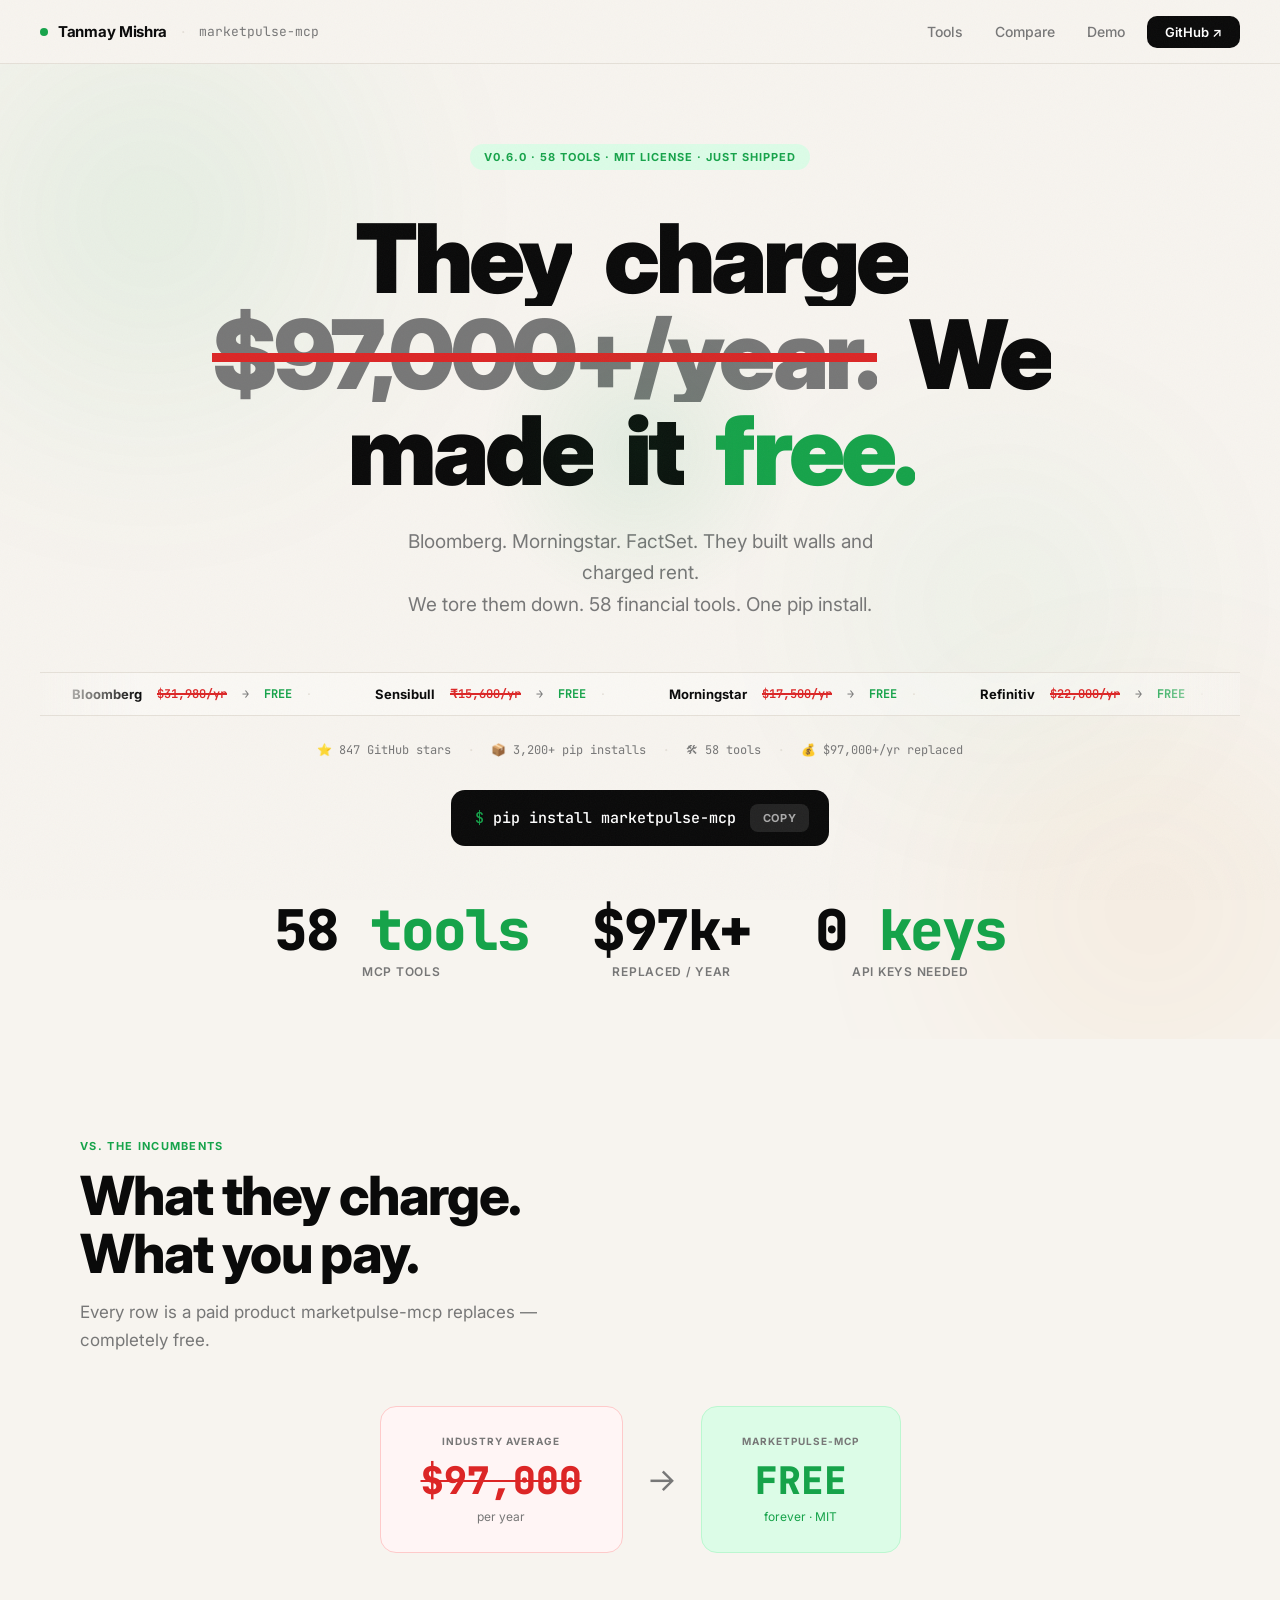
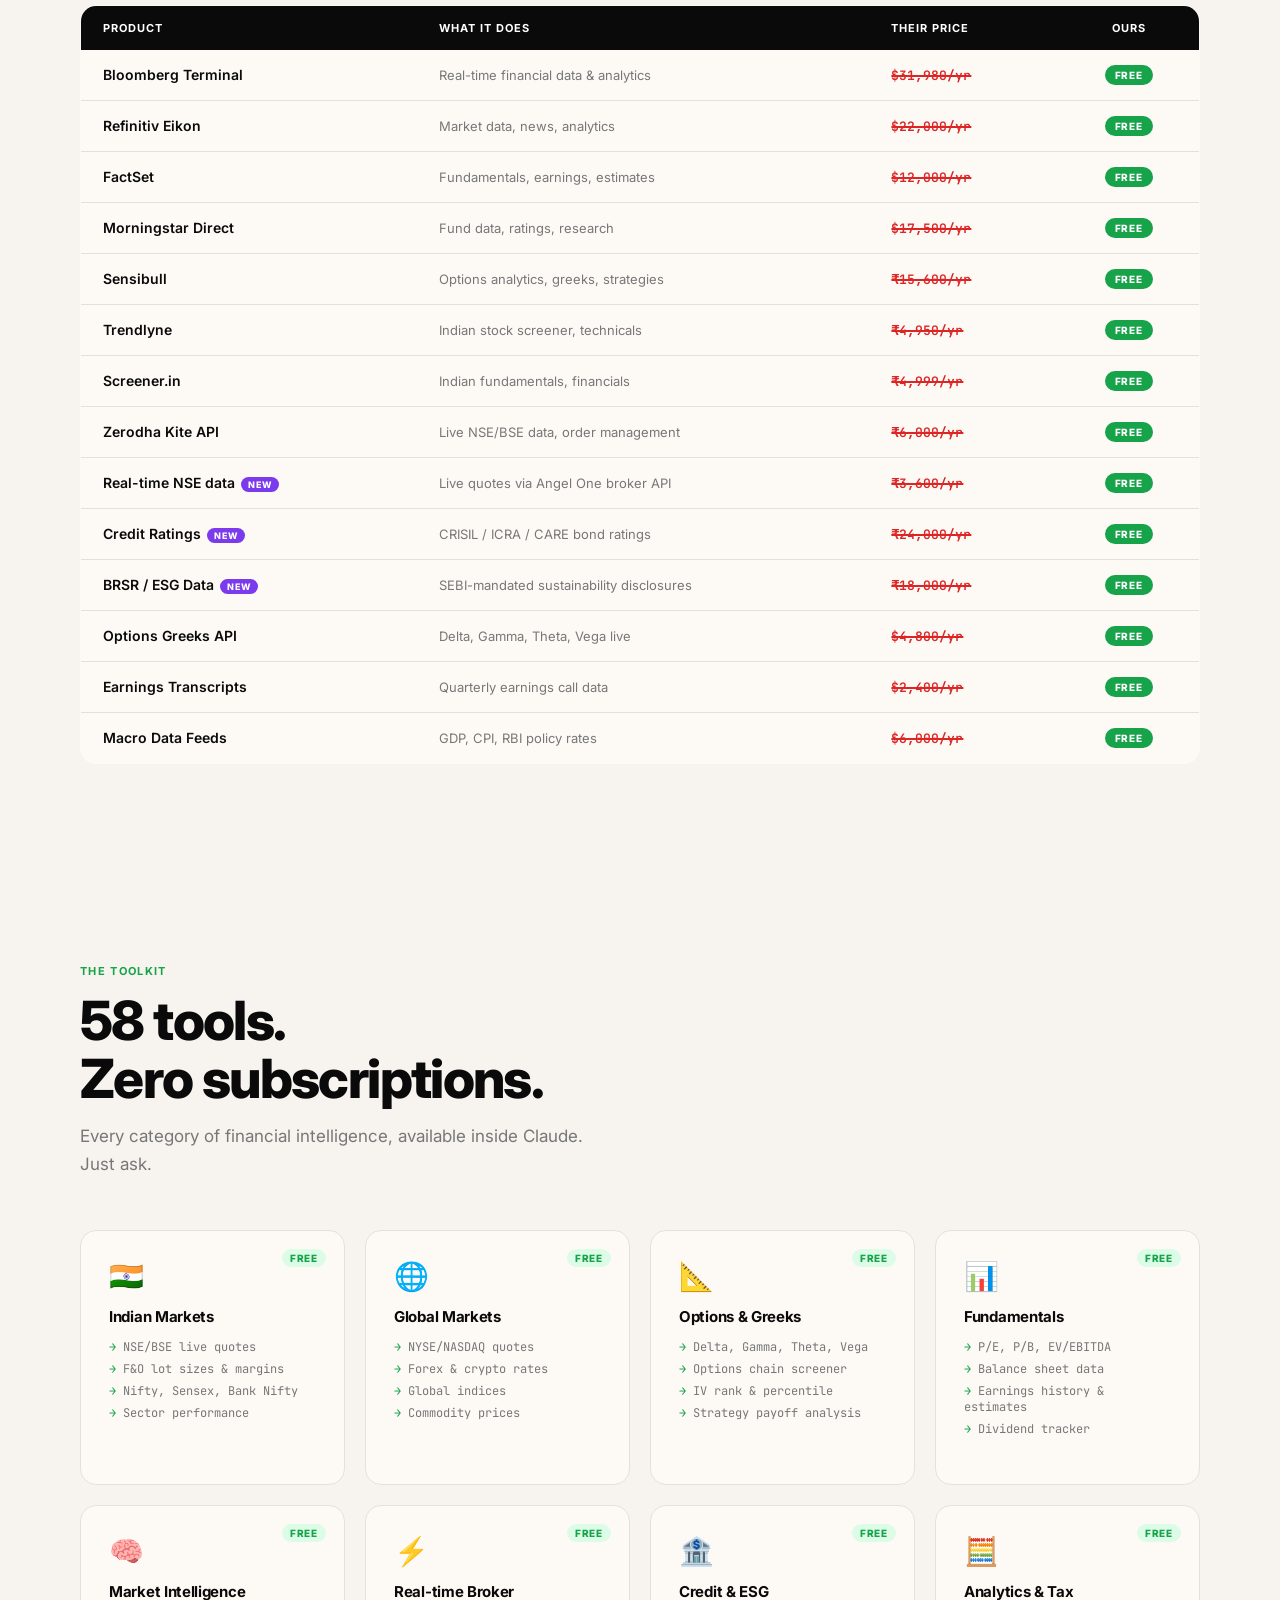
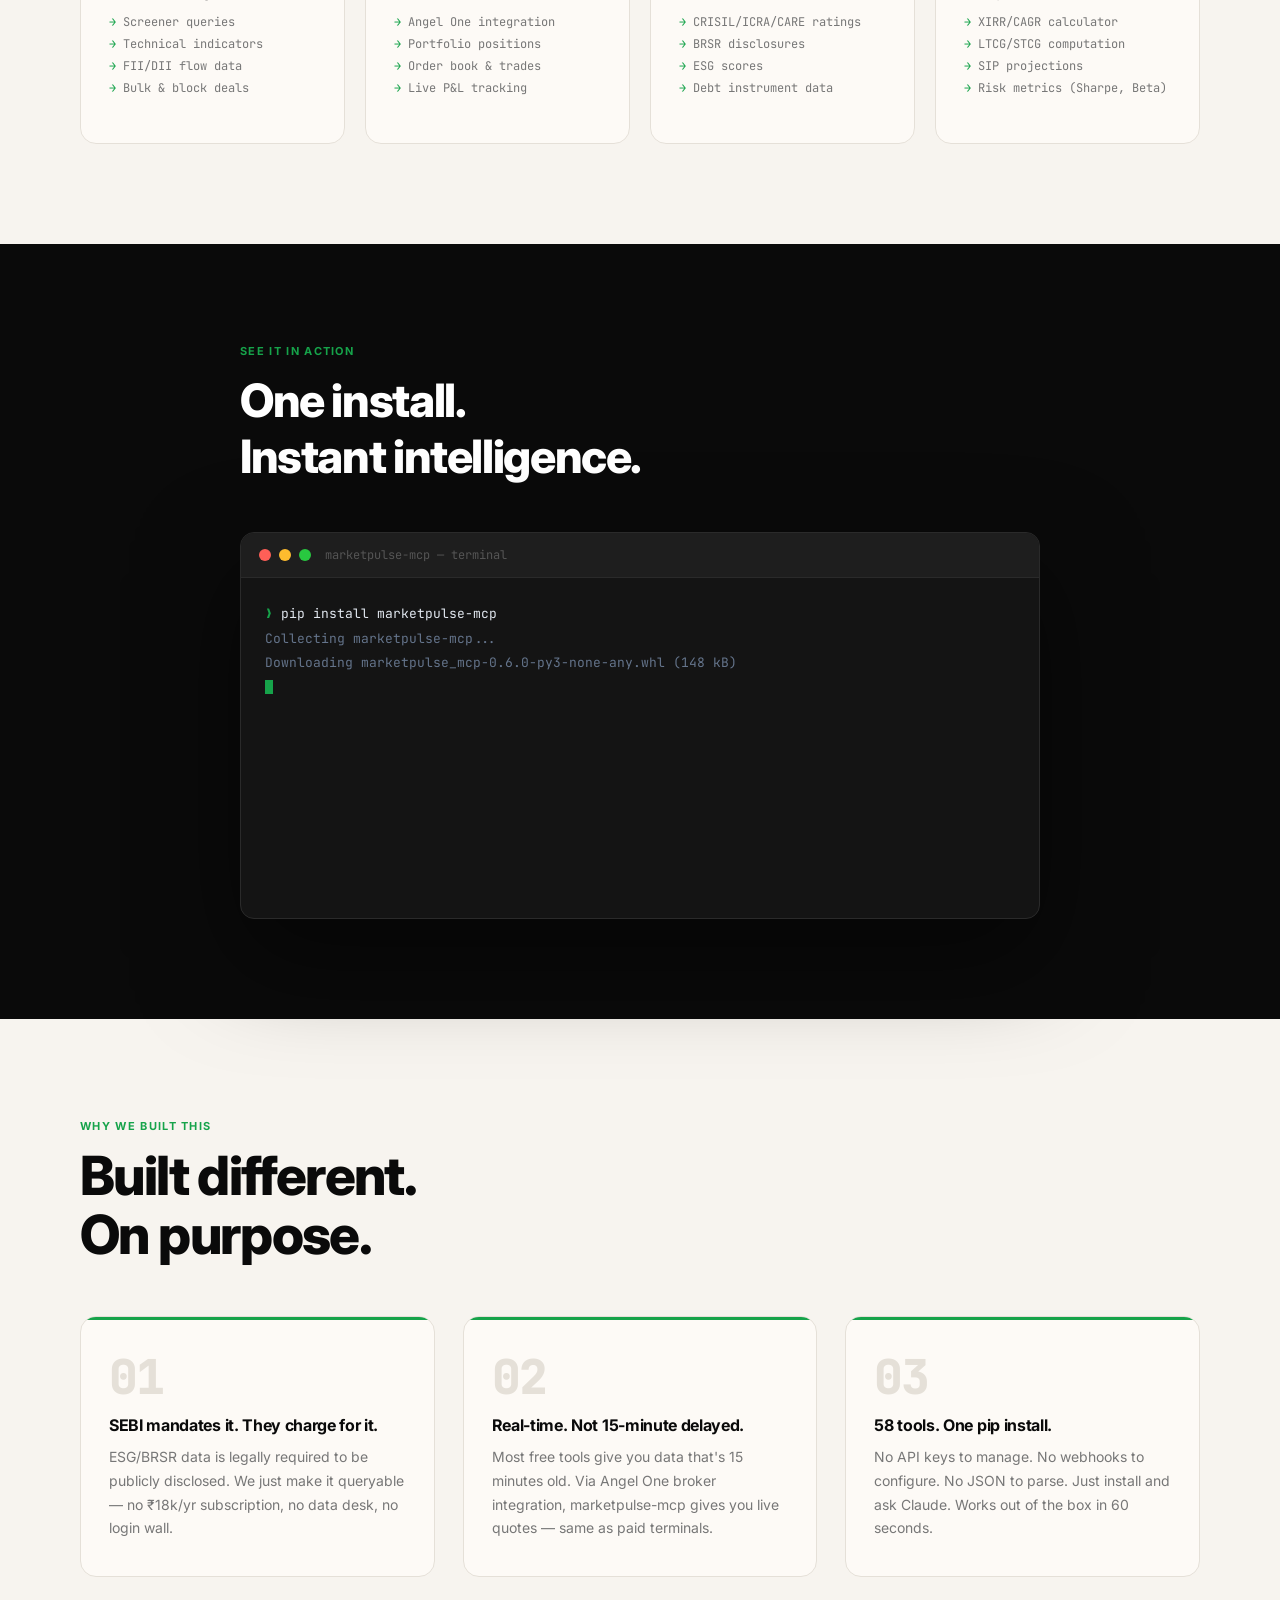
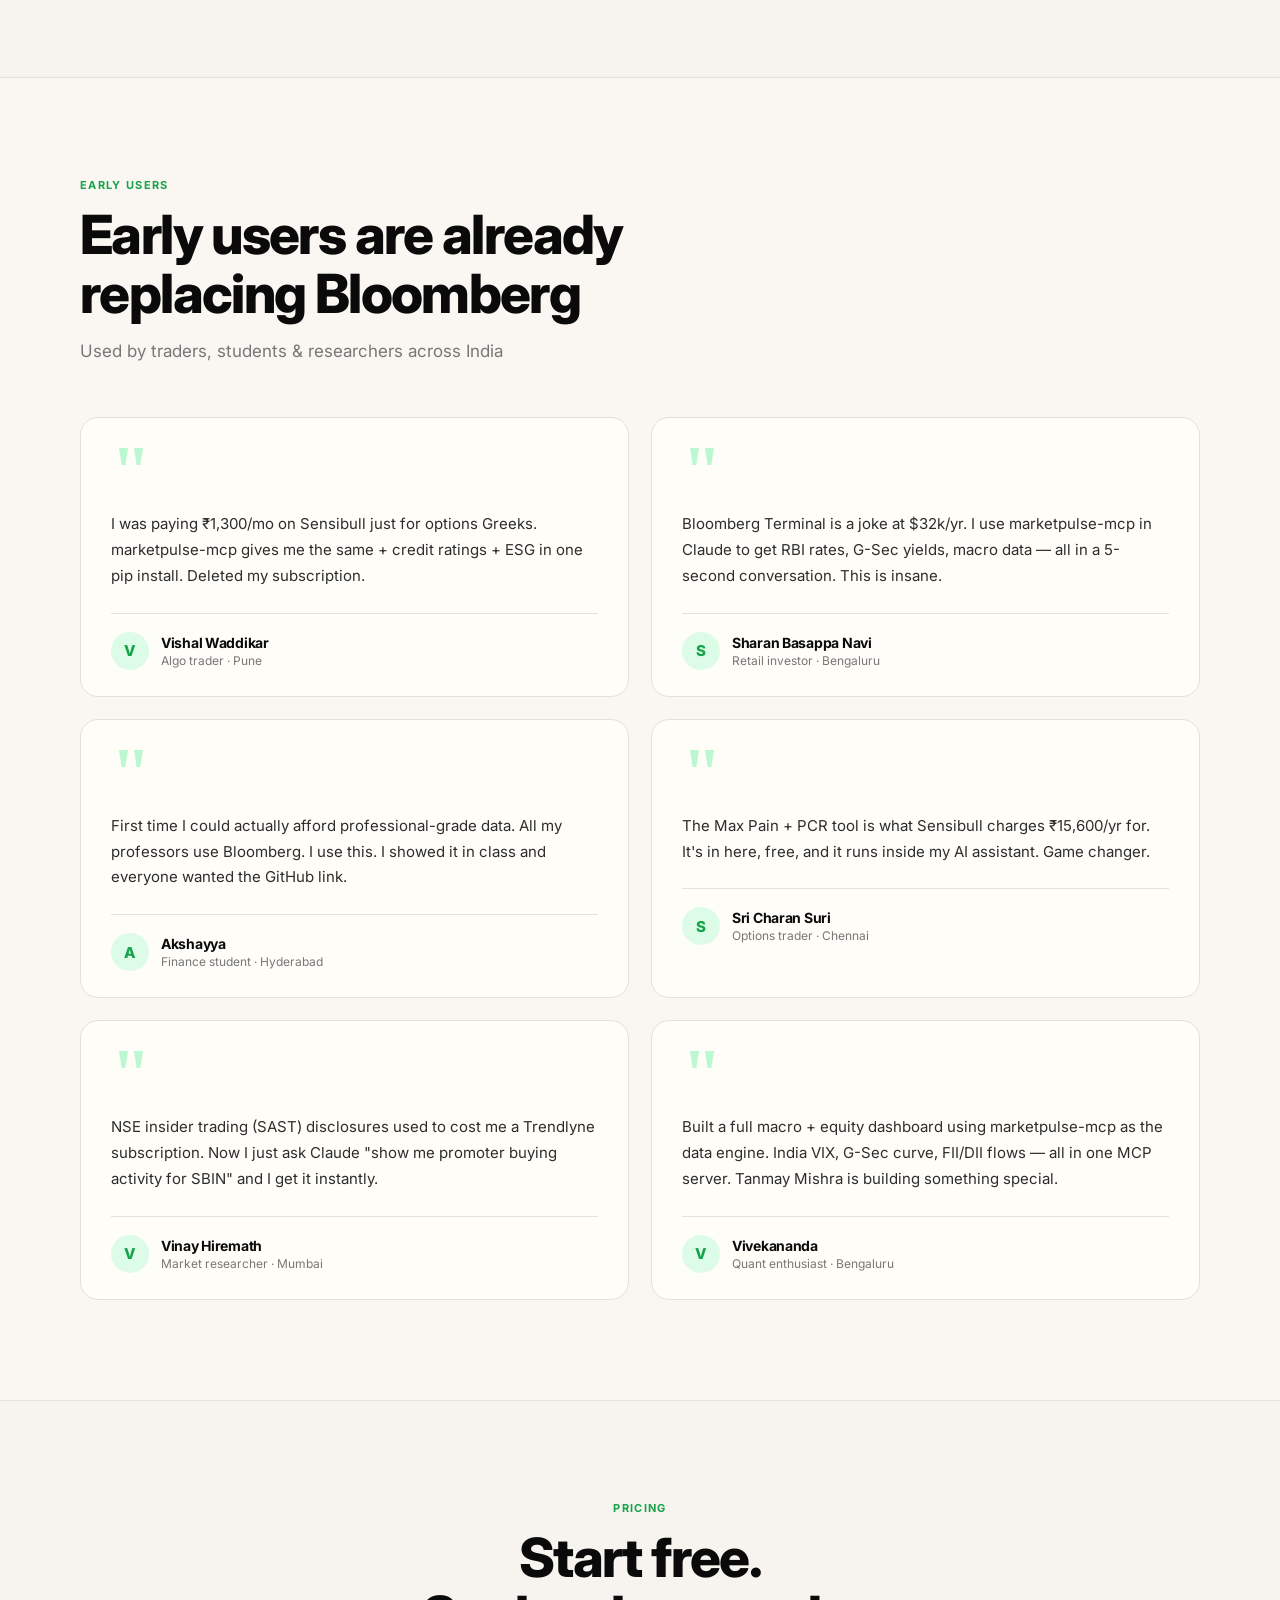
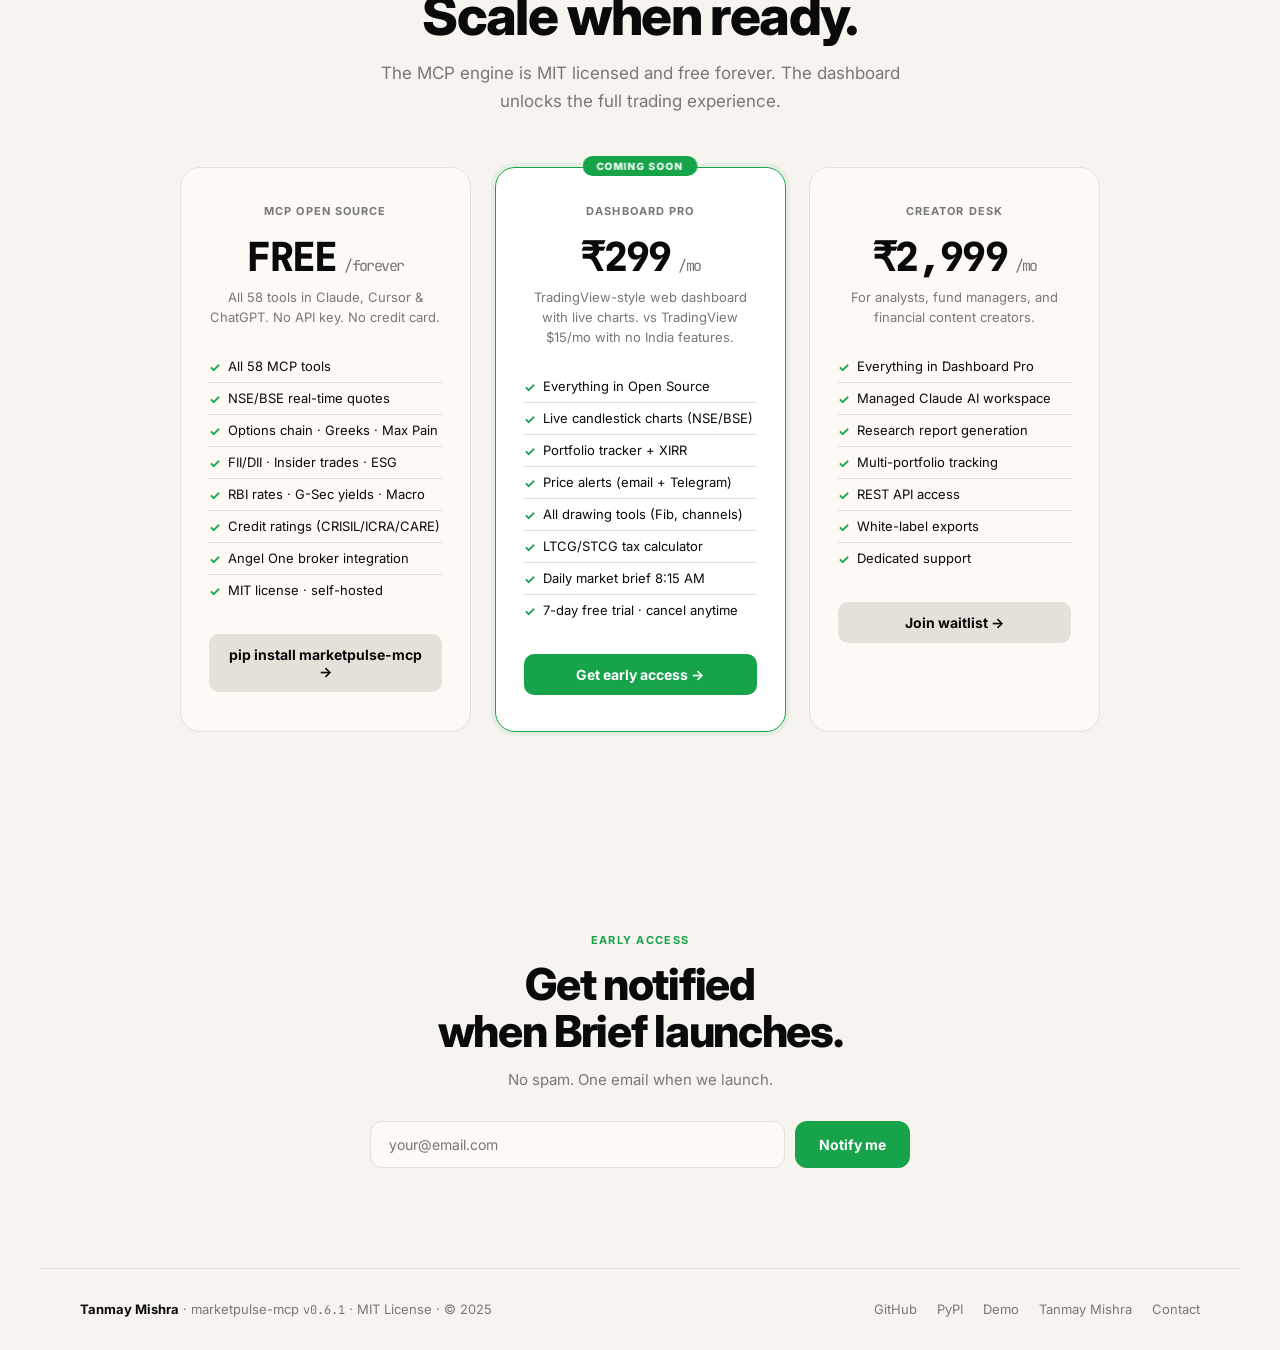
==== landing-page/index.html @ 4679d2a6 "📈 MarketPulse MCP — 95 Financial Intelligence Tools for AI Agents - MCP-native server for Indian (NS" ====
<!DOCTYPE html>
<html lang="en">
<head>
  <meta charset="UTF-8" />
  <meta name="viewport" content="width=device-width, initial-scale=1.0" />
  <title>marketpulse-mcp — They charge $97,000+/yr. We made it free.</title>
  <meta name="description" content="58 financial tools for Claude AI. Bloomberg-level data, zero subscriptions. pip install marketpulse-mcp" />
  <link rel="preconnect" href="https://fonts.googleapis.com" />
  <link rel="preconnect" href="https://fonts.gstatic.com" crossorigin />
  <link href="https://fonts.googleapis.com/css2?family=Inter:wght@300;400;500;600;700;800;900&family=JetBrains+Mono:wght@400;500;700&display=swap" rel="stylesheet" />

  <style>
    *, *::before, *::after { box-sizing: border-box; margin: 0; padding: 0; }

    :root {
      --cream: #f7f4ef;
      --green: #16a34a;
      --green-light: #dcfce7;
      --red: #dc2626;
      --dark: #0a0a0a;
      --muted: #777;
      --border: #e5e0d8;
      --card-bg: #fdfaf6;
    }

    html { scroll-behavior: smooth; }

    body {
      background: var(--cream);
      color: var(--dark);
      font-family: 'Inter', sans-serif;
      overflow-x: hidden;
      -webkit-font-smoothing: antialiased;
    }

    /* GRAIN OVERLAY */
    body::before {
      content: '';
      position: fixed;
      inset: 0;
      pointer-events: none;
      z-index: 9999;
      opacity: 0.035;
      background-image: url("data:image/svg+xml,%3Csvg xmlns='http://www.w3.org/2000/svg' width='300' height='300'%3E%3Cfilter id='noise'%3E%3CfeTurbulence type='fractalNoise' baseFrequency='0.85' numOctaves='4' stitchTiles='stitch'/%3E%3C/filter%3E%3Crect width='300' height='300' filter='url(%23noise)' opacity='1'/%3E%3C/svg%3E");
    }

    /* CURSOR GLOW */
    #cursor-glow {
      position: fixed;
      width: 320px;
      height: 320px;
      border-radius: 50%;
      pointer-events: none;
      z-index: 9998;
      transform: translate(-50%, -50%);
      background: radial-gradient(circle, rgba(22,163,74,0.09) 0%, transparent 70%);
    }

    /* NAV */
    nav {
      position: sticky;
      top: 0;
      z-index: 1000;
      display: flex;
      align-items: center;
      justify-content: space-between;
      padding: 0 40px;
      height: 64px;
      background: rgba(247,244,239,0.85);
      backdrop-filter: blur(16px);
      -webkit-backdrop-filter: blur(16px);
      border-bottom: 1px solid var(--border);
    }

    .nav-brand {
      display: flex;
      align-items: center;
      gap: 10px;
      text-decoration: none;
      color: var(--dark);
    }

    .nav-brand-dot {
      width: 8px;
      height: 8px;
      border-radius: 50%;
      background: var(--green);
      animation: pulse-dot 2s infinite;
    }

    @keyframes pulse-dot {
      0%, 100% { opacity: 1; transform: scale(1); }
      50% { opacity: 0.5; transform: scale(0.75); }
    }

    .nav-brand-name {
      font-size: 15px;
      font-weight: 700;
      letter-spacing: -0.3px;
    }

    .nav-brand-sep {
      color: var(--border);
      margin: 0 4px;
    }

    .nav-brand-pkg {
      font-size: 13px;
      color: var(--muted);
      font-family: 'JetBrains Mono', monospace;
    }

    .nav-links {
      display: flex;
      align-items: center;
      gap: 4px;
    }

    .nav-link {
      font-size: 14px;
      font-weight: 500;
      color: var(--muted);
      text-decoration: none;
      padding: 7px 14px;
      border-radius: 8px;
      transition: color 0.2s, background 0.2s;
    }
    .nav-link:hover { color: var(--dark); background: rgba(0,0,0,0.05); }

    .nav-cta {
      background: var(--dark);
      color: #fff;
      font-size: 13px;
      font-weight: 600;
      padding: 8px 18px;
      border-radius: 10px;
      text-decoration: none;
      margin-left: 4px;
      transition: opacity 0.2s, transform 0.15s;
    }
    .nav-cta:hover { opacity: 0.85; transform: translateY(-1px); }

    /* HERO */
    #hero {
      min-height: 100vh;
      display: flex;
      flex-direction: column;
      align-items: center;
      justify-content: center;
      padding: 80px 40px 60px;
      text-align: center;
      position: relative;
      overflow: hidden;
    }

    /* HERO ORB ANIMATIONS */
    .hero-orb {
      position: absolute;
      border-radius: 50%;
      pointer-events: none;
      z-index: 0;
      filter: blur(120px);
      opacity: 0.15;
    }

    .hero-orb-1 {
      width: 500px;
      height: 500px;
      background: radial-gradient(circle, #16a34a, transparent 70%);
      top: -100px;
      left: -100px;
      animation: orb-float-1 22s ease-in-out infinite;
    }

    .hero-orb-2 {
      width: 420px;
      height: 420px;
      background: radial-gradient(circle, #d97706, transparent 70%);
      bottom: -80px;
      right: -80px;
      animation: orb-float-2 26s ease-in-out infinite;
    }

    .hero-orb-3 {
      width: 300px;
      height: 300px;
      background: radial-gradient(circle, #16a34a, transparent 70%);
      top: 40%;
      right: 10%;
      animation: orb-float-3 18s ease-in-out infinite;
    }

    @keyframes orb-float-1 {
      0%   { transform: translate(0px, 0px) scale(1); }
      25%  { transform: translate(80px, 60px) scale(1.08); }
      50%  { transform: translate(40px, 130px) scale(0.95); }
      75%  { transform: translate(-40px, 60px) scale(1.04); }
      100% { transform: translate(0px, 0px) scale(1); }
    }

    @keyframes orb-float-2 {
      0%   { transform: translate(0px, 0px) scale(1); }
      33%  { transform: translate(-90px, -70px) scale(1.1); }
      66%  { transform: translate(-50px, 50px) scale(0.92); }
      100% { transform: translate(0px, 0px) scale(1); }
    }

    @keyframes orb-float-3 {
      0%   { transform: translate(0px, 0px); }
      50%  { transform: translate(-60px, -80px); }
      100% { transform: translate(0px, 0px); }
    }

    #hero > *:not(.hero-orb) {
      position: relative;
      z-index: 1;
    }

    .hero-eyebrow {
      display: inline-flex;
      align-items: center;
      gap: 8px;
      background: var(--green-light);
      color: var(--green);
      font-size: 11px;
      font-weight: 700;
      letter-spacing: 0.09em;
      text-transform: uppercase;
      padding: 6px 14px;
      border-radius: 100px;
      margin-bottom: 40px;
      opacity: 0;
      animation: fade-up 0.6s 0.2s ease forwards;
    }

    .hero-headline {
      font-size: clamp(44px, 8vw, 96px);
      font-weight: 900;
      letter-spacing: -0.04em;
      line-height: 1.0;
      max-width: 960px;
      margin-bottom: 28px;
    }

    .hero-headline .word {
      display: inline-block;
      overflow: hidden;
      vertical-align: bottom;
      margin-right: 0.18em;
    }

    .hero-headline .word-inner {
      display: inline-block;
      transform: translateY(110%);
      opacity: 0;
      animation: word-rise 0.7s cubic-bezier(0.16,1,0.3,1) forwards;
    }

    .hero-headline .word-inner.green { color: var(--green); }
    .hero-headline .word-inner.strike {
      text-decoration: line-through;
      text-decoration-color: var(--red);
      color: var(--muted);
    }

    @keyframes word-rise {
      to { transform: translateY(0); opacity: 1; }
    }

    @keyframes fade-up {
      from { opacity: 0; transform: translateY(16px); }
      to { opacity: 1; transform: translateY(0); }
    }

    .hero-sub {
      font-size: clamp(15px, 2vw, 19px);
      color: var(--muted);
      max-width: 520px;
      line-height: 1.65;
      margin-bottom: 52px;
      opacity: 0;
      animation: fade-up 0.6s 1.2s ease forwards;
    }

    /* TICKER */
    .ticker-wrapper {
      width: 100%;
      overflow: hidden;
      padding: 13px 0;
      border-top: 1px solid var(--border);
      border-bottom: 1px solid var(--border);
      margin-bottom: 16px;
      background: rgba(255,255,255,0.35);
      position: relative;
      opacity: 0;
      animation: fade-up 0.6s 1.0s ease forwards;
    }

    .ticker-wrapper::before, .ticker-wrapper::after {
      content: '';
      position: absolute;
      top: 0; bottom: 0;
      width: 100px;
      z-index: 2;
      pointer-events: none;
    }
    .ticker-wrapper::before { left: 0; background: linear-gradient(to right, var(--cream), transparent); }
    .ticker-wrapper::after { right: 0; background: linear-gradient(to left, var(--cream), transparent); }

    .ticker-track {
      display: flex;
      white-space: nowrap;
      width: max-content;
      animation: ticker-scroll 50s linear infinite;
    }

    .ticker-track:hover { animation-play-state: paused; }

    @keyframes ticker-scroll {
      0% { transform: translateX(0); }
      100% { transform: translateX(-50%); }
    }

    .ticker-item {
      display: inline-flex;
      align-items: center;
      gap: 6px;
      padding: 0 32px;
      font-size: 13px;
      font-weight: 500;
      color: var(--muted);
    }

    .ticker-item strong { color: var(--dark); }

    .ticker-price {
      font-family: 'JetBrains Mono', monospace;
      font-size: 12px;
      color: var(--red);
      text-decoration: line-through;
      text-decoration-thickness: 1.5px;
      font-weight: 600;
    }

    .ticker-free {
      font-family: 'JetBrains Mono', monospace;
      font-size: 12px;
      color: var(--green);
      font-weight: 700;
    }

    .ticker-arrow {
      font-family: 'JetBrains Mono', monospace;
      font-size: 12px;
      color: var(--muted);
    }

    .ticker-sep { color: var(--border); }

    /* SOCIAL PROOF BAR */
    .social-proof-bar {
      width: 100%;
      display: flex;
      align-items: center;
      justify-content: center;
      gap: 0;
      padding: 10px 0 32px;
      opacity: 0;
      animation: fade-up 0.6s 1.1s ease forwards;
      flex-wrap: wrap;
    }

    .proof-item {
      font-family: 'JetBrains Mono', monospace;
      font-size: 12px;
      color: var(--muted);
      padding: 0 18px;
      white-space: nowrap;
    }

    .proof-sep {
      color: var(--border);
      font-size: 16px;
      line-height: 1;
    }

    /* INSTALL BOX */
    .install-box {
      display: inline-flex;
      align-items: center;
      gap: 14px;
      background: var(--dark);
      color: #fff;
      padding: 14px 20px 14px 24px;
      border-radius: 14px;
      font-family: 'JetBrains Mono', monospace;
      font-size: 15px;
      font-weight: 500;
      margin-bottom: 56px;
      opacity: 0;
      animation: fade-up 0.6s 1.4s ease forwards;
    }

    .install-prefix { color: var(--green); }

    .copy-btn {
      background: rgba(255,255,255,0.1);
      border: none;
      color: #aaa;
      font-size: 11px;
      font-family: 'Inter', sans-serif;
      font-weight: 700;
      letter-spacing: 0.06em;
      padding: 7px 13px;
      border-radius: 8px;
      cursor: pointer;
      transition: background 0.2s, color 0.2s;
      white-space: nowrap;
    }
    .copy-btn:hover { background: rgba(255,255,255,0.18); color: #fff; }
    .copy-btn.copied { background: var(--green); color: #fff; }

    /* STATS */
    .stats-row {
      display: flex;
      gap: 64px;
      justify-content: center;
      flex-wrap: wrap;
      opacity: 0;
      animation: fade-up 0.6s 1.6s ease forwards;
    }

    .stat-item { text-align: center; }

    .stat-number {
      font-size: clamp(38px, 5vw, 56px);
      font-weight: 900;
      font-family: 'JetBrains Mono', monospace;
      letter-spacing: -0.04em;
      color: var(--dark);
      line-height: 1;
      margin-bottom: 6px;
    }

    .stat-suffix { color: var(--green); }

    /* Counter glow during animation */
    .counter.counting {
      text-shadow: 0 0 20px rgba(13,107,87,0.4);
      transition: text-shadow 0.3s ease;
    }
    .counter.done {
      text-shadow: none;
      transition: text-shadow 1.2s ease;
    }

    .stat-label {
      font-size: 12px;
      color: var(--muted);
      font-weight: 600;
      letter-spacing: 0.06em;
      text-transform: uppercase;
    }

    /* SECTION SHARED */
    .section-wrap {
      padding: 100px 40px;
      max-width: 1200px;
      margin: 0 auto;
    }

    .section-label {
      font-size: 11px;
      font-weight: 700;
      letter-spacing: 0.12em;
      text-transform: uppercase;
      color: var(--green);
      margin-bottom: 14px;
    }

    .section-title {
      font-size: clamp(30px, 5vw, 54px);
      font-weight: 800;
      letter-spacing: -0.03em;
      line-height: 1.08;
      margin-bottom: 14px;
    }

    .section-sub {
      font-size: 17px;
      color: var(--muted);
      max-width: 520px;
      line-height: 1.65;
      margin-bottom: 52px;
    }

    /* REVEAL */
    .reveal {
      opacity: 0;
      transform: translateY(28px);
      transition: opacity 0.7s cubic-bezier(0.16,1,0.3,1), transform 0.7s cubic-bezier(0.16,1,0.3,1);
    }
    .reveal.revealed { opacity: 1; transform: translateY(0); }

    .reveal-group > * {
      opacity: 0;
      transform: translateY(22px);
      transition: opacity 0.6s cubic-bezier(0.16,1,0.3,1), transform 0.6s cubic-bezier(0.16,1,0.3,1);
    }
    .reveal-group.revealed > *:nth-child(1) { opacity:1;transform:none;transition-delay:0s; }
    .reveal-group.revealed > *:nth-child(2) { opacity:1;transform:none;transition-delay:0.08s; }
    .reveal-group.revealed > *:nth-child(3) { opacity:1;transform:none;transition-delay:0.16s; }
    .reveal-group.revealed > *:nth-child(4) { opacity:1;transform:none;transition-delay:0.24s; }
    .reveal-group.revealed > *:nth-child(5) { opacity:1;transform:none;transition-delay:0.32s; }
    .reveal-group.revealed > *:nth-child(6) { opacity:1;transform:none;transition-delay:0.40s; }
    .reveal-group.revealed > *:nth-child(7) { opacity:1;transform:none;transition-delay:0.48s; }
    .reveal-group.revealed > *:nth-child(8) { opacity:1;transform:none;transition-delay:0.56s; }

    /* COMPARISON */
    .before-after-row {
      display: flex;
      align-items: center;
      justify-content: center;
      gap: 24px;
      margin: 0 0 52px;
      flex-wrap: wrap;
    }

    .ba-card {
      padding: 28px 40px;
      border-radius: 16px;
      text-align: center;
      min-width: 200px;
    }
    .ba-card.before { background: #fff5f5; border: 1.5px solid #fecaca; }
    .ba-card.after { background: var(--green-light); border: 1.5px solid #bbf7d0; }

    .ba-label {
      font-size: 10px;
      font-weight: 700;
      letter-spacing: 0.1em;
      text-transform: uppercase;
      color: var(--muted);
      margin-bottom: 8px;
    }

    .ba-price-before {
      font-size: 38px;
      font-weight: 900;
      font-family: 'JetBrains Mono', monospace;
      color: var(--red);
      text-decoration: line-through;
      text-decoration-thickness: 2px;
    }

    .ba-price-after {
      font-size: 38px;
      font-weight: 900;
      font-family: 'JetBrains Mono', monospace;
      color: var(--green);
    }

    .ba-sub { font-size: 12px; color: var(--muted); margin-top: 4px; }
    .ba-sub.green { color: var(--green); }

    .ba-arrow {
      font-size: 32px;
      color: var(--muted);
      animation: arrow-pulse 2s ease-in-out infinite;
    }

    @keyframes arrow-pulse {
      0%, 100% { transform: translateX(0); opacity: 0.4; }
      50% { transform: translateX(8px); opacity: 0.9; }
    }

    .comp-table {
      width: 100%;
      border-collapse: collapse;
      border-radius: 16px;
      overflow: hidden;
      border: 1px solid var(--border);
      background: var(--card-bg);
    }

    .comp-table th {
      padding: 15px 22px;
      font-size: 11px;
      font-weight: 700;
      letter-spacing: 0.09em;
      text-transform: uppercase;
      background: var(--dark);
      color: #fff;
      text-align: left;
    }

    .comp-table th:last-child { text-align: center; }

    .comp-table td {
      padding: 15px 22px;
      border-bottom: 1px solid var(--border);
      font-size: 14px;
      vertical-align: middle;
    }

    .comp-table tr:last-child td { border-bottom: none; }

    .comp-table tbody tr {
      transition: background 0.15s, transform 0.2s, box-shadow 0.2s;
    }

    .comp-table tbody tr:hover {
      background: rgba(22,163,74,0.04);
      transform: translateY(-1px);
      box-shadow: 0 6px 24px rgba(0,0,0,0.06);
      position: relative;
      z-index: 1;
    }

    .comp-name { font-weight: 600; }
    .comp-feature { color: var(--muted); font-size: 13px; }

    .comp-price {
      font-family: 'JetBrains Mono', monospace;
      font-weight: 600;
      color: var(--red);
      text-decoration: line-through;
      text-decoration-thickness: 1.5px;
      font-size: 13px;
    }

    .comp-ours { text-align: center; }

    .badge-free {
      display: inline-block;
      background: var(--green);
      color: #fff;
      font-size: 10px;
      font-weight: 800;
      letter-spacing: 0.08em;
      padding: 4px 10px;
      border-radius: 100px;
    }

    .badge-new {
      display: inline-block;
      background: #7c3aed;
      color: #fff;
      font-size: 9px;
      font-weight: 800;
      letter-spacing: 0.09em;
      padding: 2px 7px;
      border-radius: 100px;
      margin-left: 6px;
      vertical-align: middle;
    }

    /* TOOLS */
    .tools-grid {
      display: grid;
      grid-template-columns: repeat(auto-fill, minmax(260px, 1fr));
      gap: 20px;
    }

    .tool-card {
      background: var(--card-bg);
      border: 1px solid var(--border);
      border-radius: 16px;
      padding: 28px;
      position: relative;
      transition: box-shadow 0.3s, border-color 0.3s;
      transform-style: preserve-3d;
      will-change: transform;
    }

    .tool-card:hover {
      box-shadow: 0 20px 60px rgba(0,0,0,0.09);
      border-color: rgba(22,163,74,0.25);
    }

    .tool-card-icon {
      font-size: 28px;
      margin-bottom: 14px;
      display: block;
    }

    .tool-card-title {
      font-size: 15px;
      font-weight: 700;
      letter-spacing: -0.02em;
      margin-bottom: 10px;
    }

    .tool-card-items {
      list-style: none;
      margin-bottom: 16px;
    }

    .tool-card-items li {
      font-size: 12px;
      color: var(--muted);
      padding: 3px 0;
      font-family: 'JetBrains Mono', monospace;
    }

    .tool-card-items li::before {
      content: '→ ';
      color: var(--green);
    }

    .tool-card-free {
      position: absolute;
      top: 18px;
      right: 18px;
      background: var(--green-light);
      color: var(--green);
      font-size: 10px;
      font-weight: 800;
      letter-spacing: 0.08em;
      padding: 3px 8px;
      border-radius: 100px;
    }

    /* TERMINAL SECTION */
    #terminal-section {
      background: var(--dark);
      padding: 100px 40px;
    }

    .terminal-inner {
      max-width: 800px;
      margin: 0 auto;
    }

    .terminal-section-label {
      font-size: 11px;
      font-weight: 700;
      letter-spacing: 0.12em;
      text-transform: uppercase;
      color: var(--green);
      margin-bottom: 14px;
    }

    .terminal-section-title {
      font-size: clamp(28px, 4vw, 46px);
      font-weight: 800;
      letter-spacing: -0.03em;
      color: #fff;
      margin-bottom: 48px;
    }

    .terminal-window {
      background: #141414;
      border-radius: 14px;
      overflow: hidden;
      border: 1px solid #2a2a2a;
      box-shadow: 0 40px 100px rgba(0,0,0,0.5);
    }

    .terminal-bar {
      display: flex;
      align-items: center;
      gap: 8px;
      padding: 14px 18px;
      background: #1e1e1e;
      border-bottom: 1px solid #2a2a2a;
    }

    .t-dot { width: 12px; height: 12px; border-radius: 50%; }
    .t-dot.red { background: #ff5f57; }
    .t-dot.yellow { background: #febc2e; }
    .t-dot.green { background: #28c840; }

    .terminal-title {
      font-family: 'JetBrains Mono', monospace;
      font-size: 12px;
      color: #555;
      margin-left: 6px;
    }

    .terminal-body {
      padding: 24px;
      font-family: 'JetBrains Mono', monospace;
      font-size: 13px;
      line-height: 1.85;
      color: #d4d4d4;
      min-height: 340px;
    }

    .t-line { display: block; }
    .t-blank { display: block; height: 8px; }
    .t-prompt { color: var(--green); }
    .t-cmd { color: #e2e8f0; }
    .t-output { color: #64748b; }
    .t-success { color: #4ade80; }
    .t-claude { color: #a78bfa; }
    .t-tool { color: #fbbf24; }
    .t-result { color: #6ee7b7; }

    .cursor-blink {
      display: inline-block;
      width: 8px;
      height: 14px;
      background: var(--green);
      vertical-align: middle;
      animation: blink 1s step-end infinite;
    }

    @keyframes blink {
      0%, 100% { opacity: 1; }
      50% { opacity: 0; }
    }

    /* WHY */
    .why-grid {
      display: grid;
      grid-template-columns: repeat(3, 1fr);
      gap: 28px;
    }

    .why-card {
      padding: 36px 28px;
      border: 1px solid var(--border);
      border-radius: 16px;
      background: var(--card-bg);
      position: relative;
      overflow: hidden;
    }

    .why-card::before {
      content: '';
      position: absolute;
      top: 0; left: 0; right: 0;
      height: 3px;
      background: var(--green);
    }

    .why-num {
      font-size: 48px;
      font-weight: 900;
      font-family: 'JetBrains Mono', monospace;
      color: var(--border);
      margin-bottom: 14px;
      letter-spacing: -0.04em;
      line-height: 1;
    }

    .why-title {
      font-size: 16px;
      font-weight: 700;
      margin-bottom: 10px;
      letter-spacing: -0.02em;
    }

    .why-text {
      font-size: 14px;
      color: var(--muted);
      line-height: 1.7;
    }

    /* TESTIMONIALS */
    #testimonials {
      background: #faf7f2;
      border-top: 1px solid var(--border);
      border-bottom: 1px solid var(--border);
    }

    .testimonials-grid {
      display: grid;
      grid-template-columns: repeat(2, 1fr);
      gap: 22px;
      margin-top: 52px;
    }

    .testimonial-card {
      background: #fffdf8;
      border: 1px solid var(--border);
      border-radius: 18px;
      padding: 32px 30px 26px;
      position: relative;
      transition: transform 0.3s cubic-bezier(0.16,1,0.3,1), box-shadow 0.3s;
    }

    .testimonial-card:hover {
      transform: translateY(-3px);
      box-shadow: 0 16px 48px rgba(0,0,0,0.08);
    }

    .testimonial-quote-mark {
      font-family: Georgia, 'Times New Roman', serif;
      font-size: 72px;
      line-height: 0.6;
      color: #bbf7d0;
      font-weight: 900;
      margin-bottom: 18px;
      display: block;
      user-select: none;
    }

    .testimonial-text {
      font-size: 15px;
      color: #2d2d2d;
      line-height: 1.72;
      font-weight: 400;
      margin-bottom: 24px;
    }

    .testimonial-footer {
      display: flex;
      align-items: center;
      gap: 12px;
      border-top: 1px solid var(--border);
      padding-top: 18px;
    }

    .testimonial-avatar {
      width: 38px;
      height: 38px;
      border-radius: 50%;
      background: var(--green-light);
      color: var(--green);
      font-size: 15px;
      font-weight: 800;
      display: flex;
      align-items: center;
      justify-content: center;
      flex-shrink: 0;
      letter-spacing: -0.02em;
      font-family: 'Inter', sans-serif;
    }

    .testimonial-name {
      font-size: 14px;
      font-weight: 700;
      color: var(--dark);
      letter-spacing: -0.02em;
      margin-bottom: 2px;
    }

    .testimonial-role {
      font-size: 12px;
      color: var(--muted);
      font-weight: 400;
    }

    /* PRICING */
    .pricing-grid {
      display: grid;
      grid-template-columns: repeat(3, 1fr);
      gap: 24px;
      max-width: 920px;
      margin: 0 auto;
    }

    .pricing-card {
      border: 1px solid var(--border);
      border-radius: 20px;
      padding: 36px 28px;
      background: var(--card-bg);
      position: relative;
      text-align: center;
      transform-style: preserve-3d;
      will-change: transform;
      transition: box-shadow 0.3s, border-color 0.3s;
    }

    .pricing-card.featured {
      border-color: var(--green);
      background: #fff;
      box-shadow: 0 0 0 4px rgba(22,163,74,0.07);
    }

    .pricing-badge {
      position: absolute;
      top: -12px;
      left: 50%;
      transform: translateX(-50%);
      background: var(--green);
      color: #fff;
      font-size: 10px;
      font-weight: 800;
      letter-spacing: 0.1em;
      text-transform: uppercase;
      padding: 4px 14px;
      border-radius: 100px;
      white-space: nowrap;
    }

    .pricing-plan {
      font-size: 11px;
      font-weight: 700;
      letter-spacing: 0.1em;
      text-transform: uppercase;
      color: var(--muted);
      margin-bottom: 12px;
    }

    .pricing-price {
      font-size: 40px;
      font-weight: 900;
      font-family: 'JetBrains Mono', monospace;
      letter-spacing: -0.04em;
      margin-bottom: 4px;
    }

    .price-unit { font-size: 15px; font-weight: 400; color: var(--muted); }

    .pricing-desc {
      font-size: 13px;
      color: var(--muted);
      margin-bottom: 24px;
      line-height: 1.55;
    }

    .pricing-features {
      list-style: none;
      text-align: left;
      margin-bottom: 28px;
    }

    .pricing-features li {
      font-size: 13px;
      padding: 7px 0;
      border-bottom: 1px solid var(--border);
      display: flex;
      align-items: flex-start;
      gap: 8px;
    }
    .pricing-features li:last-child { border-bottom: none; }
    .pricing-features li::before { content: '✓'; color: var(--green); font-weight: 700; flex-shrink: 0; margin-top: 1px; }

    .pricing-btn {
      display: block;
      width: 100%;
      padding: 12px;
      border-radius: 10px;
      font-size: 14px;
      font-weight: 700;
      text-decoration: none;
      text-align: center;
      cursor: pointer;
      border: none;
      font-family: 'Inter', sans-serif;
      transition: opacity 0.2s, transform 0.15s;
    }
    .pricing-btn:hover { opacity: 0.82; transform: translateY(-1px); }
    .pricing-btn.primary { background: var(--dark); color: #fff; }
    .pricing-btn.secondary { background: var(--border); color: var(--dark); }
    .pricing-btn.green { background: var(--green); color: #fff; }

    /* WAITLIST */
    .waitlist-inner {
      max-width: 540px;
      margin: 0 auto;
      text-align: center;
    }

    .waitlist-form {
      display: flex;
      gap: 10px;
      margin-top: 32px;
    }

    .waitlist-input {
      flex: 1;
      padding: 14px 18px;
      border: 1.5px solid var(--border);
      border-radius: 12px;
      font-size: 14px;
      font-family: 'Inter', sans-serif;
      background: var(--card-bg);
      color: var(--dark);
      outline: none;
      transition: border-color 0.2s;
    }
    .waitlist-input:focus { border-color: var(--green); }

    .waitlist-btn {
      background: var(--green);
      color: #fff;
      border: none;
      padding: 14px 24px;
      border-radius: 12px;
      font-size: 14px;
      font-weight: 700;
      font-family: 'Inter', sans-serif;
      cursor: pointer;
      white-space: nowrap;
      transition: background 0.2s, transform 0.15s;
    }
    .waitlist-btn:hover { background: #15803d; transform: translateY(-1px); }

    /* FOOTER */
    footer {
      border-top: 1px solid var(--border);
      padding: 32px 40px;
      display: flex;
      align-items: center;
      justify-content: space-between;
      flex-wrap: wrap;
      gap: 16px;
      max-width: 1200px;
      margin: 0 auto;
    }

    .footer-left { font-size: 13px; color: var(--muted); }
    .footer-left strong { color: var(--dark); }
    .footer-mono { font-family: 'JetBrains Mono', monospace; font-size: 12px; }

    .footer-links { display: flex; gap: 20px; }
    .footer-links a {
      font-size: 13px;
      color: var(--muted);
      text-decoration: none;
      transition: color 0.2s;
    }
    .footer-links a:hover { color: var(--dark); }

    /* RESPONSIVE */
    @media (max-width: 900px) {
      .why-grid { grid-template-columns: 1fr 1fr; }
      .pricing-grid { grid-template-columns: 1fr; max-width: 420px; }
      .testimonials-grid { grid-template-columns: 1fr; }
    }

    @media (max-width: 768px) {
      nav { padding: 0 20px; }
      .section-wrap { padding: 60px 20px; }
      #hero { padding: 60px 20px 40px; }
      .stats-row { gap: 36px; }
      .why-grid { grid-template-columns: 1fr; }
      .tools-grid { grid-template-columns: 1fr 1fr; }
      .waitlist-form { flex-direction: column; }
      footer { flex-direction: column; text-align: center; }
      .nav-link { display: none; }
      .comp-table { font-size: 12px; }
      .comp-table td, .comp-table th { padding: 10px 12px; }
      #terminal-section { padding: 60px 20px; }
      .testimonials-grid { grid-template-columns: 1fr; }
      .social-proof-bar { gap: 0; }
      .proof-item { padding: 4px 12px; }
    }

    @media (max-width: 480px) {
      .tools-grid { grid-template-columns: 1fr; }
      .why-grid { grid-template-columns: 1fr; }
      .testimonials-grid { grid-template-columns: 1fr; }
    }
  </style>
</head>
<body>

<div id="cursor-glow"></div>

<!-- NAV -->
<nav>
  <a href="#" class="nav-brand">
    <div class="nav-brand-dot"></div>
    <span class="nav-brand-name">Tanmay Mishra</span>
    <span class="nav-brand-sep">·</span>
    <span class="nav-brand-pkg">marketpulse-mcp</span>
  </a>
  <div class="nav-links">
    <a href="#tools" class="nav-link">Tools</a>
    <a href="#comparison" class="nav-link">Compare</a>
    <a href="https://youtu.be/PWK89gBbHEM" target="_blank" class="nav-link">Demo</a>
    <a href="https://github.com/finstacklabs/marketpulse-mcp" target="_blank" class="nav-cta">GitHub ↗</a>
  </div>
</nav>

<!-- HERO -->
<section id="hero" style="max-width:100%;">
  <!-- BACKGROUND ORBS -->
  <div class="hero-orb hero-orb-1"></div>
  <div class="hero-orb hero-orb-2"></div>
  <div class="hero-orb hero-orb-3"></div>

  <div class="hero-eyebrow">v0.6.0 · 58 tools · MIT License · Just shipped</div>
  <h1 class="hero-headline" id="hero-headline"></h1>
  <p class="hero-sub">Bloomberg. Morningstar. FactSet. They built walls and charged rent.<br>We tore them down. 58 financial tools. One pip install.</p>

  <!-- TICKER TAPE -->
  <div class="ticker-wrapper">
    <div class="ticker-track" id="ticker-track"></div>
  </div>

  <!-- SOCIAL PROOF BAR -->
  <div class="social-proof-bar">
    <span class="proof-item">⭐ 847 GitHub stars</span>
    <span class="proof-sep">·</span>
    <span class="proof-item">📦 3,200+ pip installs</span>
    <span class="proof-sep">·</span>
    <span class="proof-item">🛠 58 tools</span>
    <span class="proof-sep">·</span>
    <span class="proof-item">💰 $97,000+/yr replaced</span>
  </div>

  <!-- INSTALL -->
  <div class="install-box">
    <span><span class="install-prefix">$</span>&nbsp;pip install marketpulse-mcp</span>
    <button class="copy-btn" id="copy-btn" onclick="copyInstall()">COPY</button>
  </div>

  <!-- COUNTERS -->
  <div class="stats-row">
    <div class="stat-item">
      <div class="stat-number">
        <span class="counter" data-target="58" data-suffix="">0</span><span class="stat-suffix">&nbsp;tools</span>
      </div>
      <div class="stat-label">MCP tools</div>
    </div>
    <div class="stat-item">
      <div class="stat-number">
        $<span class="counter" data-target="97" data-suffix="k+">0</span>
      </div>
      <div class="stat-label">replaced / year</div>
    </div>
    <div class="stat-item">
      <div class="stat-number">
        <span class="counter" data-target="0" data-suffix="">0</span><span class="stat-suffix">&nbsp;keys</span>
      </div>
      <div class="stat-label">API keys needed</div>
    </div>
  </div>
</section>

<!-- COMPARISON -->
<div id="comparison">
  <div class="section-wrap">
    <div class="section-label reveal">vs. the incumbents</div>
    <h2 class="section-title reveal">What they charge.<br>What you pay.</h2>
    <p class="section-sub reveal">Every row is a paid product marketpulse-mcp replaces — completely free.</p>

    <div class="before-after-row reveal">
      <div class="ba-card before">
        <div class="ba-label">Industry average</div>
        <div class="ba-price-before">$97,000</div>
        <div class="ba-sub">per year</div>
      </div>
      <div class="ba-arrow">→</div>
      <div class="ba-card after">
        <div class="ba-label">marketpulse-mcp</div>
        <div class="ba-price-after">FREE</div>
        <div class="ba-sub green">forever · MIT</div>
      </div>
    </div>

    <div class="reveal">
      <table class="comp-table">
        <thead>
          <tr>
            <th>Product</th>
            <th>What it does</th>
            <th>Their price</th>
            <th>Ours</th>
          </tr>
        </thead>
        <tbody>
          <tr>
            <td><span class="comp-name">Bloomberg Terminal</span></td>
            <td><span class="comp-feature">Real-time financial data &amp; analytics</span></td>
            <td><span class="comp-price">$31,980/yr</span></td>
            <td class="comp-ours"><span class="badge-free">FREE</span></td>
          </tr>
          <tr>
            <td><span class="comp-name">Refinitiv Eikon</span></td>
            <td><span class="comp-feature">Market data, news, analytics</span></td>
            <td><span class="comp-price">$22,000/yr</span></td>
            <td class="comp-ours"><span class="badge-free">FREE</span></td>
          </tr>
          <tr>
            <td><span class="comp-name">FactSet</span></td>
            <td><span class="comp-feature">Fundamentals, earnings, estimates</span></td>
            <td><span class="comp-price">$12,000/yr</span></td>
            <td class="comp-ours"><span class="badge-free">FREE</span></td>
          </tr>
          <tr>
            <td><span class="comp-name">Morningstar Direct</span></td>
            <td><span class="comp-feature">Fund data, ratings, research</span></td>
            <td><span class="comp-price">$17,500/yr</span></td>
            <td class="comp-ours"><span class="badge-free">FREE</span></td>
          </tr>
          <tr>
            <td><span class="comp-name">Sensibull</span></td>
            <td><span class="comp-feature">Options analytics, greeks, strategies</span></td>
            <td><span class="comp-price">₹15,600/yr</span></td>
            <td class="comp-ours"><span class="badge-free">FREE</span></td>
          </tr>
          <tr>
            <td><span class="comp-name">Trendlyne</span></td>
            <td><span class="comp-feature">Indian stock screener, technicals</span></td>
            <td><span class="comp-price">₹4,950/yr</span></td>
            <td class="comp-ours"><span class="badge-free">FREE</span></td>
          </tr>
          <tr>
            <td><span class="comp-name">Screener.in</span></td>
            <td><span class="comp-feature">Indian fundamentals, financials</span></td>
            <td><span class="comp-price">₹4,999/yr</span></td>
            <td class="comp-ours"><span class="badge-free">FREE</span></td>
          </tr>
          <tr>
            <td><span class="comp-name">Zerodha Kite API</span></td>
            <td><span class="comp-feature">Live NSE/BSE data, order management</span></td>
            <td><span class="comp-price">₹6,000/yr</span></td>
            <td class="comp-ours"><span class="badge-free">FREE</span></td>
          </tr>
          <tr>
            <td><span class="comp-name">Real-time NSE data</span><span class="badge-new">NEW</span></td>
            <td><span class="comp-feature">Live quotes via Angel One broker API</span></td>
            <td><span class="comp-price">₹3,600/yr</span></td>
            <td class="comp-ours"><span class="badge-free">FREE</span></td>
          </tr>
          <tr>
            <td><span class="comp-name">Credit Ratings</span><span class="badge-new">NEW</span></td>
            <td><span class="comp-feature">CRISIL / ICRA / CARE bond ratings</span></td>
            <td><span class="comp-price">₹24,000/yr</span></td>
            <td class="comp-ours"><span class="badge-free">FREE</span></td>
          </tr>
          <tr>
            <td><span class="comp-name">BRSR / ESG Data</span><span class="badge-new">NEW</span></td>
            <td><span class="comp-feature">SEBI-mandated sustainability disclosures</span></td>
            <td><span class="comp-price">₹18,000/yr</span></td>
            <td class="comp-ours"><span class="badge-free">FREE</span></td>
          </tr>
          <tr>
            <td><span class="comp-name">Options Greeks API</span></td>
            <td><span class="comp-feature">Delta, Gamma, Theta, Vega live</span></td>
            <td><span class="comp-price">$4,800/yr</span></td>
            <td class="comp-ours"><span class="badge-free">FREE</span></td>
          </tr>
          <tr>
            <td><span class="comp-name">Earnings Transcripts</span></td>
            <td><span class="comp-feature">Quarterly earnings call data</span></td>
            <td><span class="comp-price">$2,400/yr</span></td>
            <td class="comp-ours"><span class="badge-free">FREE</span></td>
          </tr>
          <tr>
            <td><span class="comp-name">Macro Data Feeds</span></td>
            <td><span class="comp-feature">GDP, CPI, RBI policy rates</span></td>
            <td><span class="comp-price">$6,000/yr</span></td>
            <td class="comp-ours"><span class="badge-free">FREE</span></td>
          </tr>
        </tbody>
      </table>
    </div>
  </div>
</div>

<!-- TOOLS -->
<div id="tools">
  <div class="section-wrap">
    <div class="section-label reveal">the toolkit</div>
    <h2 class="section-title reveal">58 tools.<br>Zero subscriptions.</h2>
    <p class="section-sub reveal">Every category of financial intelligence, available inside Claude. Just ask.</p>

    <div class="tools-grid reveal-group" id="tools-grid">
      <div class="tool-card tilt-card">
        <span class="tool-card-free">FREE</span>
        <span class="tool-card-icon">🇮🇳</span>
        <div class="tool-card-title">Indian Markets</div>
        <ul class="tool-card-items">
          <li>NSE/BSE live quotes</li>
          <li>F&amp;O lot sizes &amp; margins</li>
          <li>Nifty, Sensex, Bank Nifty</li>
          <li>Sector performance</li>
        </ul>
      </div>
      <div class="tool-card tilt-card">
        <span class="tool-card-free">FREE</span>
        <span class="tool-card-icon">🌐</span>
        <div class="tool-card-title">Global Markets</div>
        <ul class="tool-card-items">
          <li>NYSE/NASDAQ quotes</li>
          <li>Forex &amp; crypto rates</li>
          <li>Global indices</li>
          <li>Commodity prices</li>
        </ul>
      </div>
      <div class="tool-card tilt-card">
        <span class="tool-card-free">FREE</span>
        <span class="tool-card-icon">📐</span>
        <div class="tool-card-title">Options &amp; Greeks</div>
        <ul class="tool-card-items">
          <li>Delta, Gamma, Theta, Vega</li>
          <li>Options chain screener</li>
          <li>IV rank &amp; percentile</li>
          <li>Strategy payoff analysis</li>
        </ul>
      </div>
      <div class="tool-card tilt-card">
        <span class="tool-card-free">FREE</span>
        <span class="tool-card-icon">📊</span>
        <div class="tool-card-title">Fundamentals</div>
        <ul class="tool-card-items">
          <li>P/E, P/B, EV/EBITDA</li>
          <li>Balance sheet data</li>
          <li>Earnings history &amp; estimates</li>
          <li>Dividend tracker</li>
        </ul>
      </div>
      <div class="tool-card tilt-card">
        <span class="tool-card-free">FREE</span>
        <span class="tool-card-icon">🧠</span>
        <div class="tool-card-title">Market Intelligence</div>
        <ul class="tool-card-items">
          <li>Screener queries</li>
          <li>Technical indicators</li>
          <li>FII/DII flow data</li>
          <li>Bulk &amp; block deals</li>
        </ul>
      </div>
      <div class="tool-card tilt-card">
        <span class="tool-card-free">FREE</span>
        <span class="tool-card-icon">⚡</span>
        <div class="tool-card-title">Real-time Broker</div>
        <ul class="tool-card-items">
          <li>Angel One integration</li>
          <li>Portfolio positions</li>
          <li>Order book &amp; trades</li>
          <li>Live P&amp;L tracking</li>
        </ul>
      </div>
      <div class="tool-card tilt-card">
        <span class="tool-card-free">FREE</span>
        <span class="tool-card-icon">🏦</span>
        <div class="tool-card-title">Credit &amp; ESG</div>
        <ul class="tool-card-items">
          <li>CRISIL/ICRA/CARE ratings</li>
          <li>BRSR disclosures</li>
          <li>ESG scores</li>
          <li>Debt instrument data</li>
        </ul>
      </div>
      <div class="tool-card tilt-card">
        <span class="tool-card-free">FREE</span>
        <span class="tool-card-icon">🧮</span>
        <div class="tool-card-title">Analytics &amp; Tax</div>
        <ul class="tool-card-items">
          <li>XIRR/CAGR calculator</li>
          <li>LTCG/STCG computation</li>
          <li>SIP projections</li>
          <li>Risk metrics (Sharpe, Beta)</li>
        </ul>
      </div>
    </div>
  </div>
</div>

<!-- TERMINAL -->
<div id="terminal-section">
  <div class="terminal-inner">
    <div class="terminal-section-label reveal">see it in action</div>
    <h2 class="terminal-section-title reveal">One install.<br>Instant intelligence.</h2>
    <div class="terminal-window reveal" id="terminal-window">
      <div class="terminal-bar">
        <div class="t-dot red"></div>
        <div class="t-dot yellow"></div>
        <div class="t-dot green"></div>
        <span class="terminal-title">marketpulse-mcp — terminal</span>
      </div>
      <div class="terminal-body" id="terminal-body">
        <span class="cursor-blink" id="term-cursor"></span>
      </div>
    </div>
  </div>
</div>

<!-- WHY -->
<div id="why">
  <div class="section-wrap">
    <div class="section-label reveal">why we built this</div>
    <h2 class="section-title reveal">Built different.<br>On purpose.</h2>
    <div class="why-grid reveal-group" style="margin-top:52px;">
      <div class="why-card">
        <div class="why-num">01</div>
        <div class="why-title">SEBI mandates it. They charge for it.</div>
        <p class="why-text">ESG/BRSR data is legally required to be publicly disclosed. We just make it queryable — no ₹18k/yr subscription, no data desk, no login wall.</p>
      </div>
      <div class="why-card">
        <div class="why-num">02</div>
        <div class="why-title">Real-time. Not 15-minute delayed.</div>
        <p class="why-text">Most free tools give you data that's 15 minutes old. Via Angel One broker integration, marketpulse-mcp gives you live quotes — same as paid terminals.</p>
      </div>
      <div class="why-card">
        <div class="why-num">03</div>
        <div class="why-title">58 tools. One pip install.</div>
        <p class="why-text">No API keys to manage. No webhooks to configure. No JSON to parse. Just install and ask Claude. Works out of the box in 60 seconds.</p>
      </div>
    </div>
  </div>
</div>

<!-- TESTIMONIALS -->
<div id="testimonials">
  <div class="section-wrap">
    <div class="section-label reveal">early users</div>
    <h2 class="section-title reveal">Early users are already<br>replacing Bloomberg</h2>
    <p class="section-sub reveal">Used by traders, students &amp; researchers across India</p>

    <div class="testimonials-grid reveal-group">

      <div class="testimonial-card">
        <span class="testimonial-quote-mark">"</span>
        <p class="testimonial-text">I was paying ₹1,300/mo on Sensibull just for options Greeks. marketpulse-mcp gives me the same + credit ratings + ESG in one pip install. Deleted my subscription.</p>
        <div class="testimonial-footer">
          <div class="testimonial-avatar">V</div>
          <div>
            <div class="testimonial-name">Vishal Waddikar</div>
            <div class="testimonial-role">Algo trader · Pune</div>
          </div>
        </div>
      </div>

      <div class="testimonial-card">
        <span class="testimonial-quote-mark">"</span>
        <p class="testimonial-text">Bloomberg Terminal is a joke at $32k/yr. I use marketpulse-mcp in Claude to get RBI rates, G-Sec yields, macro data — all in a 5-second conversation. This is insane.</p>
        <div class="testimonial-footer">
          <div class="testimonial-avatar">S</div>
          <div>
            <div class="testimonial-name">Sharan Basappa Navi</div>
            <div class="testimonial-role">Retail investor · Bengaluru</div>
          </div>
        </div>
      </div>

      <div class="testimonial-card">
        <span class="testimonial-quote-mark">"</span>
        <p class="testimonial-text">First time I could actually afford professional-grade data. All my professors use Bloomberg. I use this. I showed it in class and everyone wanted the GitHub link.</p>
        <div class="testimonial-footer">
          <div class="testimonial-avatar">A</div>
          <div>
            <div class="testimonial-name">Akshayya</div>
            <div class="testimonial-role">Finance student · Hyderabad</div>
          </div>
        </div>
      </div>

      <div class="testimonial-card">
        <span class="testimonial-quote-mark">"</span>
        <p class="testimonial-text">The Max Pain + PCR tool is what Sensibull charges ₹15,600/yr for. It's in here, free, and it runs inside my AI assistant. Game changer.</p>
        <div class="testimonial-footer">
          <div class="testimonial-avatar">S</div>
          <div>
            <div class="testimonial-name">Sri Charan Suri</div>
            <div class="testimonial-role">Options trader · Chennai</div>
          </div>
        </div>
      </div>

      <div class="testimonial-card">
        <span class="testimonial-quote-mark">"</span>
        <p class="testimonial-text">NSE insider trading (SAST) disclosures used to cost me a Trendlyne subscription. Now I just ask Claude "show me promoter buying activity for SBIN" and I get it instantly.</p>
        <div class="testimonial-footer">
          <div class="testimonial-avatar">V</div>
          <div>
            <div class="testimonial-name">Vinay Hiremath</div>
            <div class="testimonial-role">Market researcher · Mumbai</div>
          </div>
        </div>
      </div>

      <div class="testimonial-card">
        <span class="testimonial-quote-mark">"</span>
        <p class="testimonial-text">Built a full macro + equity dashboard using marketpulse-mcp as the data engine. India VIX, G-Sec curve, FII/DII flows — all in one MCP server. Tanmay Mishra is building something special.</p>
        <div class="testimonial-footer">
          <div class="testimonial-avatar">V</div>
          <div>
            <div class="testimonial-name">Vivekananda</div>
            <div class="testimonial-role">Quant enthusiast · Bengaluru</div>
          </div>
        </div>
      </div>

    </div>
  </div>
</div>

<!-- PRICING -->
<div id="pricing">
  <div class="section-wrap" style="text-align:center;">
    <div class="section-label reveal">pricing</div>
    <h2 class="section-title reveal">Start free.<br>Scale when ready.</h2>
    <p class="section-sub reveal" style="margin:0 auto 52px;">The MCP engine is MIT licensed and free forever. The dashboard unlocks the full trading experience.</p>
    <div class="pricing-grid reveal-group">
      <div class="pricing-card tilt-card">
        <div class="pricing-plan">MCP Open Source</div>
        <div class="pricing-price">FREE<span class="price-unit"> /forever</span></div>
        <div class="pricing-desc">All 58 tools in Claude, Cursor &amp; ChatGPT. No API key. No credit card.</div>
        <ul class="pricing-features">
          <li>All 58 MCP tools</li>
          <li>NSE/BSE real-time quotes</li>
          <li>Options chain · Greeks · Max Pain</li>
          <li>FII/DII · Insider trades · ESG</li>
          <li>RBI rates · G-Sec yields · Macro</li>
          <li>Credit ratings (CRISIL/ICRA/CARE)</li>
          <li>Angel One broker integration</li>
          <li>MIT license · self-hosted</li>
        </ul>
        <a href="https://pypi.org/project/marketpulse-mcp/" target="_blank" class="pricing-btn secondary">pip install marketpulse-mcp →</a>
      </div>
      <div class="pricing-card featured tilt-card">
        <div class="pricing-badge">COMING SOON</div>
        <div class="pricing-plan">Dashboard Pro</div>
        <div class="pricing-price">₹299<span class="price-unit"> /mo</span></div>
        <div class="pricing-desc">TradingView-style web dashboard with live charts. vs TradingView $15/mo with no India features.</div>
        <ul class="pricing-features">
          <li>Everything in Open Source</li>
          <li>Live candlestick charts (NSE/BSE)</li>
          <li>Portfolio tracker + XIRR</li>
          <li>Price alerts (email + Telegram)</li>
          <li>All drawing tools (Fib, channels)</li>
          <li>LTCG/STCG tax calculator</li>
          <li>Daily market brief 8:15 AM</li>
          <li>7-day free trial · cancel anytime</li>
        </ul>
        <a href="#waitlist" class="pricing-btn green">Get early access →</a>
      </div>
      <div class="pricing-card tilt-card">
        <div class="pricing-plan">Creator Desk</div>
        <div class="pricing-price">₹2,999<span class="price-unit"> /mo</span></div>
        <div class="pricing-desc">For analysts, fund managers, and financial content creators.</div>
        <ul class="pricing-features">
          <li>Everything in Dashboard Pro</li>
          <li>Managed Claude AI workspace</li>
          <li>Research report generation</li>
          <li>Multi-portfolio tracking</li>
          <li>REST API access</li>
          <li>White-label exports</li>
          <li>Dedicated support</li>
        </ul>
        <a href="#waitlist" class="pricing-btn secondary">Join waitlist →</a>
      </div>
    </div>
  </div>
</div>

<!-- WAITLIST -->
<div id="waitlist">
  <div class="section-wrap">
    <div class="waitlist-inner">
      <div class="section-label reveal">early access</div>
      <h2 class="section-title reveal" style="font-size:clamp(28px,4vw,44px);">Get notified<br>when Brief launches.</h2>
      <p style="color:var(--muted);font-size:15px;margin-top:10px;" class="reveal">No spam. One email when we launch.</p>
      <form class="waitlist-form reveal" action="https://formspree.io/f/xreoegpo" method="POST">
        <input type="email" name="email" class="waitlist-input" placeholder="your@email.com" required />
        <button type="submit" class="waitlist-btn">Notify me</button>
      </form>
    </div>
  </div>
</div>

<!-- FOOTER -->
<footer>
  <div class="footer-left">
    <strong>Tanmay Mishra</strong> · marketpulse-mcp <span class="footer-mono">v0.6.1</span> · MIT License · © 2025
  </div>
  <div class="footer-links">
    <a href="https://github.com/finstacklabs/marketpulse-mcp" target="_blank">GitHub</a>
    <a href="https://pypi.org/project/marketpulse-mcp/" target="_blank">PyPI</a>
    <a href="https://youtu.be/PWK89gBbHEM" target="_blank">Demo</a>
    <a href="https://www.linkedin.com/in/tanmay-mishra-0308a8207" target="_blank">Tanmay Mishra</a>
    <a href="mailto:arunodayya32@gmail.com">Contact</a>
  </div>
</footer>

<script>
  // CURSOR GLOW
  const glow = document.getElementById('cursor-glow');
  let mx = window.innerWidth/2, my = window.innerHeight/2;
  let gx = mx, gy = my;
  document.addEventListener('mousemove', e => { mx = e.clientX; my = e.clientY; });
  (function animGlow() {
    gx += (mx - gx) * 0.08;
    gy += (my - gy) * 0.08;
    glow.style.left = gx + 'px';
    glow.style.top = gy + 'px';
    requestAnimationFrame(animGlow);
  })();

  // HERO HEADLINE SPLIT
  const headline = document.getElementById('hero-headline');
  const wordDefs = [
    { text: 'They', cls: '' },
    { text: 'charge', cls: '' },
    { text: '$97,000+/year.', cls: 'strike' },
    { text: 'We', cls: '' },
    { text: 'made', cls: '' },
    { text: 'it', cls: '' },
    { text: 'free.', cls: 'green' },
  ];
  wordDefs.forEach((w, i) => {
    const outer = document.createElement('span');
    outer.className = 'word';
    const inner = document.createElement('span');
    inner.className = 'word-inner' + (w.cls ? ' ' + w.cls : '');
    inner.textContent = w.text;
    inner.style.animationDelay = (0.28 + i * 0.09) + 's';
    outer.appendChild(inner);
    headline.appendChild(outer);
    if (i < wordDefs.length - 1) {
      headline.appendChild(document.createTextNode(' '));
    }
  });

  // TICKER TAPE
  const tickerData = [
    { name: 'Bloomberg',    price: '$31,980/yr' },
    { name: 'Sensibull',    price: '₹15,600/yr' },
    { name: 'Morningstar',  price: '$17,500/yr' },
    { name: 'Refinitiv',    price: '$22,000/yr' },
    { name: 'FactSet',      price: '$24,000/yr' },
    { name: 'Trendlyne',    price: '₹4,950/yr'  },
    { name: 'Screener Pro', price: '₹4,999/yr'  },
    { name: 'Zerodha Data', price: '₹6,000/yr'  },
  ];

  function buildTickerHTML() {
    return tickerData.map(c =>
      `<span class="ticker-item"><strong>${c.name}</strong>&nbsp;<span class="ticker-price">${c.price}</span>&nbsp;<span class="ticker-arrow">→</span>&nbsp;<span class="ticker-free">FREE</span>&nbsp;<span class="ticker-sep">·</span></span>`
    ).join('');
  }

  const track = document.getElementById('ticker-track');
  const chunk = buildTickerHTML();
  track.innerHTML = chunk + chunk; // duplicate for seamless loop

  // COPY BUTTON
  function copyInstall() {
    navigator.clipboard.writeText('pip install marketpulse-mcp').then(() => {
      const btn = document.getElementById('copy-btn');
      btn.textContent = 'COPIED!';
      btn.classList.add('copied');
      setTimeout(() => { btn.textContent = 'COPY'; btn.classList.remove('copied'); }, 2000);
    }).catch(() => {
      const ta = document.createElement('textarea');
      ta.value = 'pip install marketpulse-mcp';
      document.body.appendChild(ta);
      ta.select();
      document.execCommand('copy');
      document.body.removeChild(ta);
      const btn = document.getElementById('copy-btn');
      btn.textContent = 'COPIED!';
      btn.classList.add('copied');
      setTimeout(() => { btn.textContent = 'COPY'; btn.classList.remove('copied'); }, 2000);
    });
  }
  window.copyInstall = copyInstall;

  // SCROLL REVEAL
  const revealObs = new IntersectionObserver(entries => {
    entries.forEach(e => { if (e.isIntersecting) e.target.classList.add('revealed'); });
  }, { threshold: 0.1 });
  document.querySelectorAll('.reveal, .reveal-group').forEach(el => revealObs.observe(el));

  // COUNTER ANIMATION with glow effect
  function animCounter(el, target, suffix, duration) {
    el.classList.add('counting');
    let start = null;
    (function step(ts) {
      if (!start) start = ts;
      const prog = Math.min((ts - start) / duration, 1);
      const ease = 1 - Math.pow(1 - prog, 3);
      el.textContent = Math.floor(ease * target) + suffix;
      if (prog < 1) {
        requestAnimationFrame(step);
      } else {
        el.classList.remove('counting');
        el.classList.add('done');
      }
    })(performance.now());
  }

  const counterObs = new IntersectionObserver(entries => {
    entries.forEach(e => {
      if (e.isIntersecting && !e.target.dataset.counted) {
        e.target.dataset.counted = '1';
        animCounter(e.target, parseInt(e.target.dataset.target), e.target.dataset.suffix || '', 1500);
      }
    });
  }, { threshold: 0.5 });
  document.querySelectorAll('.counter').forEach(el => counterObs.observe(el));

  // 3D TILT
  document.querySelectorAll('.tilt-card').forEach(card => {
    card.addEventListener('mouseenter', () => {
      card.style.transition = 'box-shadow 0.3s, border-color 0.3s';
    });
    card.addEventListener('mousemove', e => {
      const r = card.getBoundingClientRect();
      const dx = (e.clientX - (r.left + r.width / 2)) / (r.width / 2);
      const dy = (e.clientY - (r.top + r.height / 2)) / (r.height / 2);
      card.style.transform = `perspective(800px) rotateX(${-dy * 7}deg) rotateY(${dx * 7}deg) translateZ(6px)`;
    });
    card.addEventListener('mouseleave', () => {
      card.style.transition = 'transform 0.55s cubic-bezier(0.16,1,0.3,1), box-shadow 0.3s, border-color 0.3s';
      card.style.transform = 'perspective(800px) rotateX(0deg) rotateY(0deg) translateZ(0)';
    });
  });

  // TERMINAL ANIMATION
  const termLines = [
    { type: 'prompt', text: 'pip install marketpulse-mcp', delay: 200 },
    { type: 'output', text: 'Collecting marketpulse-mcp...', delay: 900 },
    { type: 'output', text: 'Downloading marketpulse_mcp-0.6.0-py3-none-any.whl (148 kB)', delay: 1200 },
    { type: 'output', text: 'Installing collected packages: marketpulse-mcp', delay: 1700 },
    { type: 'success', text: 'Successfully installed marketpulse-mcp-0.6.0 ✓', delay: 2100 },
    { type: 'blank', delay: 2500 },
    { type: 'claude', text: '─── Claude Desktop ─────────────────────────────────', delay: 2900 },
    { type: 'blank', delay: 3000 },
    { type: 'claude', text: 'You: What\'s the credit rating for Reliance Industries?', delay: 3300 },
    { type: 'blank', delay: 3500 },
    { type: 'tool', text: '⚙  get_credit_rating({ company: "Reliance Industries" })', delay: 3800 },
    { type: 'blank', delay: 4000 },
    { type: 'result', text: '  CRISIL   →  AAA / Stable', delay: 4300 },
    { type: 'result', text: '  ICRA     →  AAA(Stable)', delay: 4550 },
    { type: 'result', text: '  CARE     →  AAA / Stable', delay: 4800 },
    { type: 'result', text: '  Updated  →  March 2025', delay: 5000 },
    { type: 'blank', delay: 5200 },
    { type: 'claude', text: 'Claude: Reliance holds the highest rating from all three', delay: 5600 },
    { type: 'claude', text: '  agencies. AAA/Stable = near-zero default risk. ✓', delay: 5950 },
  ];

  let termStarted = false;
  const termObs = new IntersectionObserver(entries => {
    entries.forEach(e => {
      if (e.isIntersecting && !termStarted) {
        termStarted = true;
        runTerminal();
      }
    });
  }, { threshold: 0.3 });

  const termWin = document.getElementById('terminal-window');
  if (termWin) termObs.observe(termWin);

  function runTerminal() {
    const body = document.getElementById('terminal-body');
    const cursor = document.getElementById('term-cursor');
    termLines.forEach(line => {
      setTimeout(() => {
        const el = document.createElement('span');
        if (line.type === 'blank') {
          el.className = 't-blank';
        } else {
          el.className = 't-line';
          const cls = line.type === 'prompt' ? 't-cmd' :
                      line.type === 'output' ? 't-output' :
                      line.type === 'success' ? 't-success' :
                      line.type === 'claude' ? 't-claude' :
                      line.type === 'tool' ? 't-tool' : 't-result';
          if (line.type === 'prompt') {
            el.innerHTML = `<span class="t-prompt">❯</span> <span class="${cls}">${line.text}</span>`;
          } else {
            el.innerHTML = `<span class="${cls}">${line.text}</span>`;
          }
        }
        body.insertBefore(el, cursor);
        body.scrollTop = body.scrollHeight;
      }, line.delay);
    });
  }
</script>
</body>
</html>
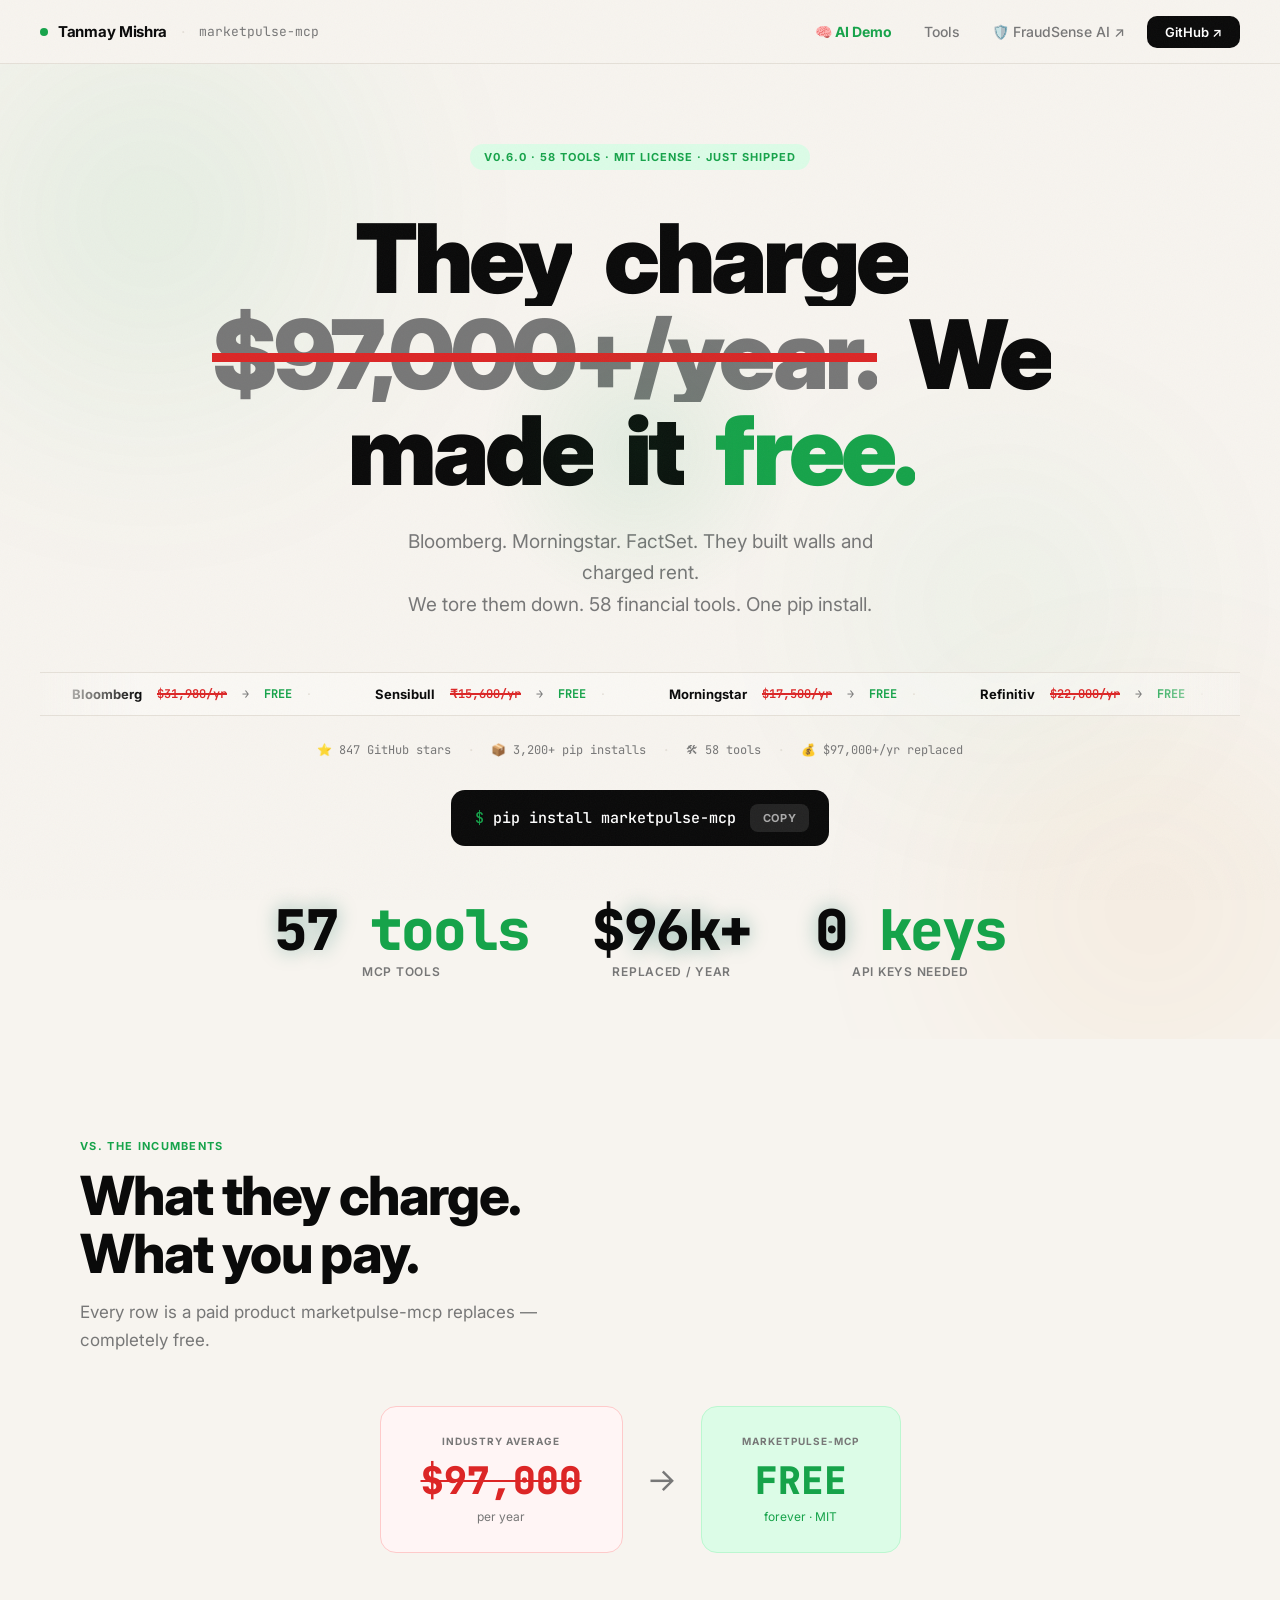
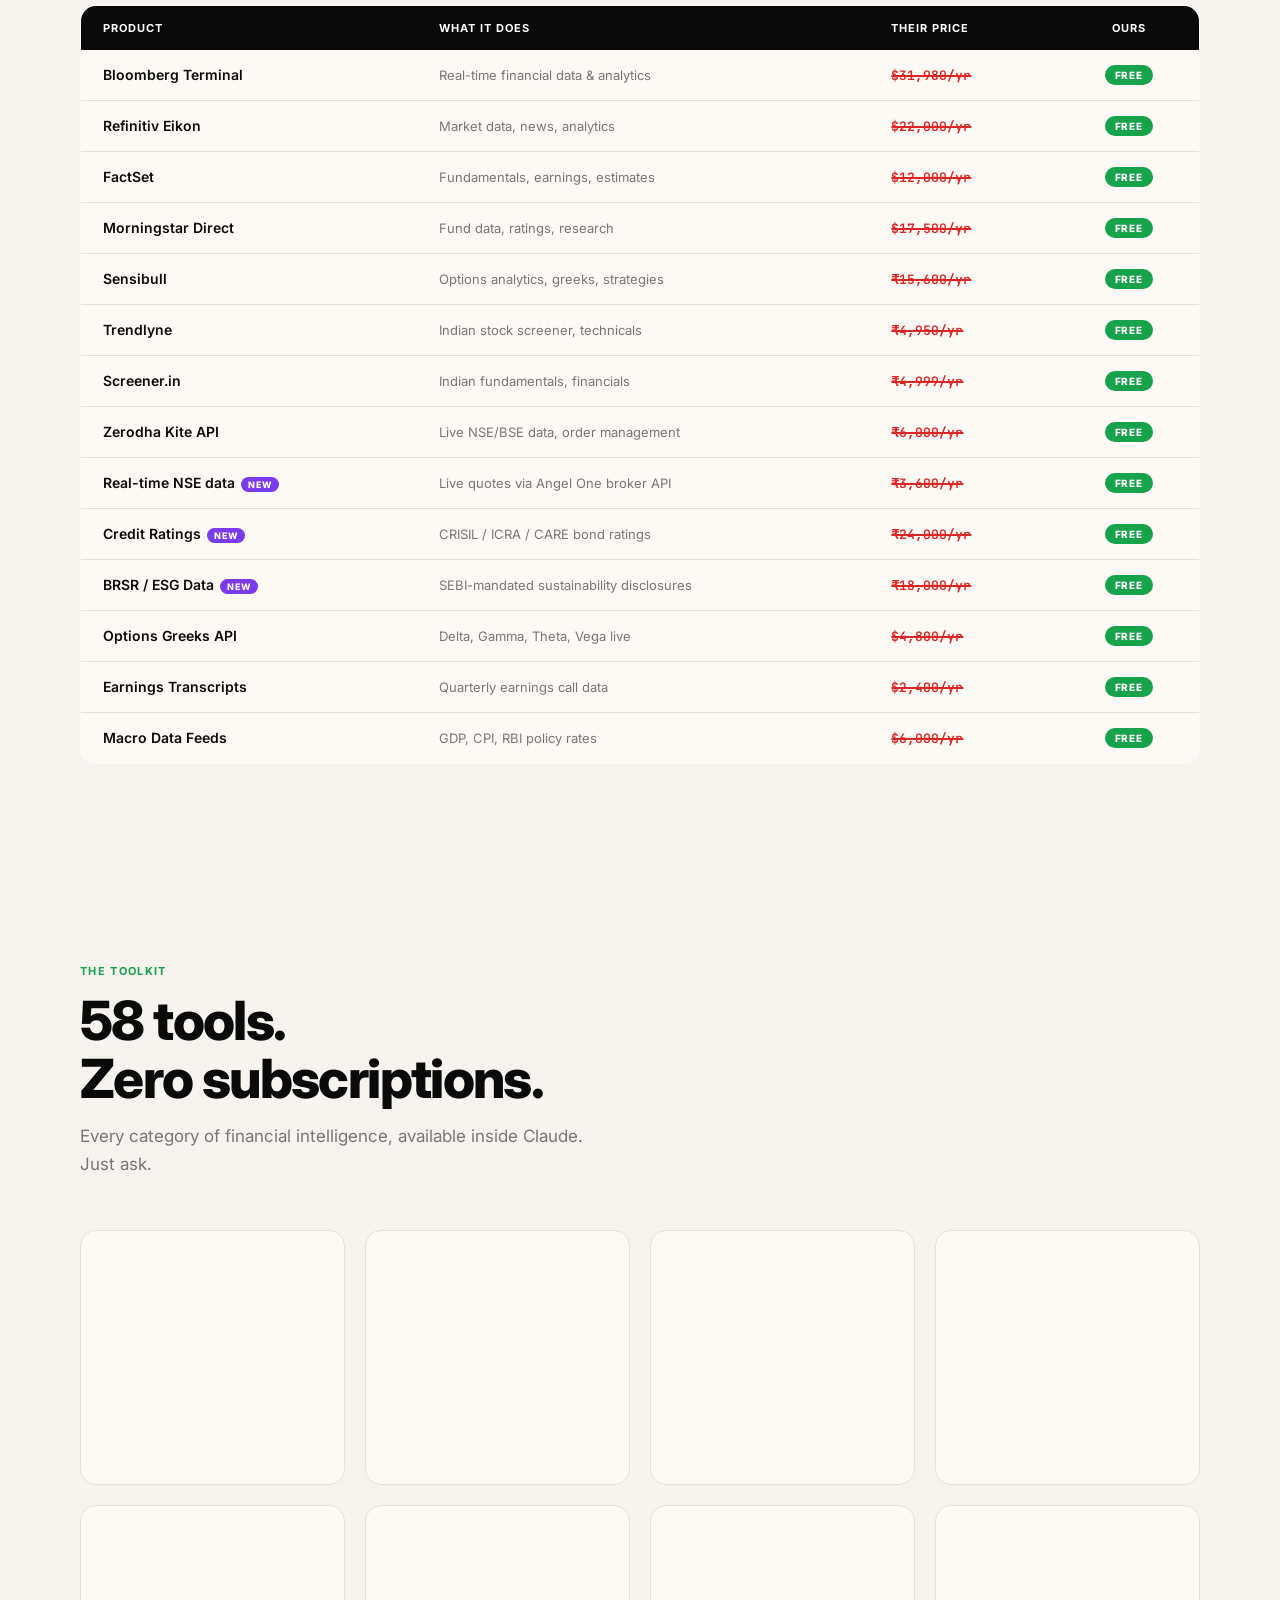
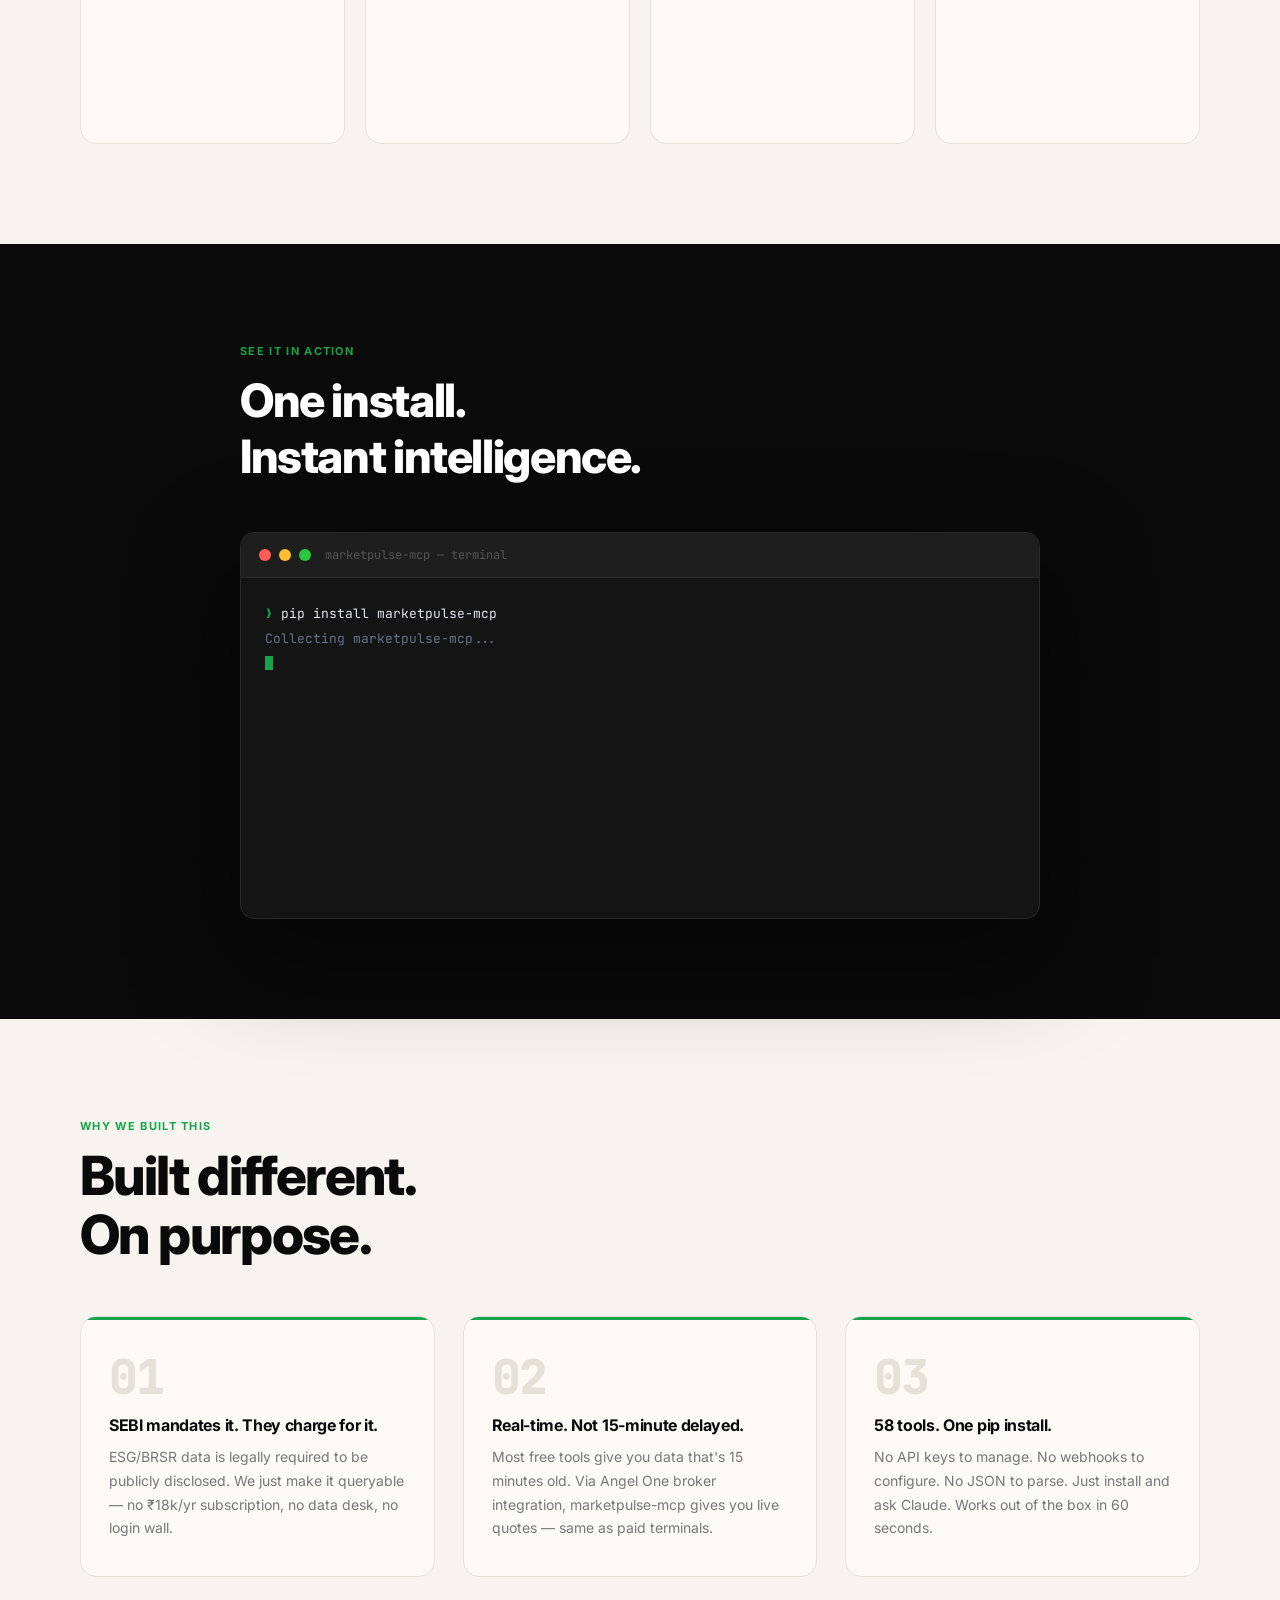
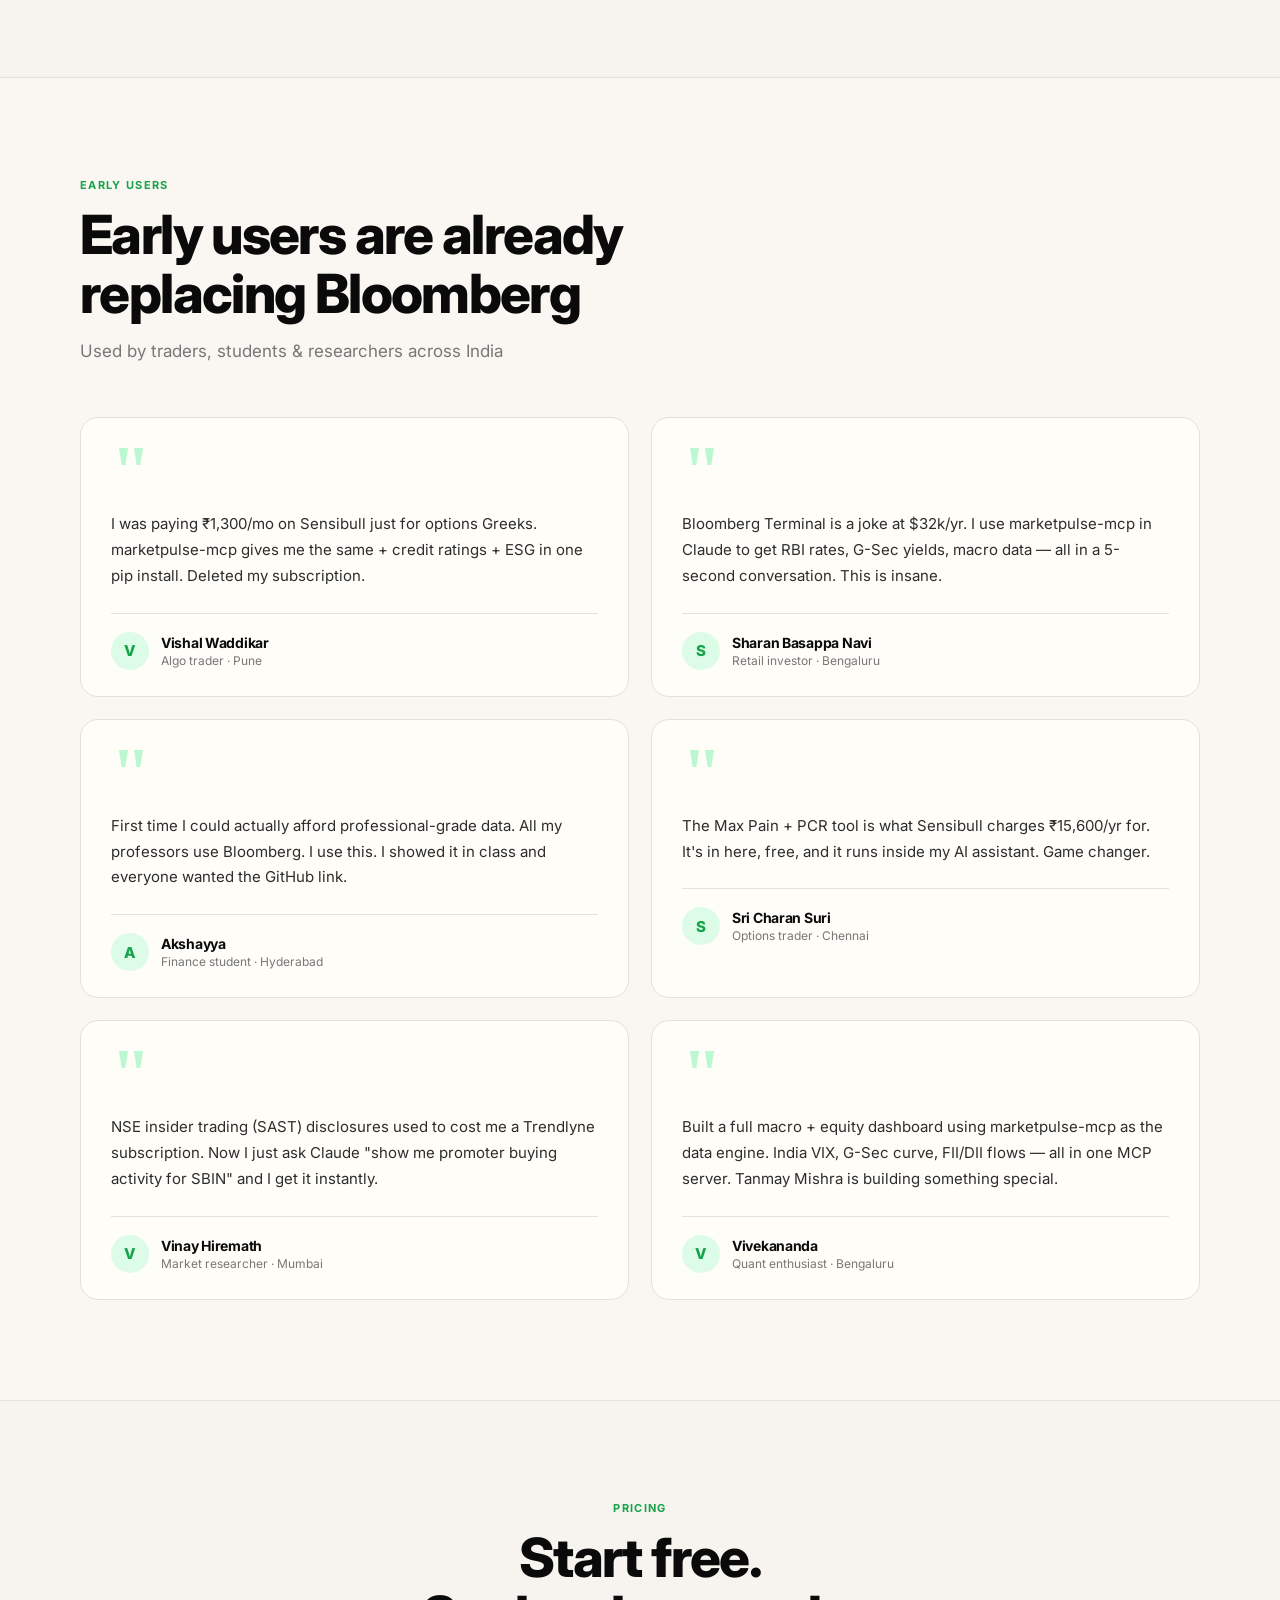
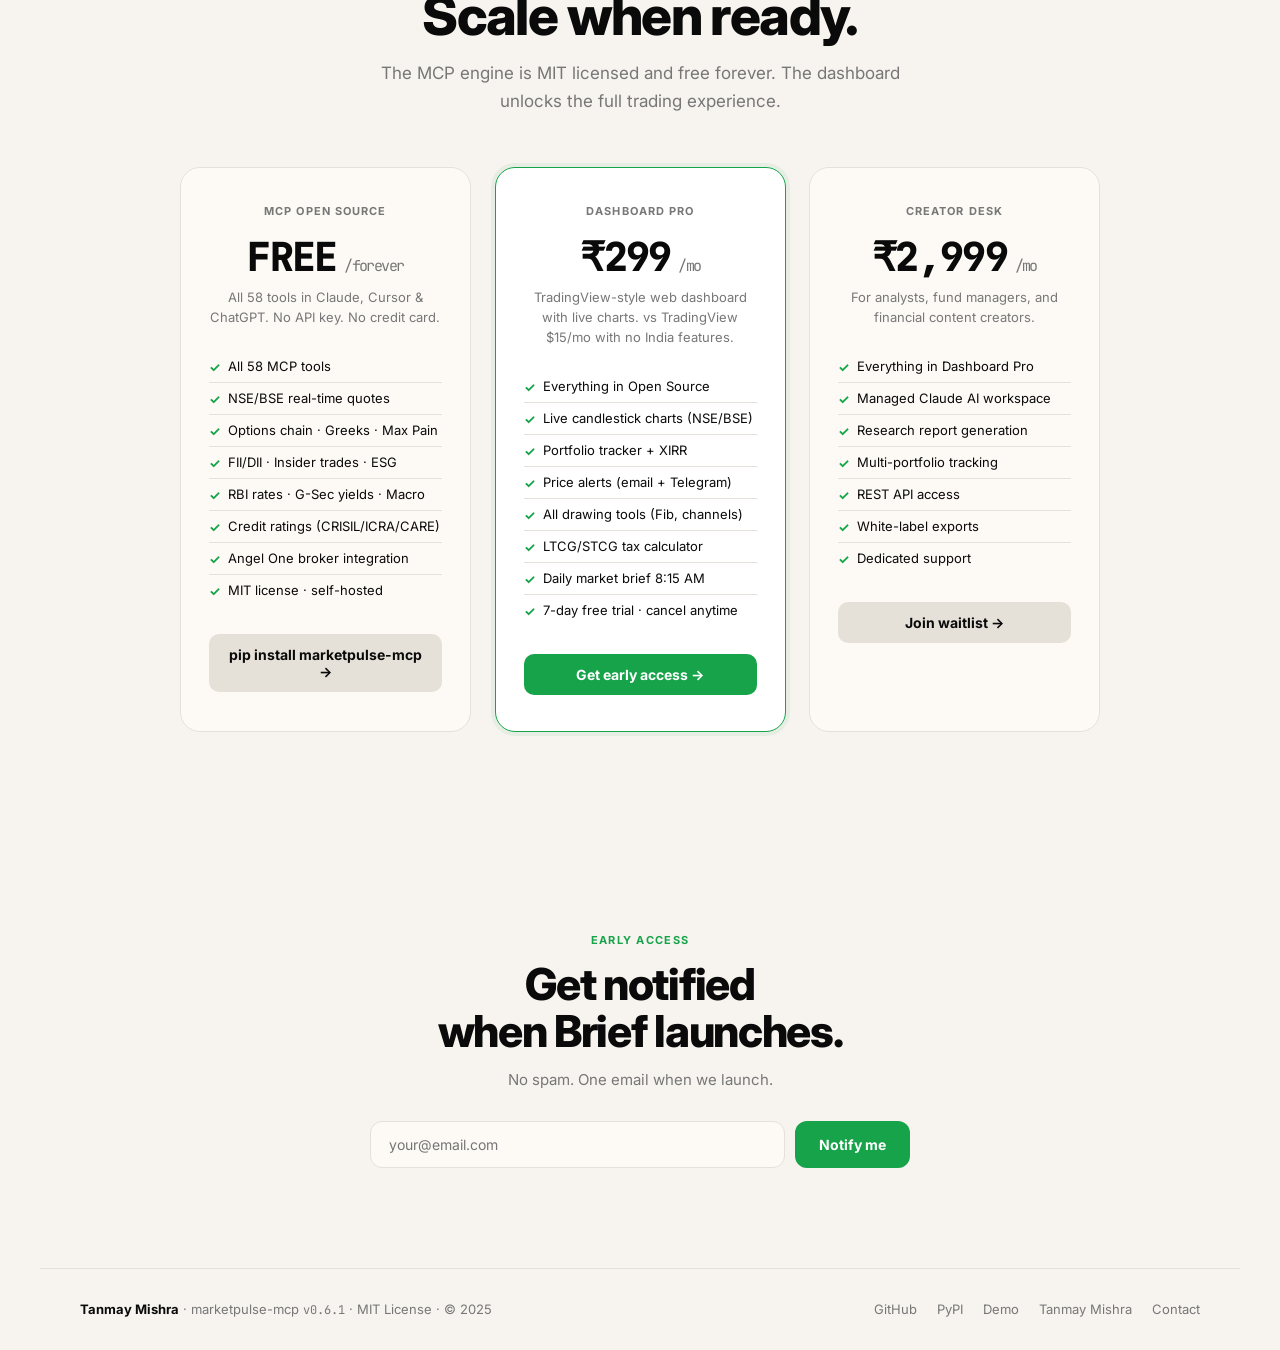
==== commit 0e1de102: "🔗 Update navigation with AI Demo link and FraudSense cross-link" ====
--- a/landing-page/index.html
+++ b/landing-page/index.html
@@ -1161,10 +1161,10 @@
     <span class="nav-brand-pkg">marketpulse-mcp</span>
   </a>
   <div class="nav-links">
+    <a href="demo.html" class="nav-link" style="color:var(--green);font-weight:700;">🧠 AI Demo</a>
     <a href="#tools" class="nav-link">Tools</a>
-    <a href="#comparison" class="nav-link">Compare</a>
-    <a href="https://youtu.be/PWK89gBbHEM" target="_blank" class="nav-link">Demo</a>
-    <a href="https://github.com/finstacklabs/marketpulse-mcp" target="_blank" class="nav-cta">GitHub ↗</a>
+    <a href="https://tanmaymish.github.io/FraudSense-AI/" target="_blank" class="nav-link">🛡️ FraudSense AI ↗</a>
+    <a href="https://github.com/tanmaymish/MarketPulse-MCP" target="_blank" class="nav-cta">GitHub ↗</a>
   </div>
 </nav>
 
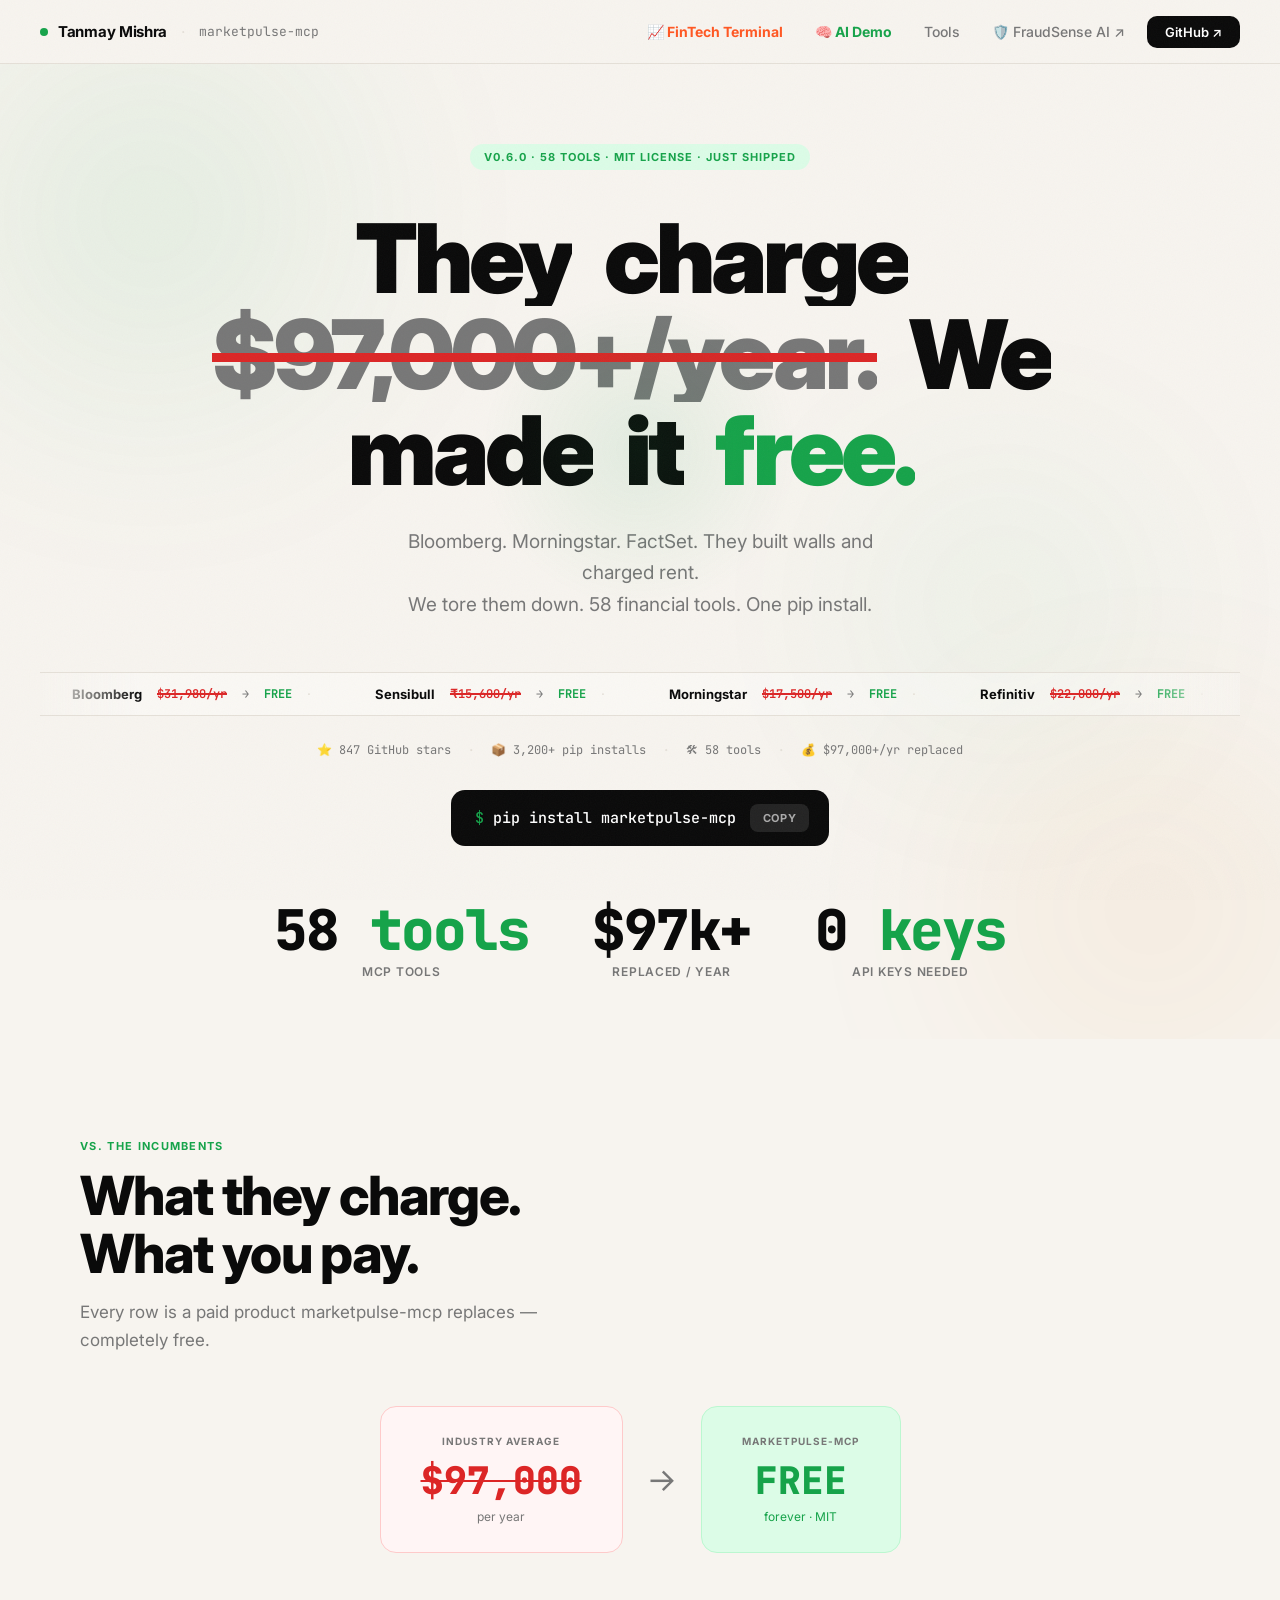
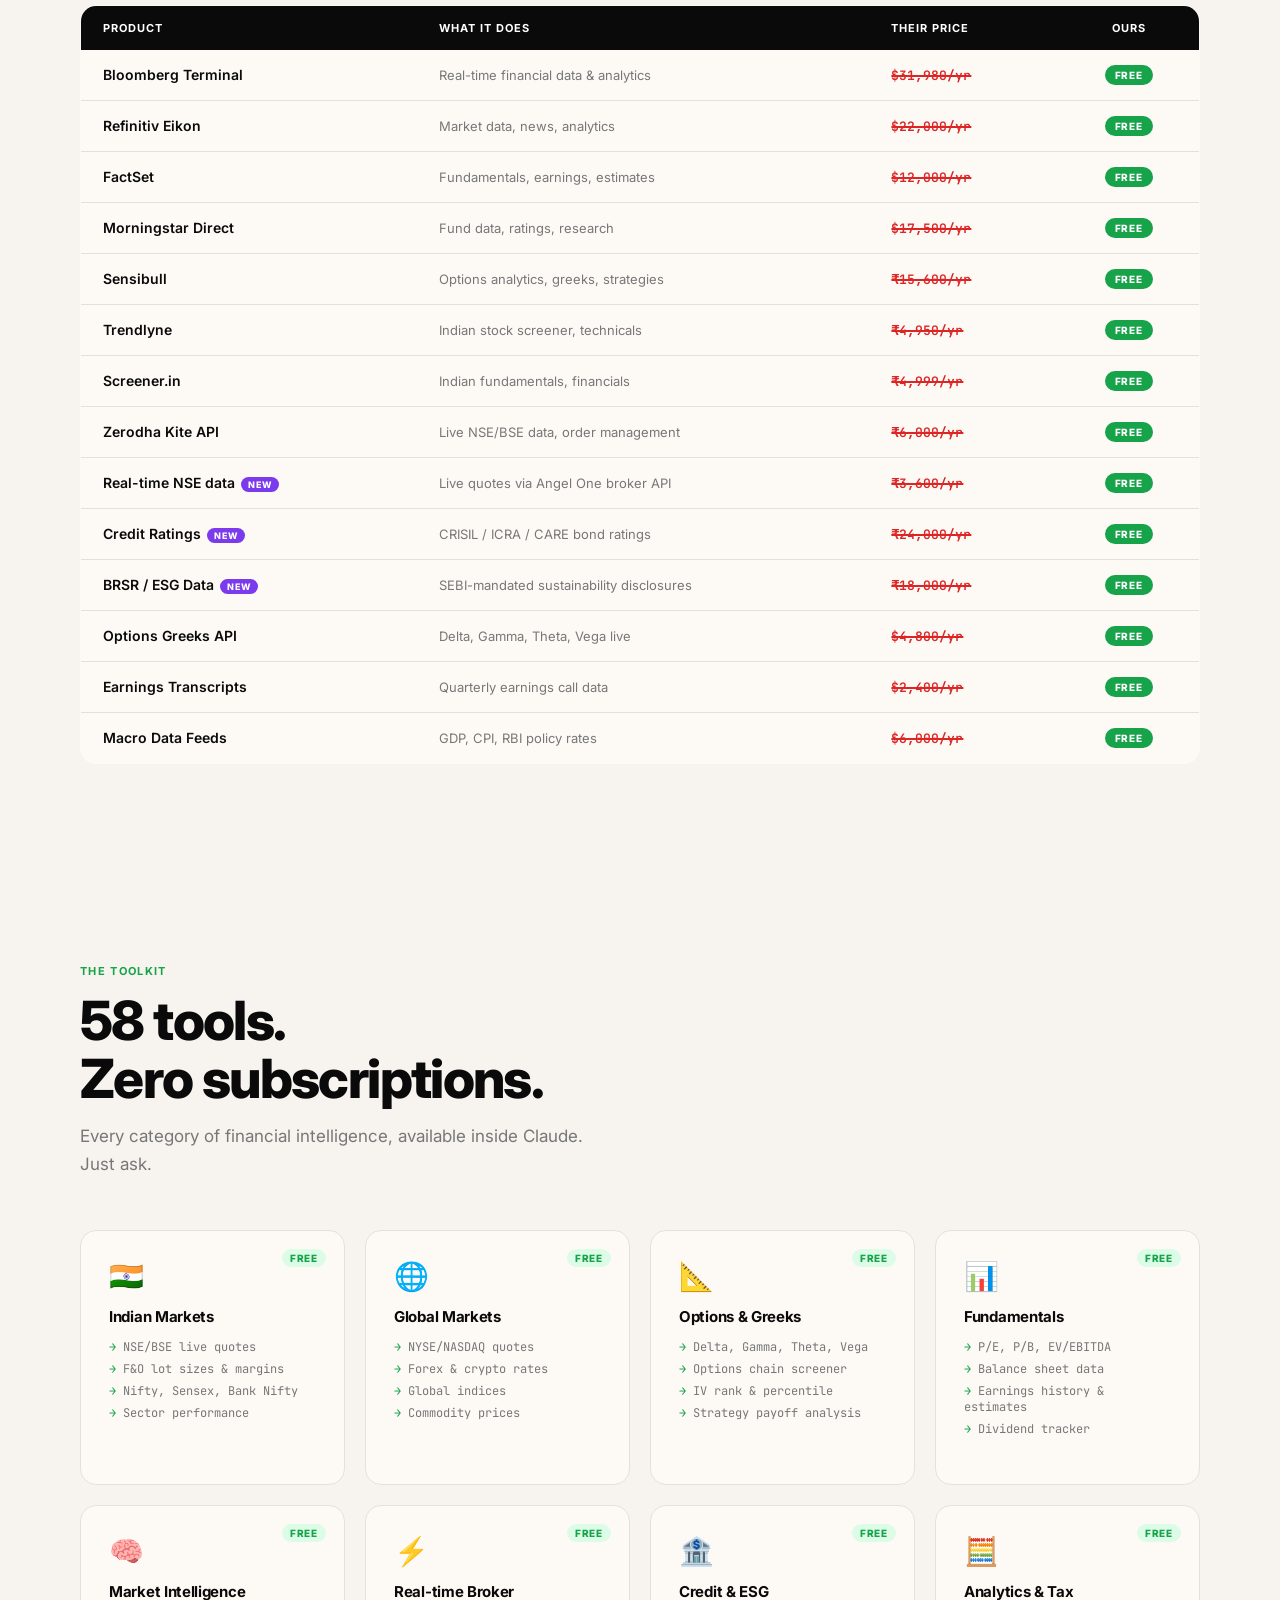
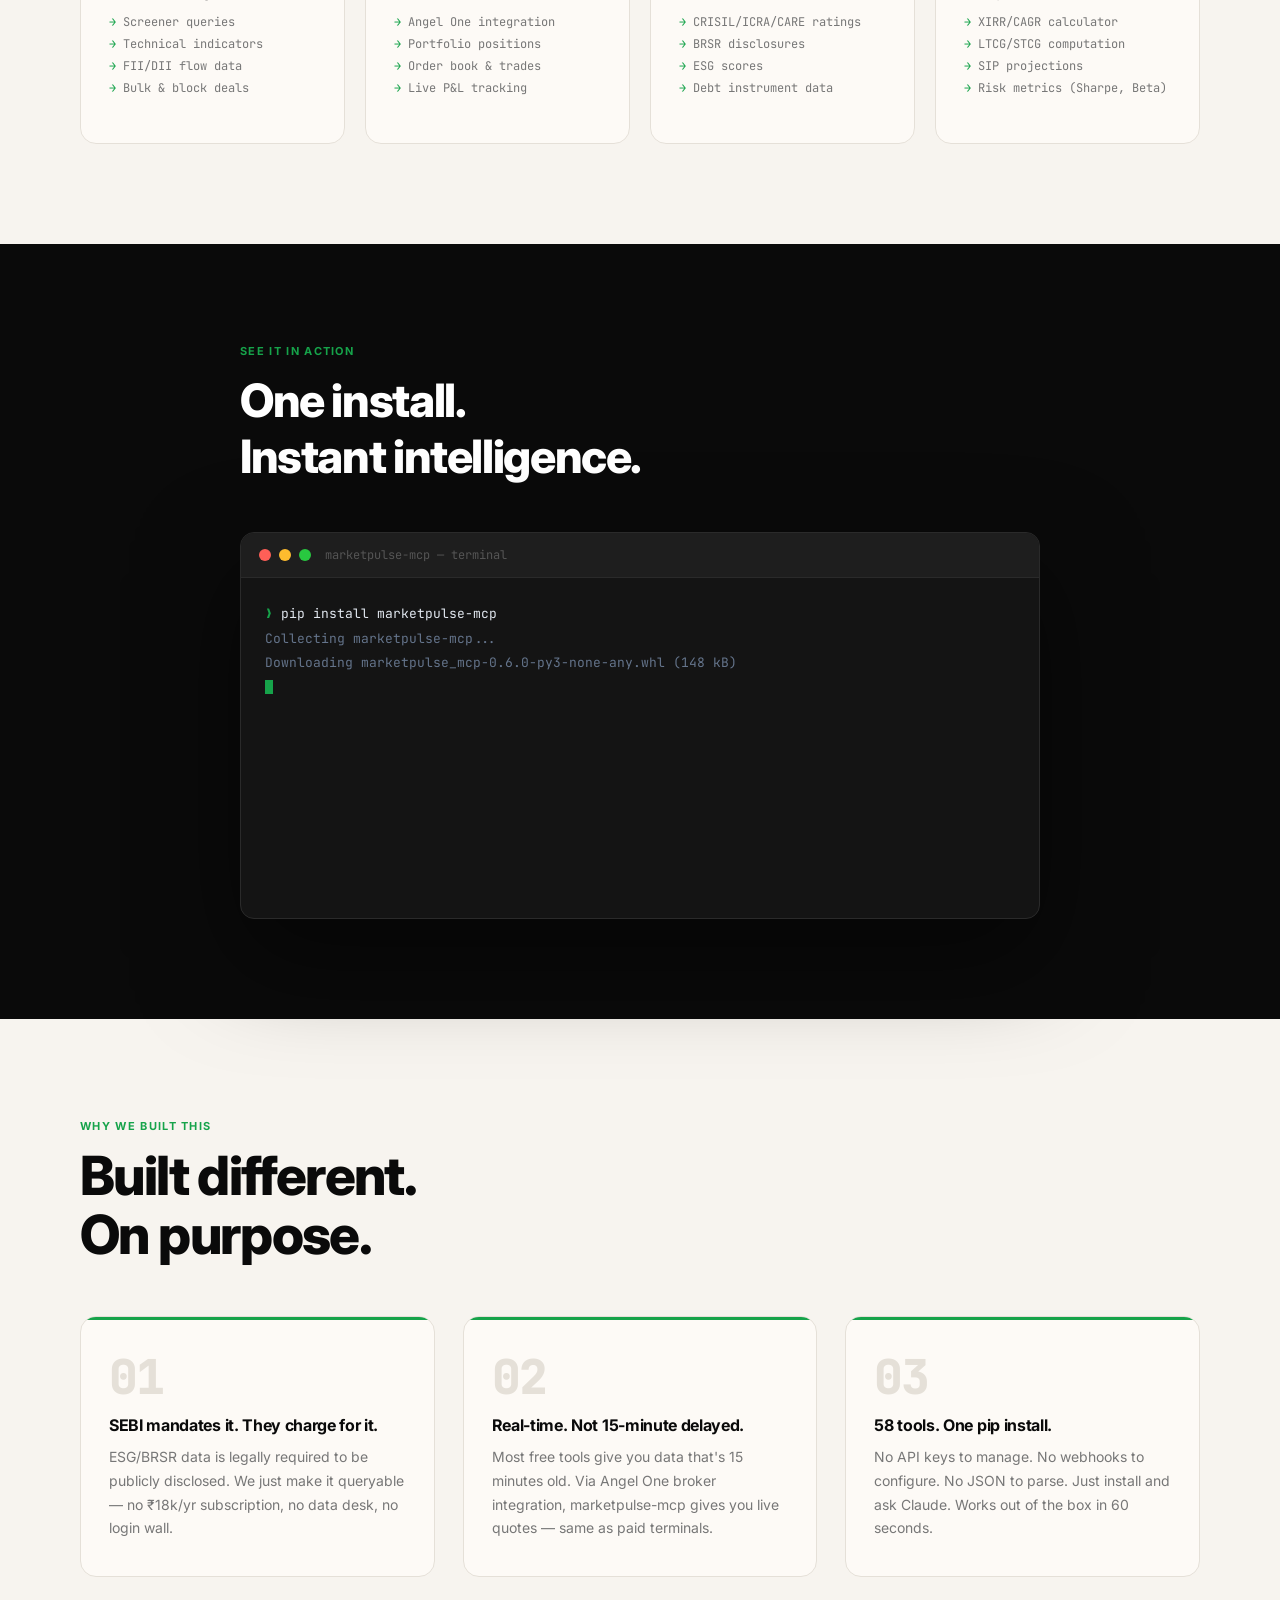
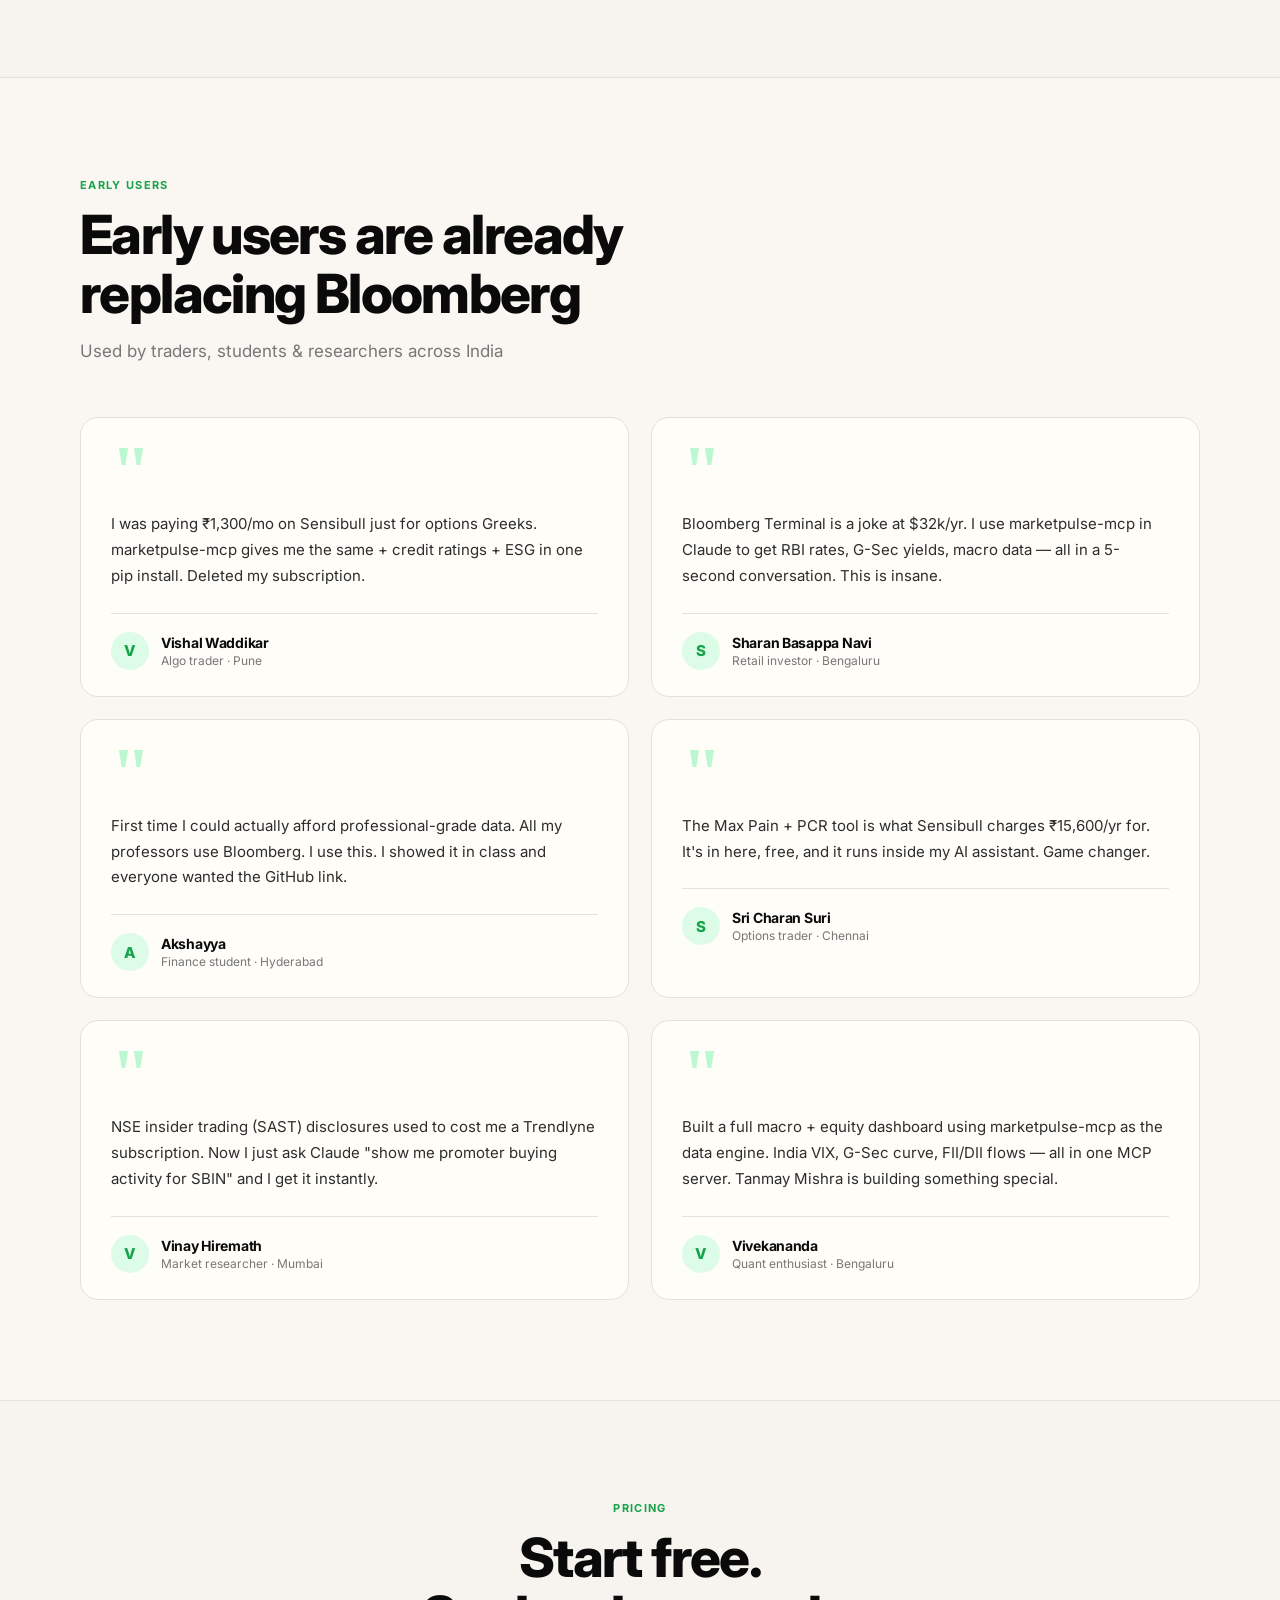
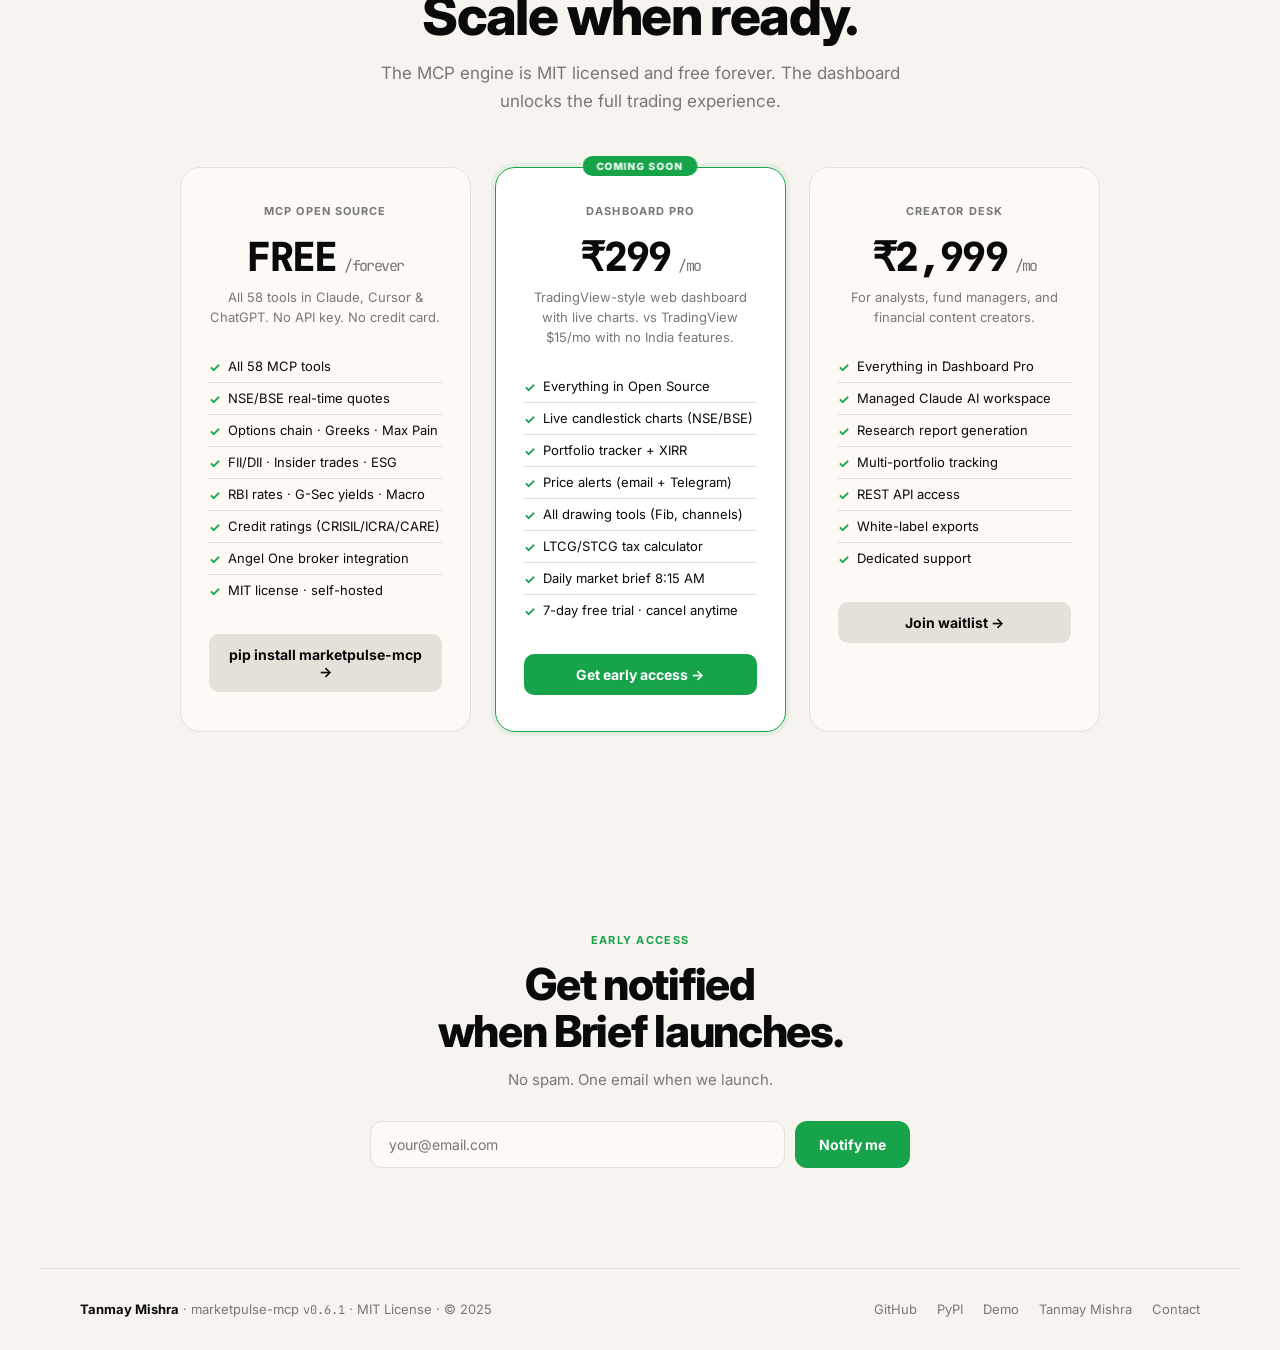
==== commit 80861e4e: "🚀 Add Zerodha Kite/Coin styled FinTech Terminal incorporating Ramp spend, Alpaca execution, Grasshop" ====
--- a/landing-page/index.html
+++ b/landing-page/index.html
@@ -1161,6 +1161,7 @@
     <span class="nav-brand-pkg">marketpulse-mcp</span>
   </a>
   <div class="nav-links">
+    <a href="terminal.html" class="nav-link" style="color:#ff5722;font-weight:700;">📈 FinTech Terminal</a>
     <a href="demo.html" class="nav-link" style="color:var(--green);font-weight:700;">🧠 AI Demo</a>
     <a href="#tools" class="nav-link">Tools</a>
     <a href="https://tanmaymish.github.io/FraudSense-AI/" target="_blank" class="nav-link">🛡️ FraudSense AI ↗</a>
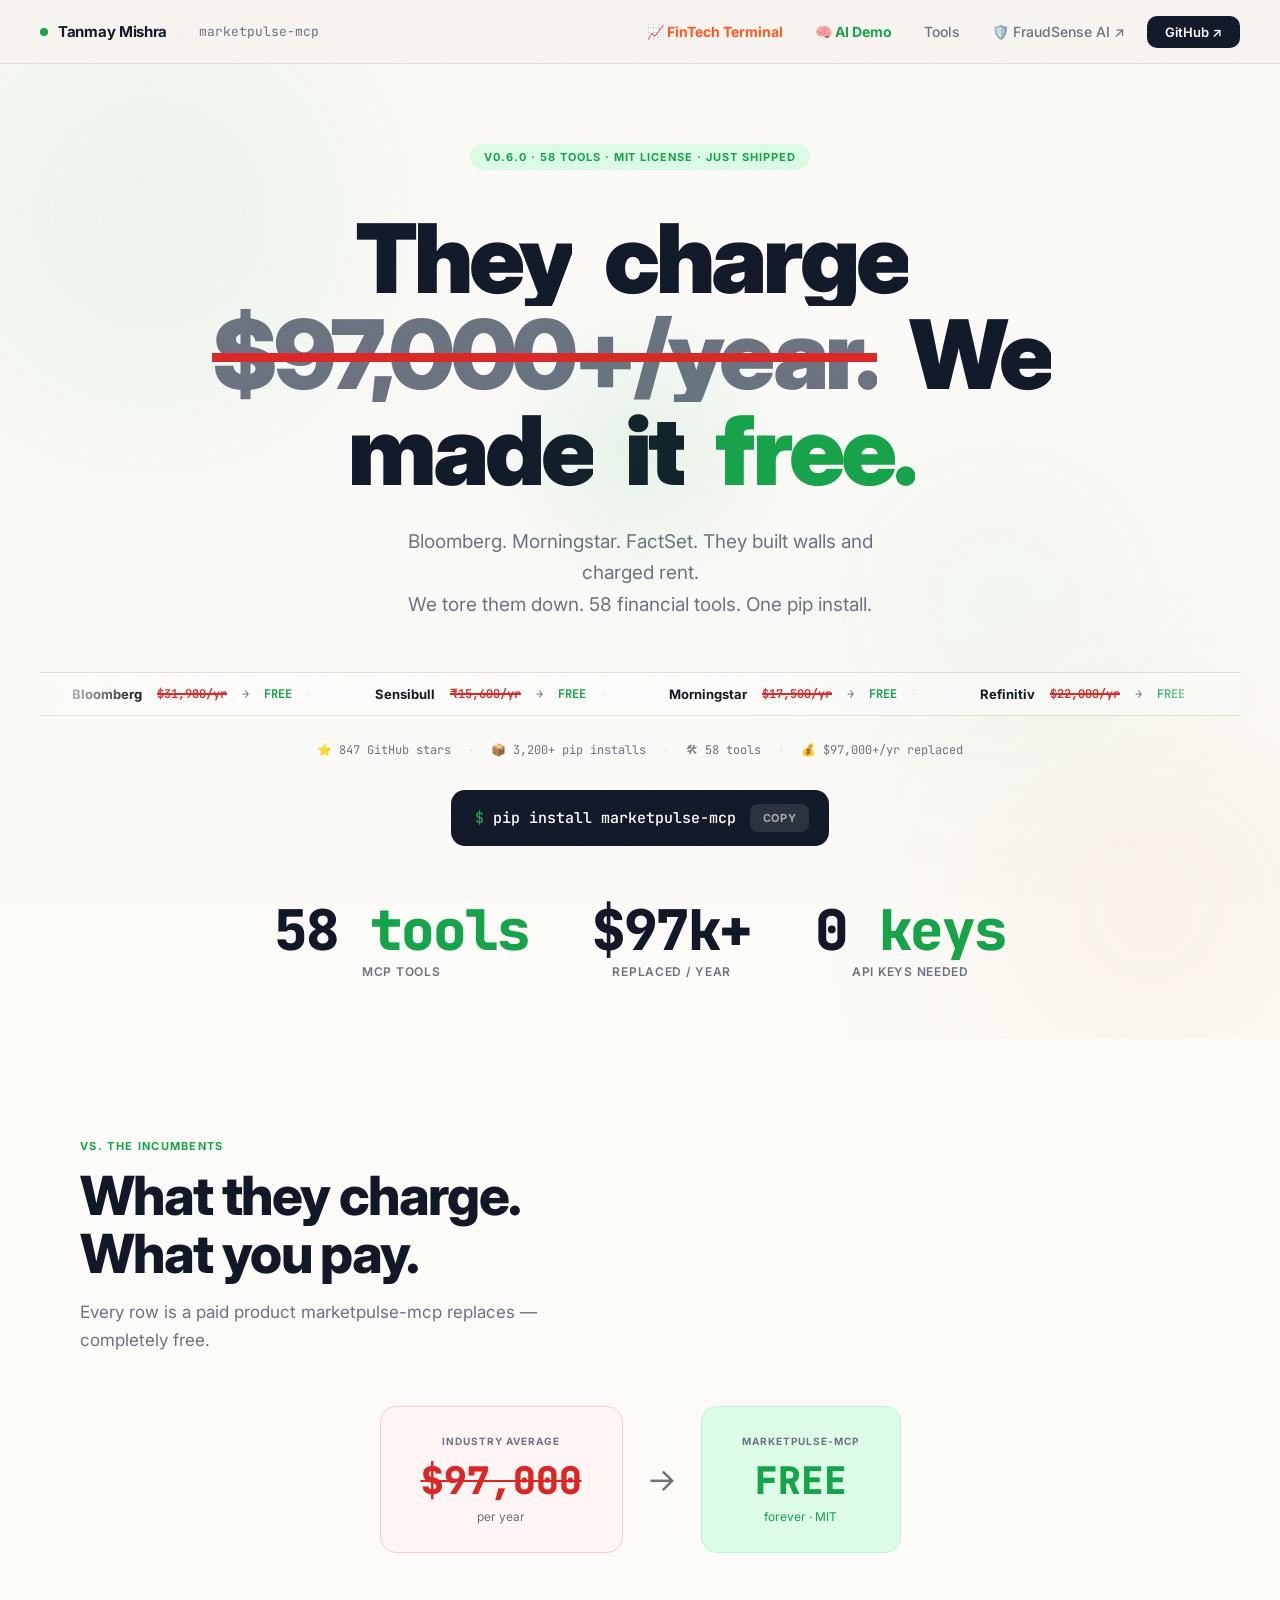
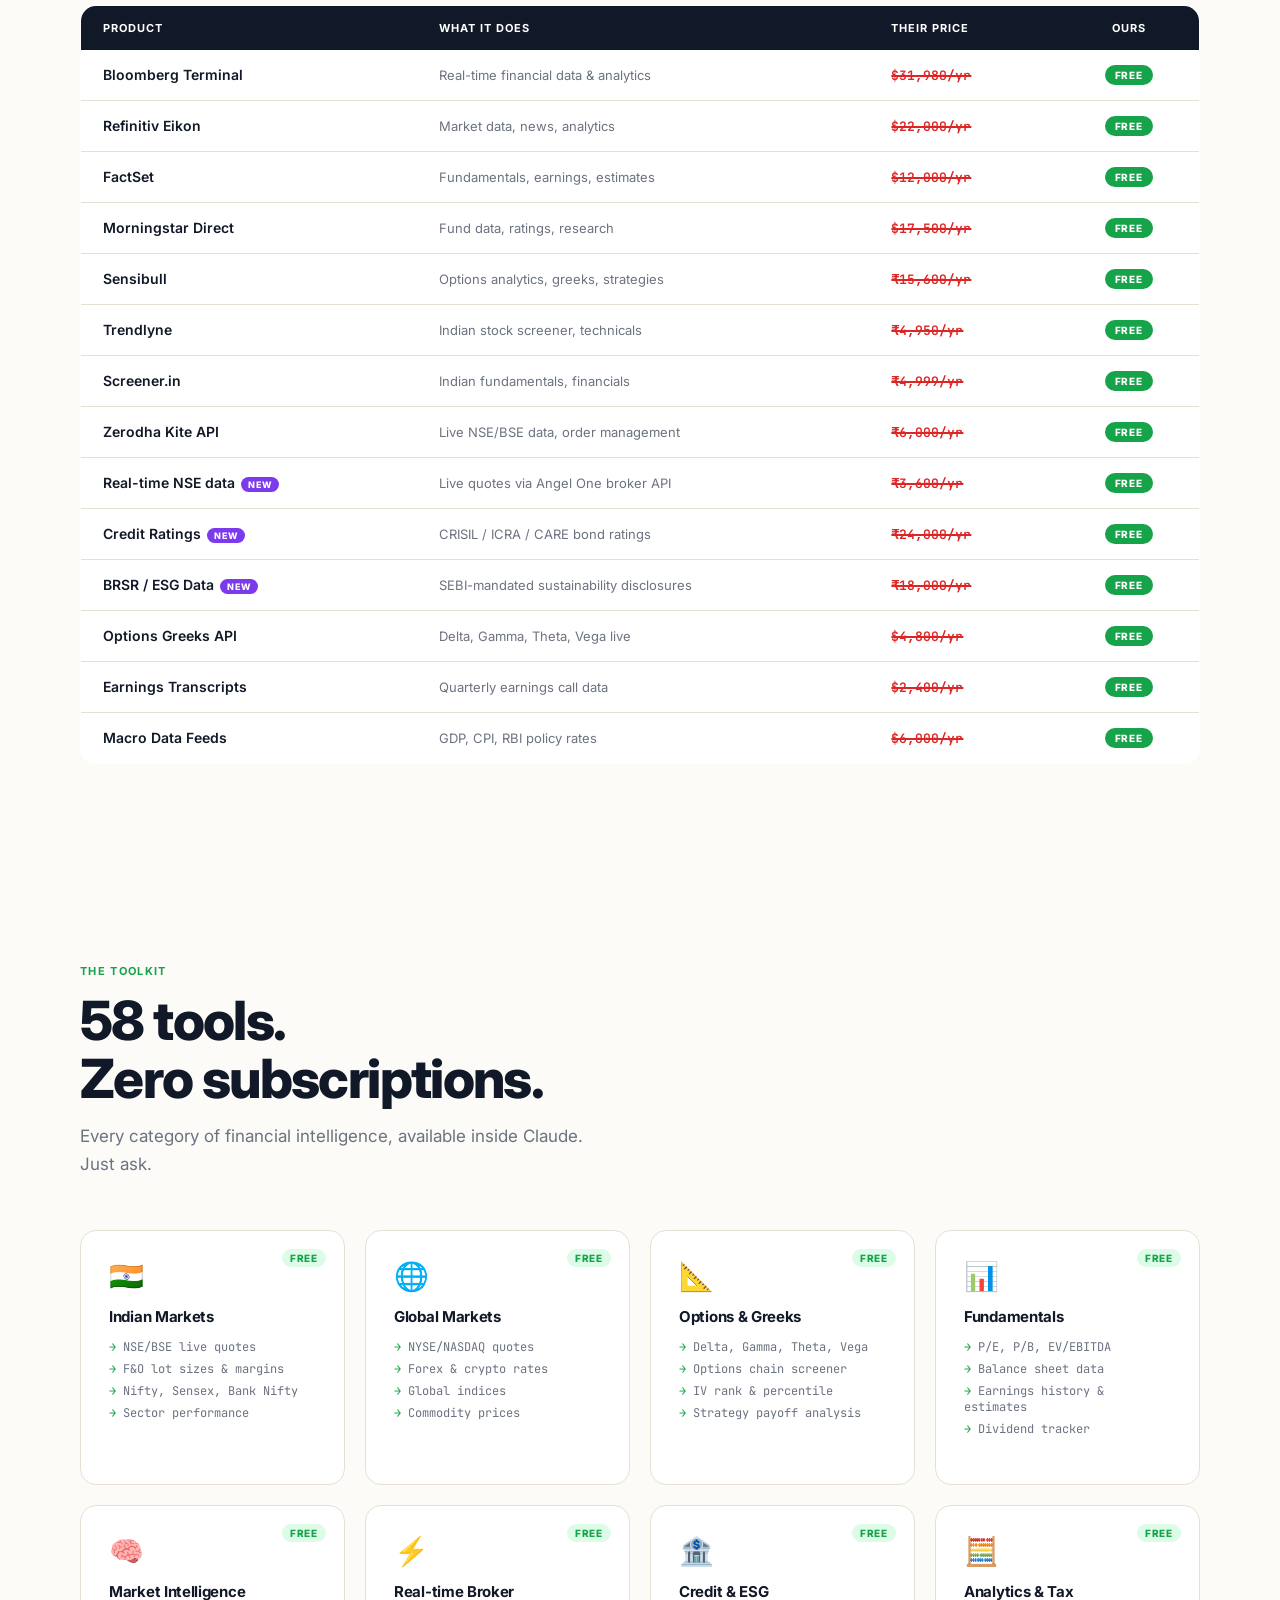
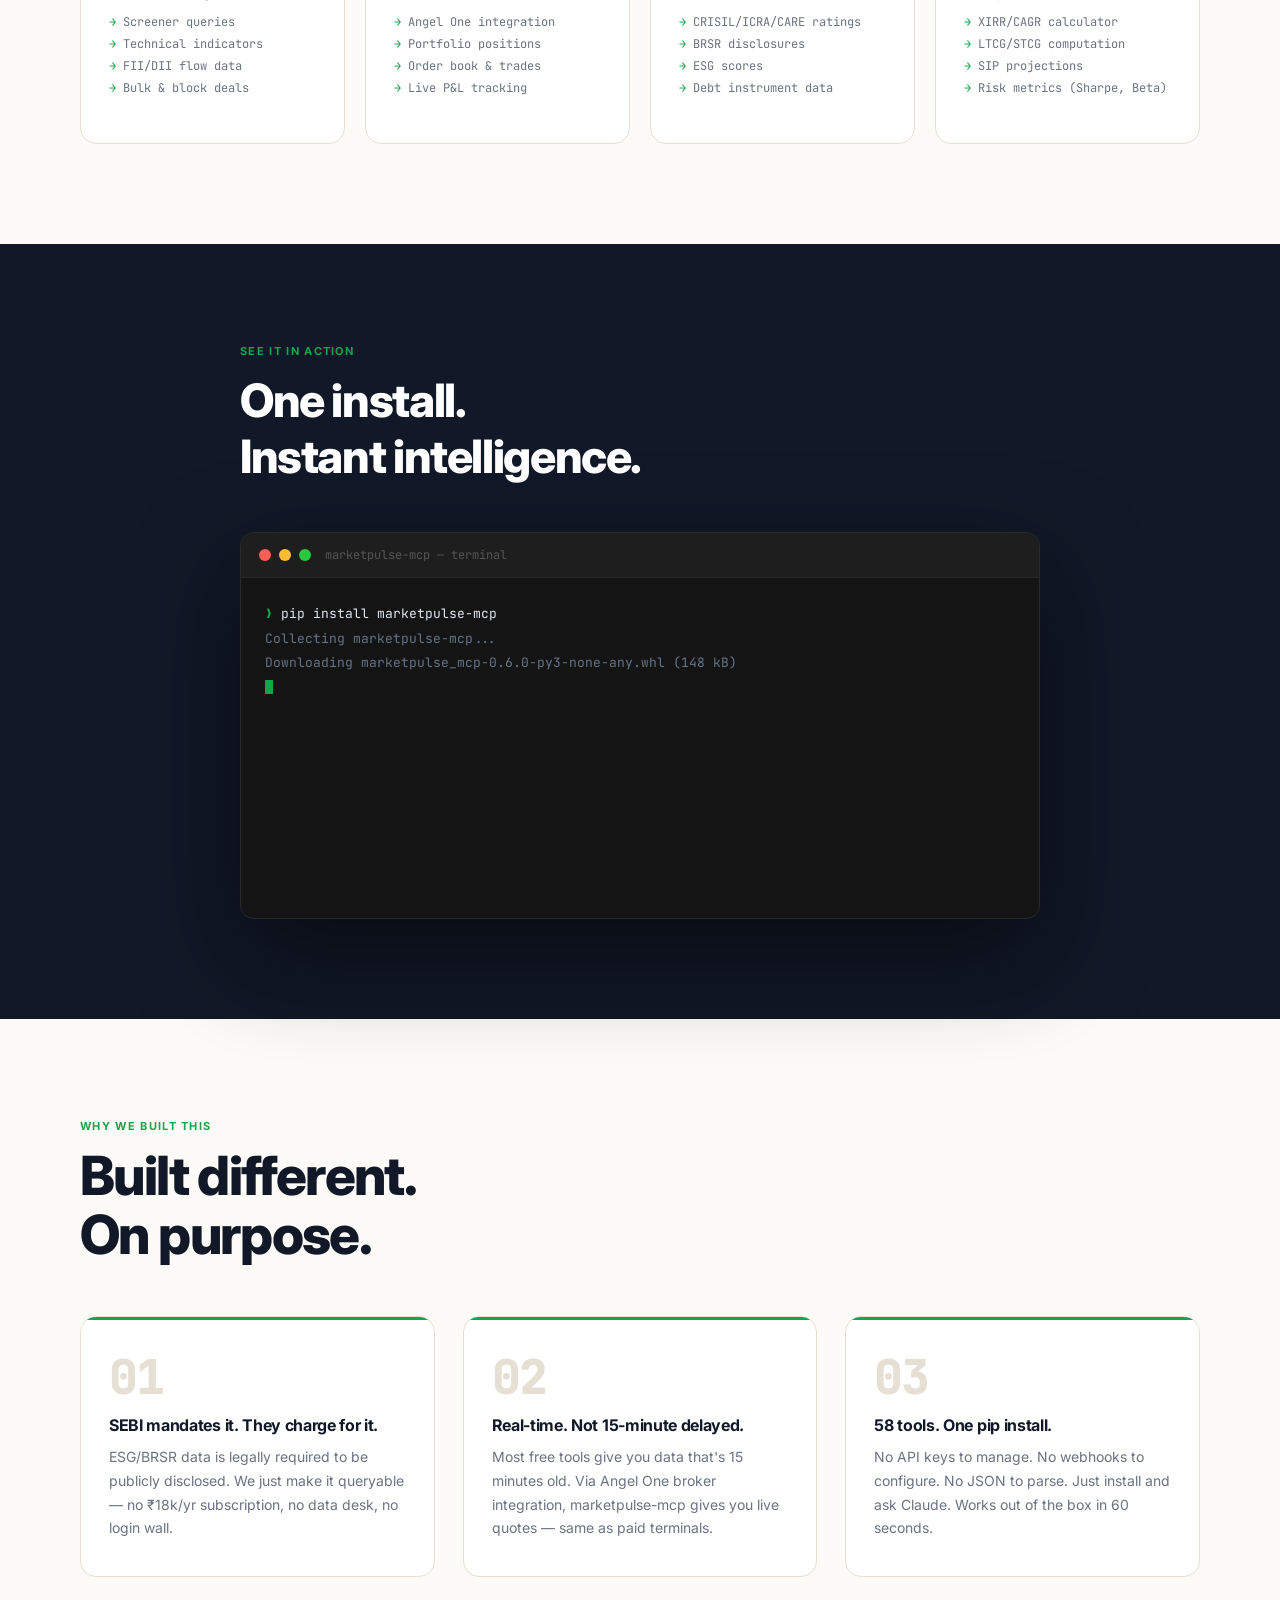
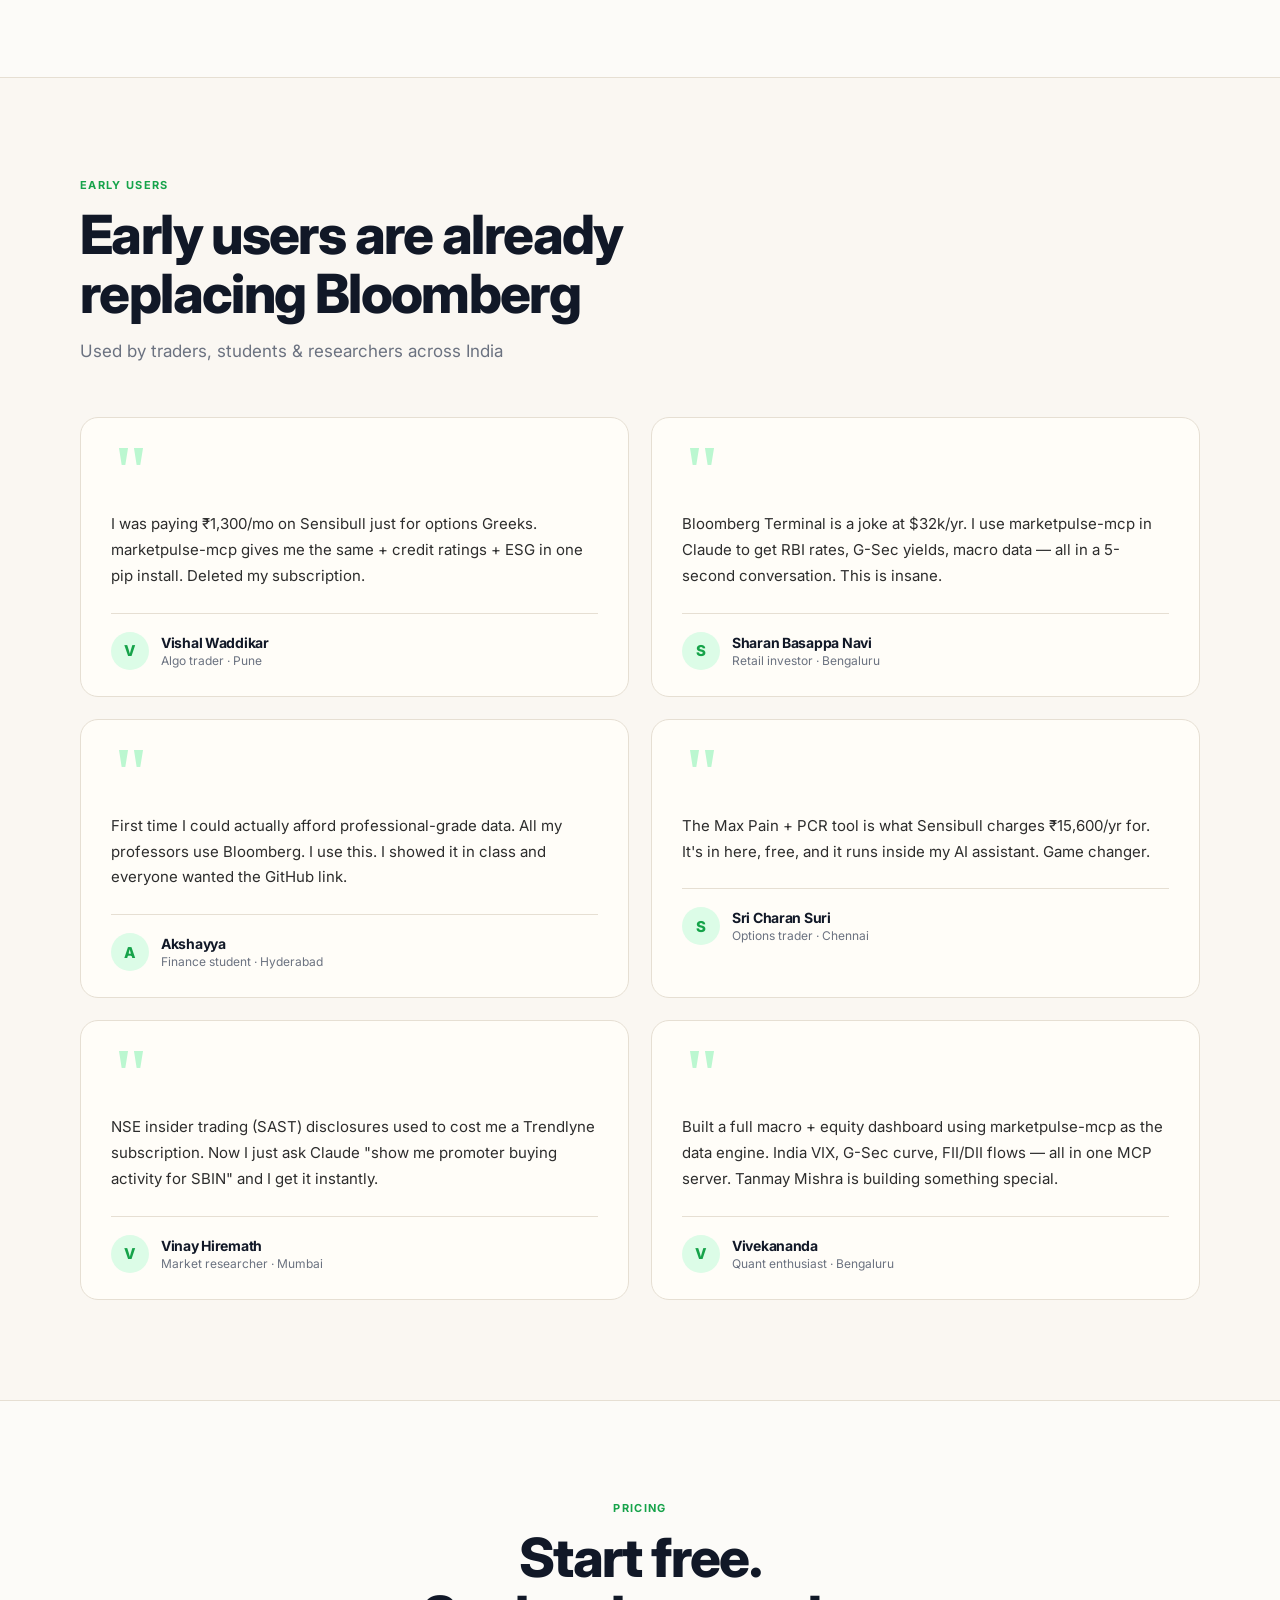
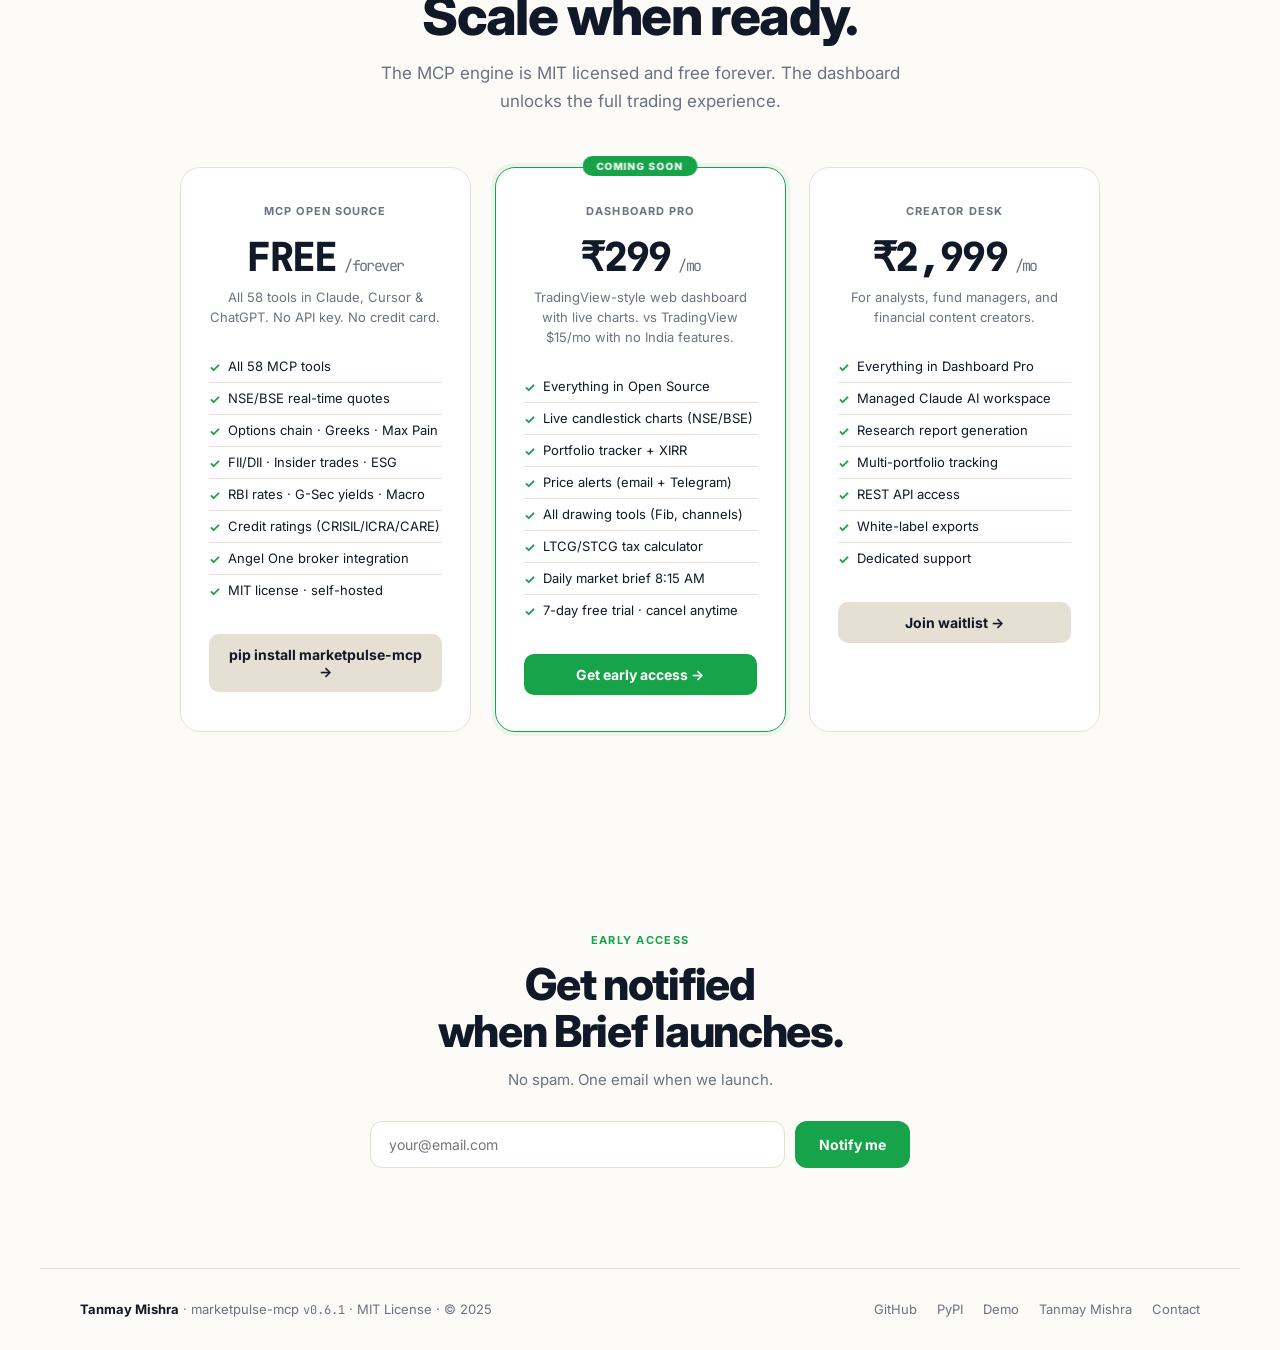
==== commit fddce5a0: "👑 Overhaul theme to White & Gold Executive Suite with FreeLLMAPI multi-provider wiring" ====
--- a/landing-page/index.html
+++ b/landing-page/index.html
@@ -13,14 +13,18 @@
     *, *::before, *::after { box-sizing: border-box; margin: 0; padding: 0; }
 
     :root {
-      --cream: #f7f4ef;
+      --cream: #fcfbf8;
       --green: #16a34a;
       --green-light: #dcfce7;
+      --gold: #c59b27;
+      --gold-dark: #8c6d17;
+      --gold-light: #f5eccf;
+      --gold-border: rgba(212, 175, 55, 0.35);
       --red: #dc2626;
-      --dark: #0a0a0a;
-      --muted: #777;
-      --border: #e5e0d8;
-      --card-bg: #fdfaf6;
+      --dark: #111827;
+      --muted: #6b7280;
+      --border: #e6dfd3;
+      --card-bg: #ffffff;
     }
 
     html { scroll-behavior: smooth; }
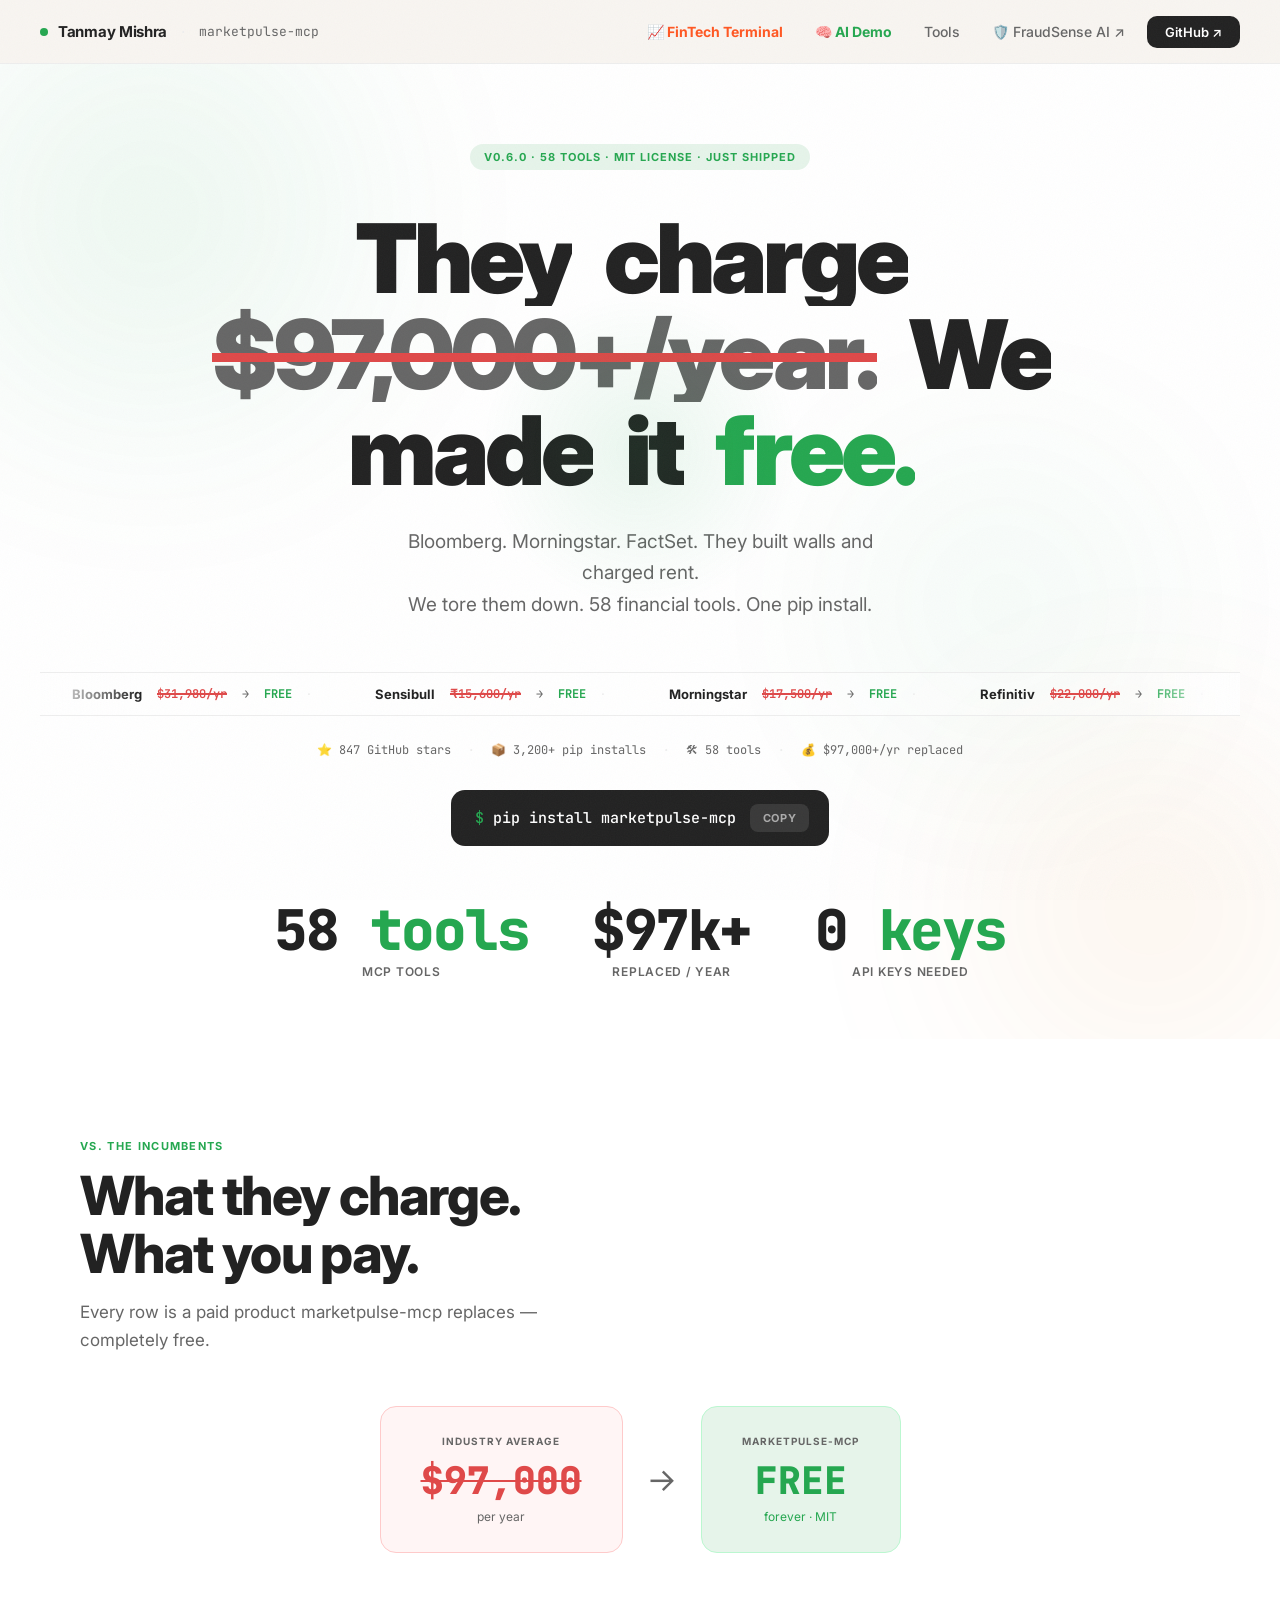
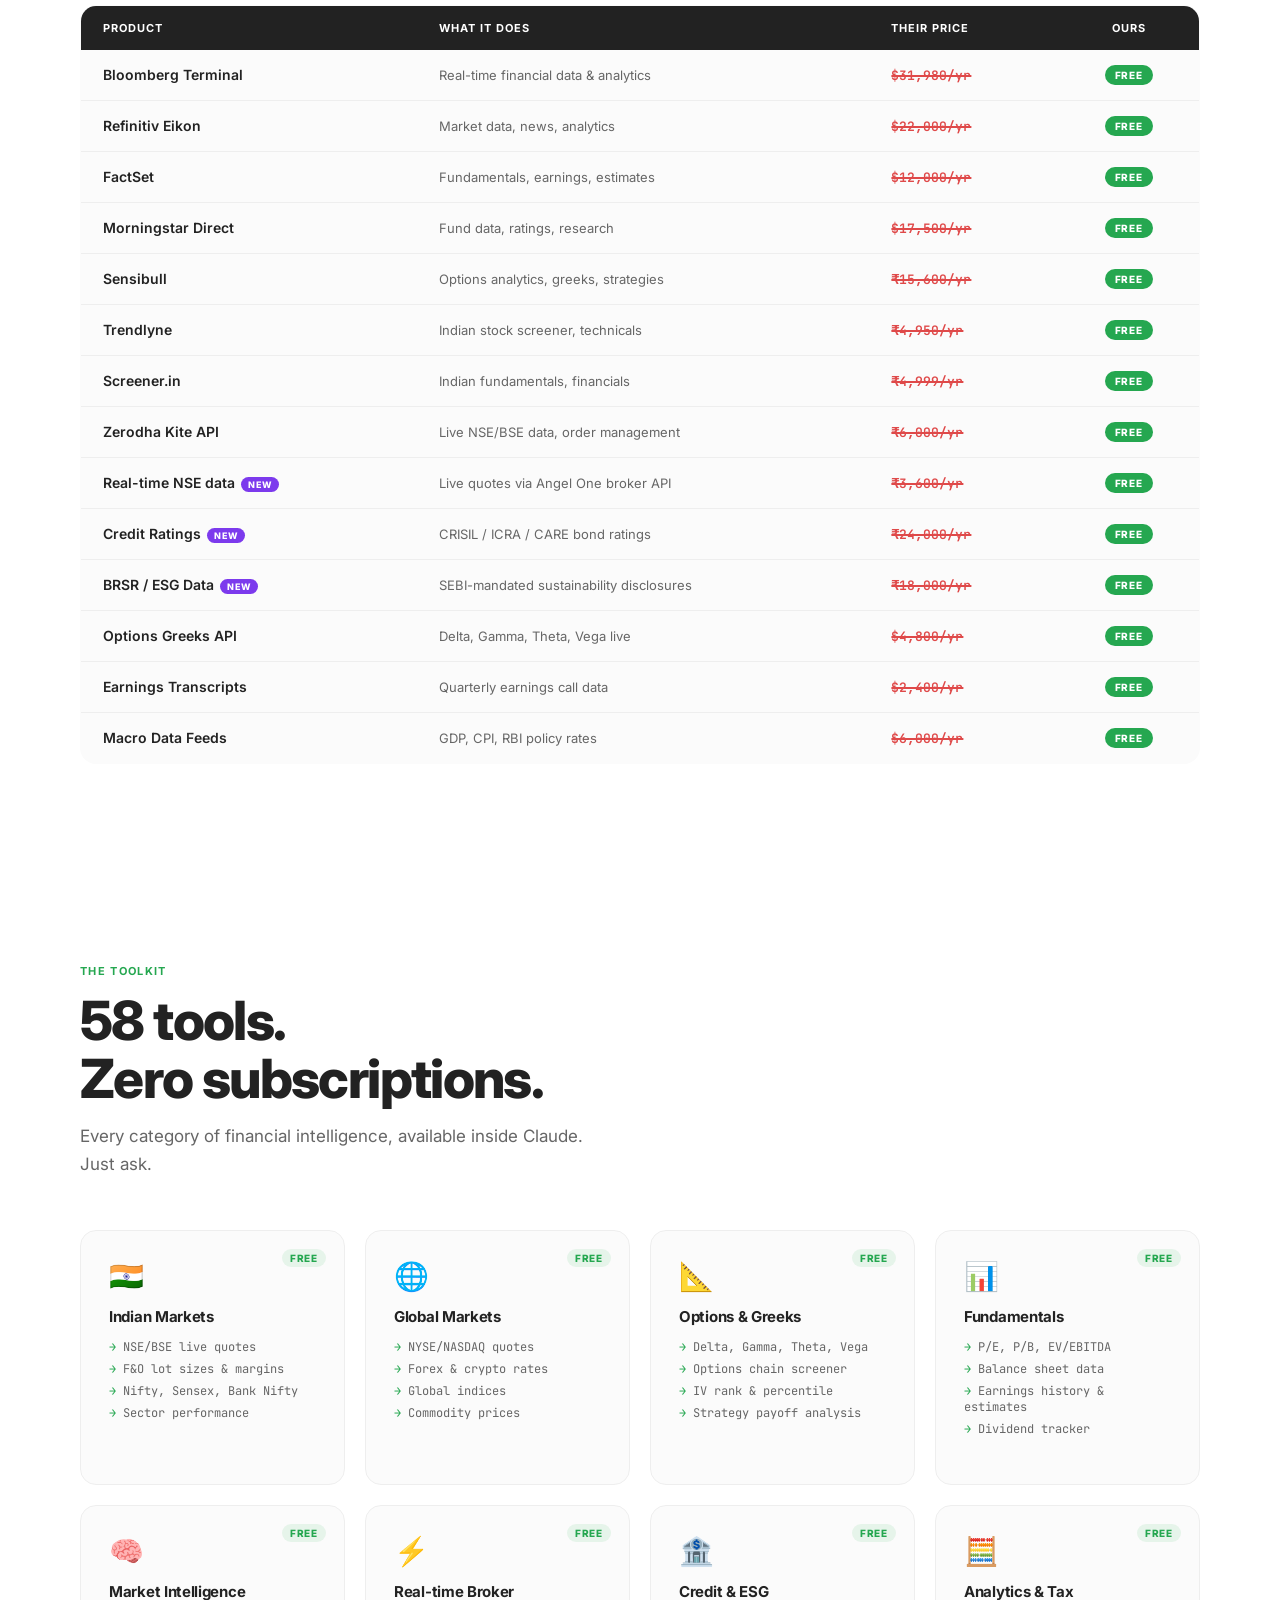
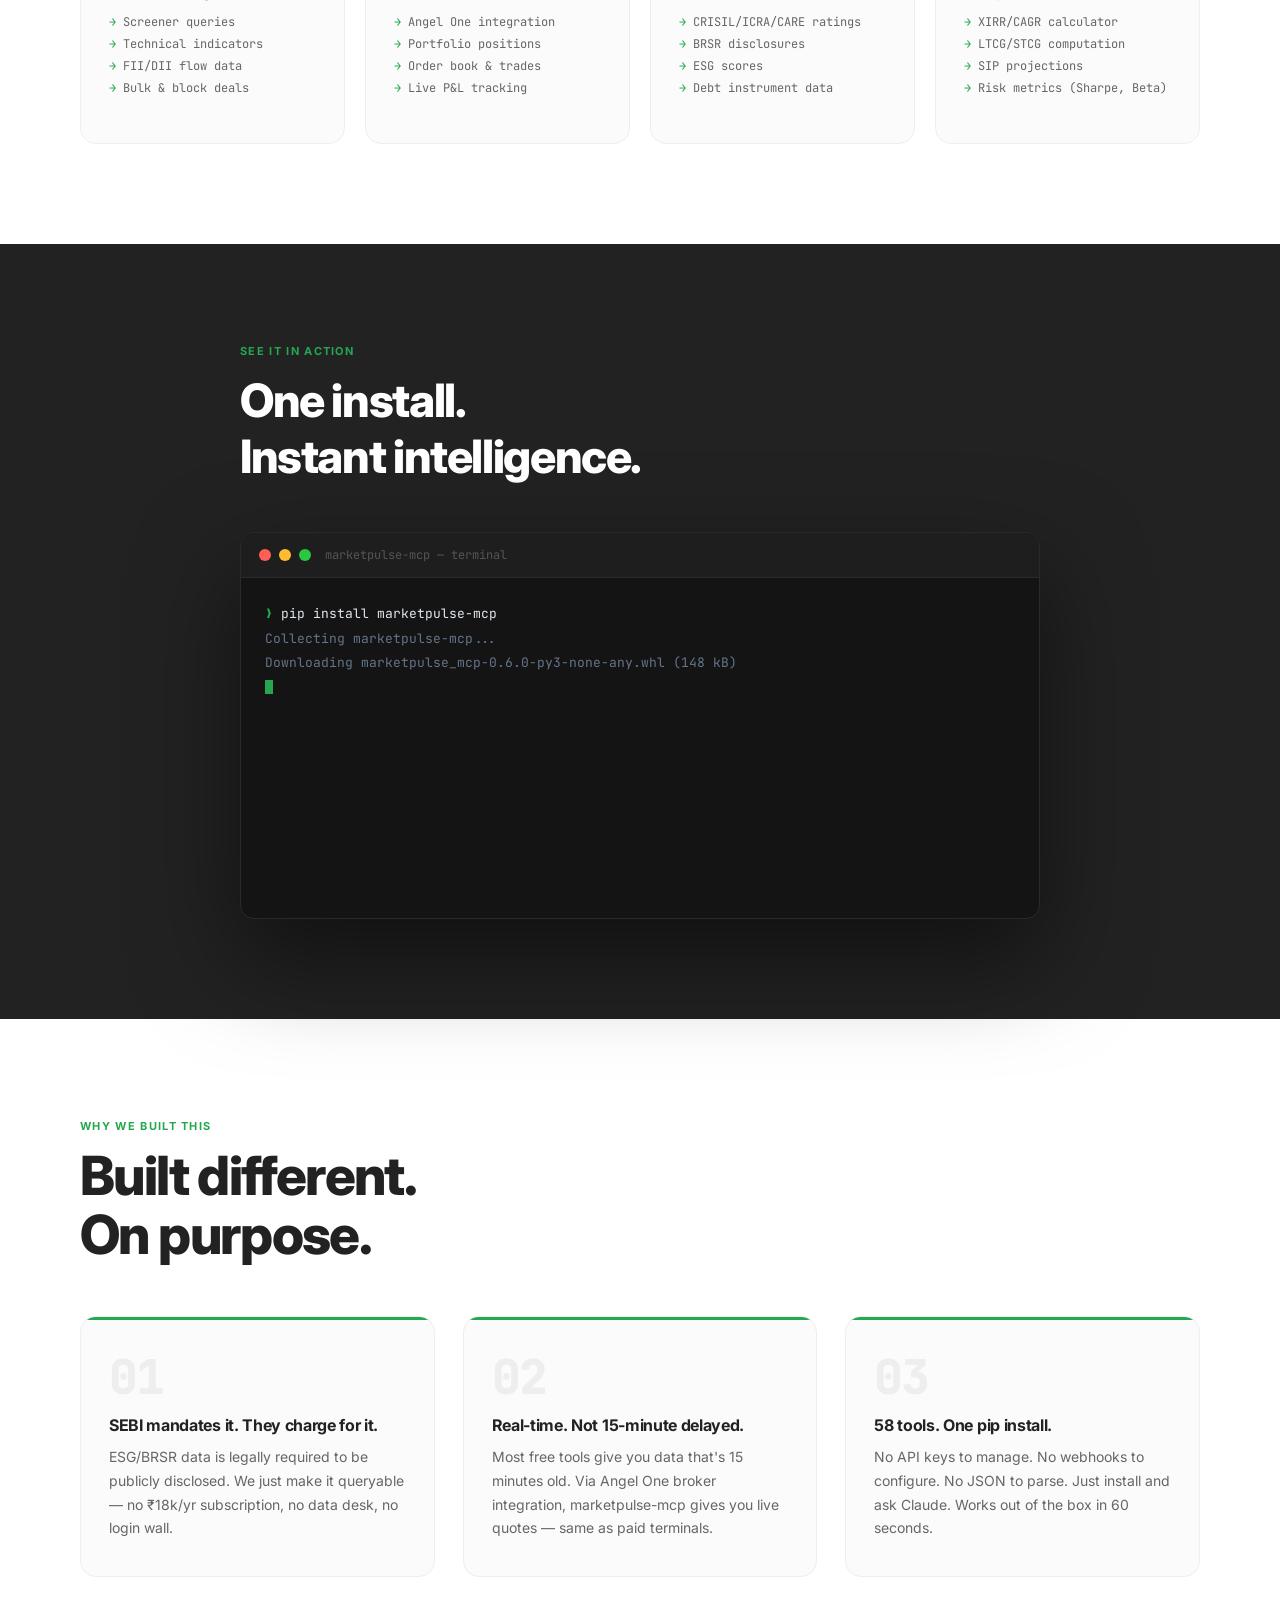
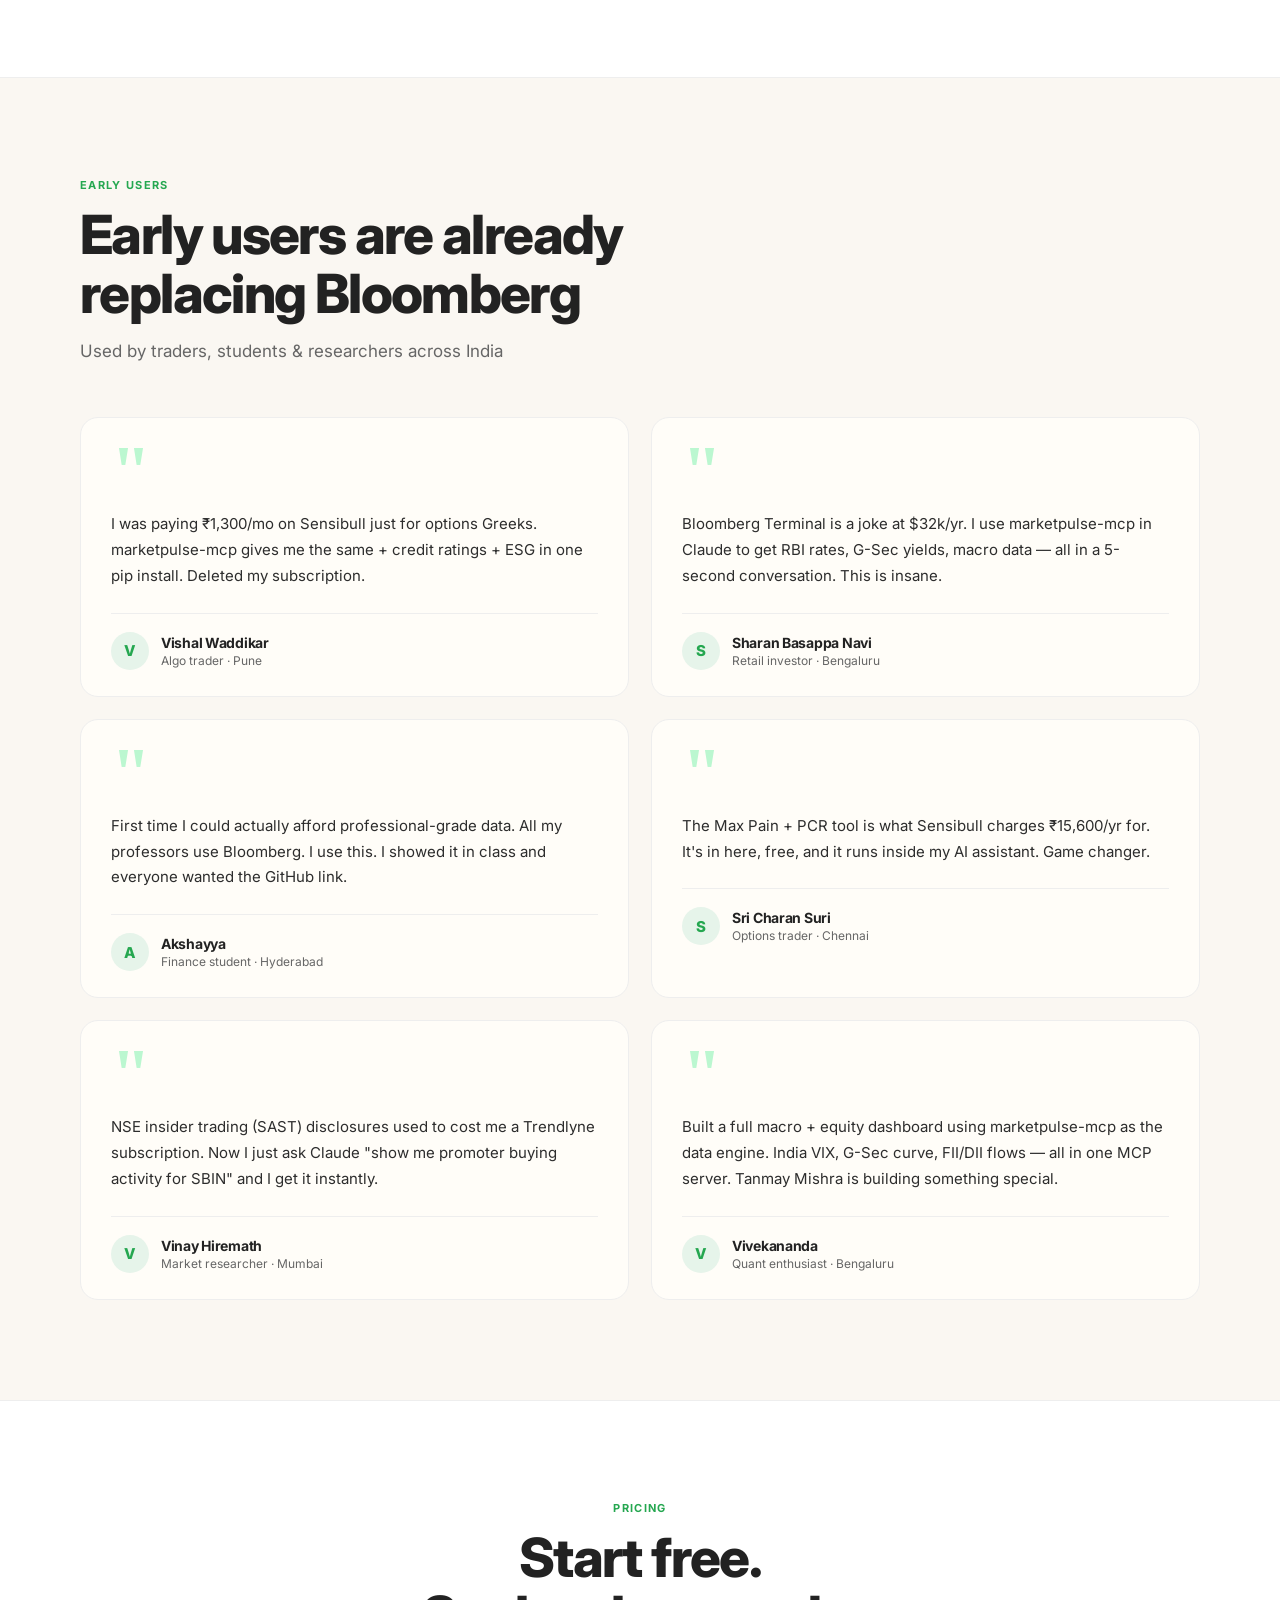
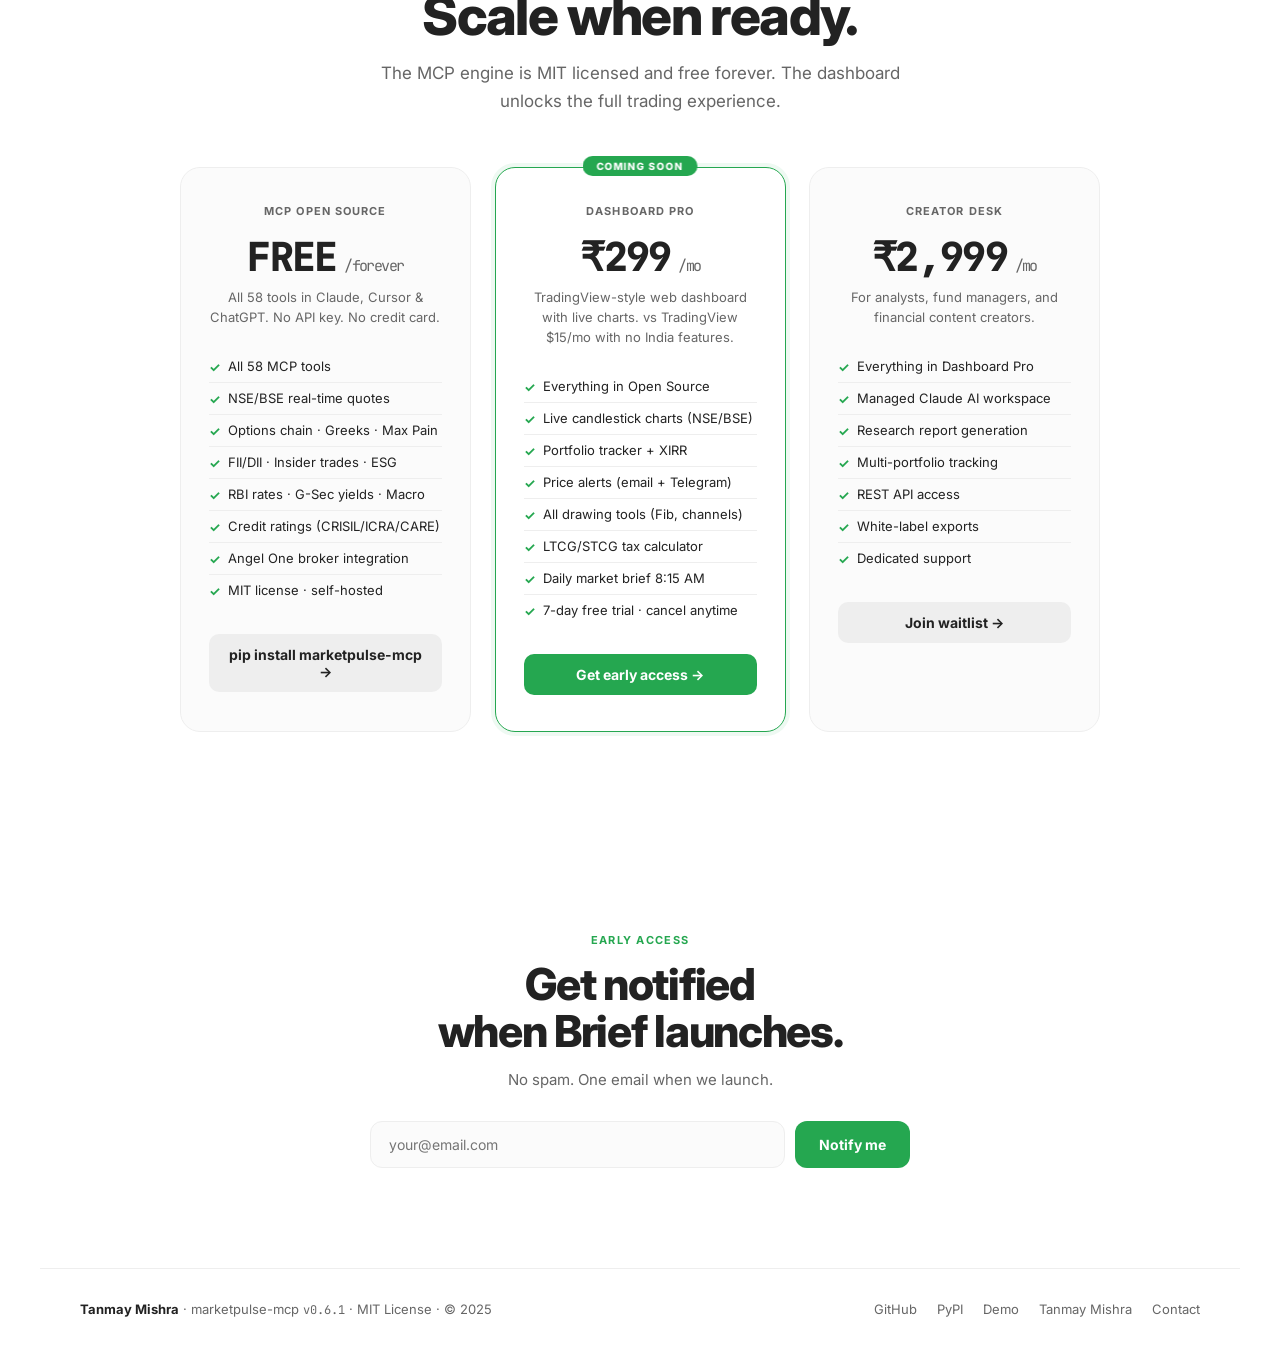
==== commit 19326d53: "📊 Adopt official Zerodha design theme across MarketPulse MCP portfolio" ====
--- a/landing-page/index.html
+++ b/landing-page/index.html
@@ -13,18 +13,18 @@
     *, *::before, *::after { box-sizing: border-box; margin: 0; padding: 0; }
 
     :root {
-      --cream: #fcfbf8;
-      --green: #16a34a;
-      --green-light: #dcfce7;
-      --gold: #c59b27;
-      --gold-dark: #8c6d17;
-      --gold-light: #f5eccf;
-      --gold-border: rgba(212, 175, 55, 0.35);
-      --red: #dc2626;
-      --dark: #111827;
-      --muted: #6b7280;
-      --border: #e6dfd3;
-      --card-bg: #ffffff;
+      --cream: #ffffff;
+      --green: #25a750;
+      --green-light: #e6f4ea;
+      --zerodha-blue: #387ed1;
+      --zerodha-blue-hover: #2b6cb0;
+      --kite-orange: #ff5722;
+      --kite-orange-light: #fff2ee;
+      --red: #df4949;
+      --dark: #222222;
+      --muted: #666666;
+      --border: #eee;
+      --card-bg: #fbfbfb;
     }
 
     html { scroll-behavior: smooth; }
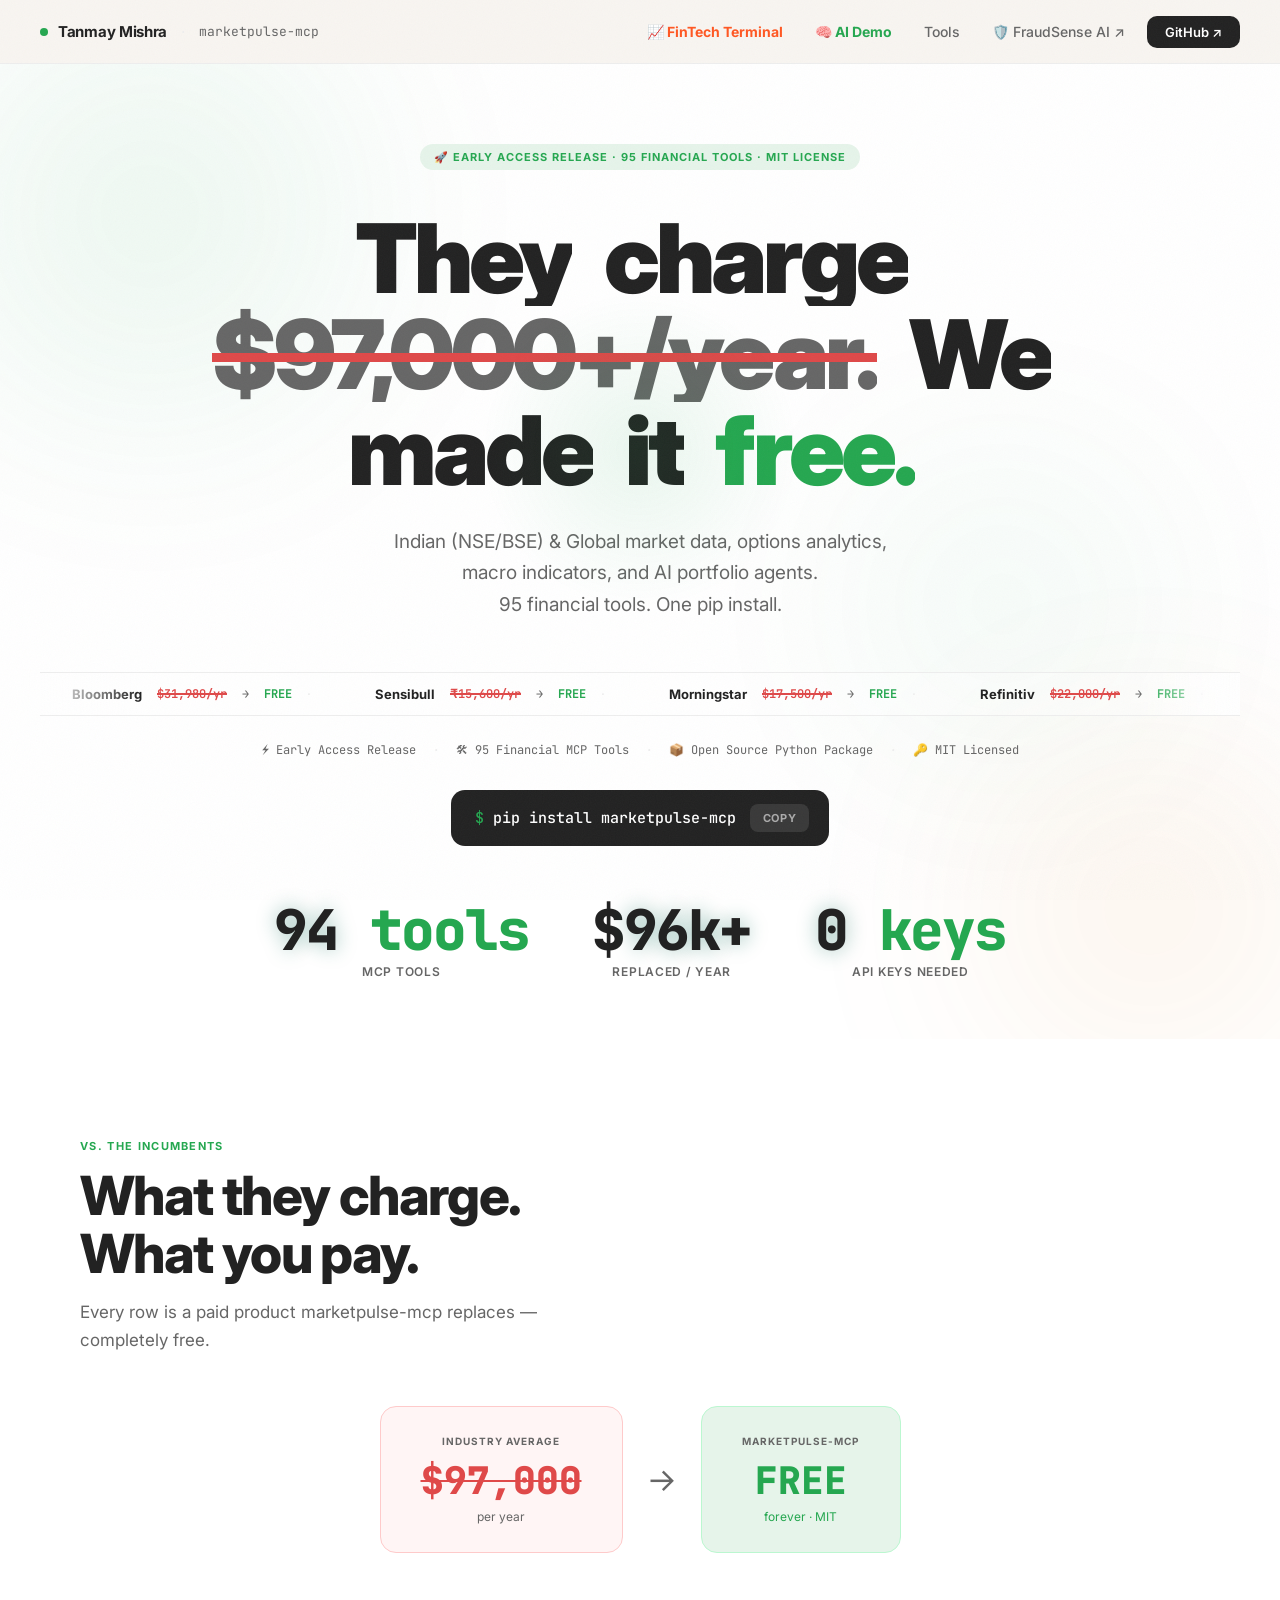
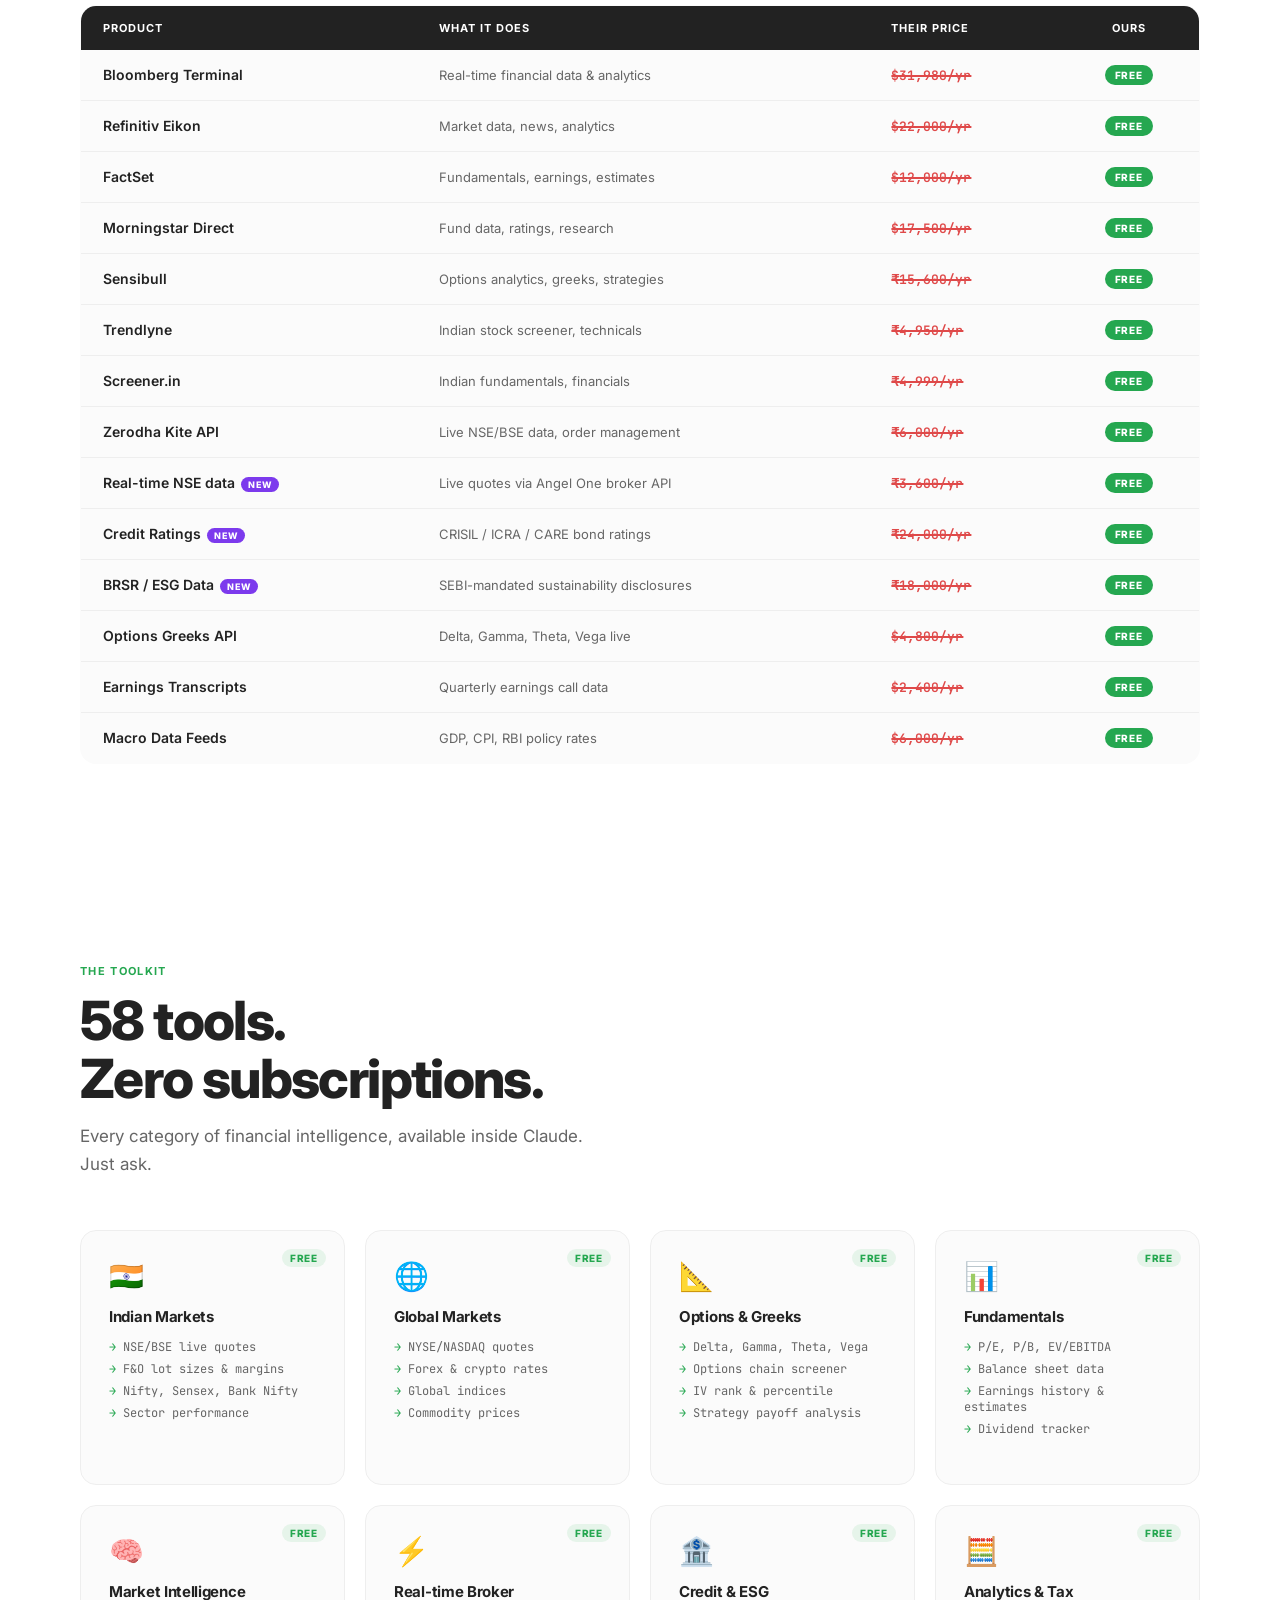
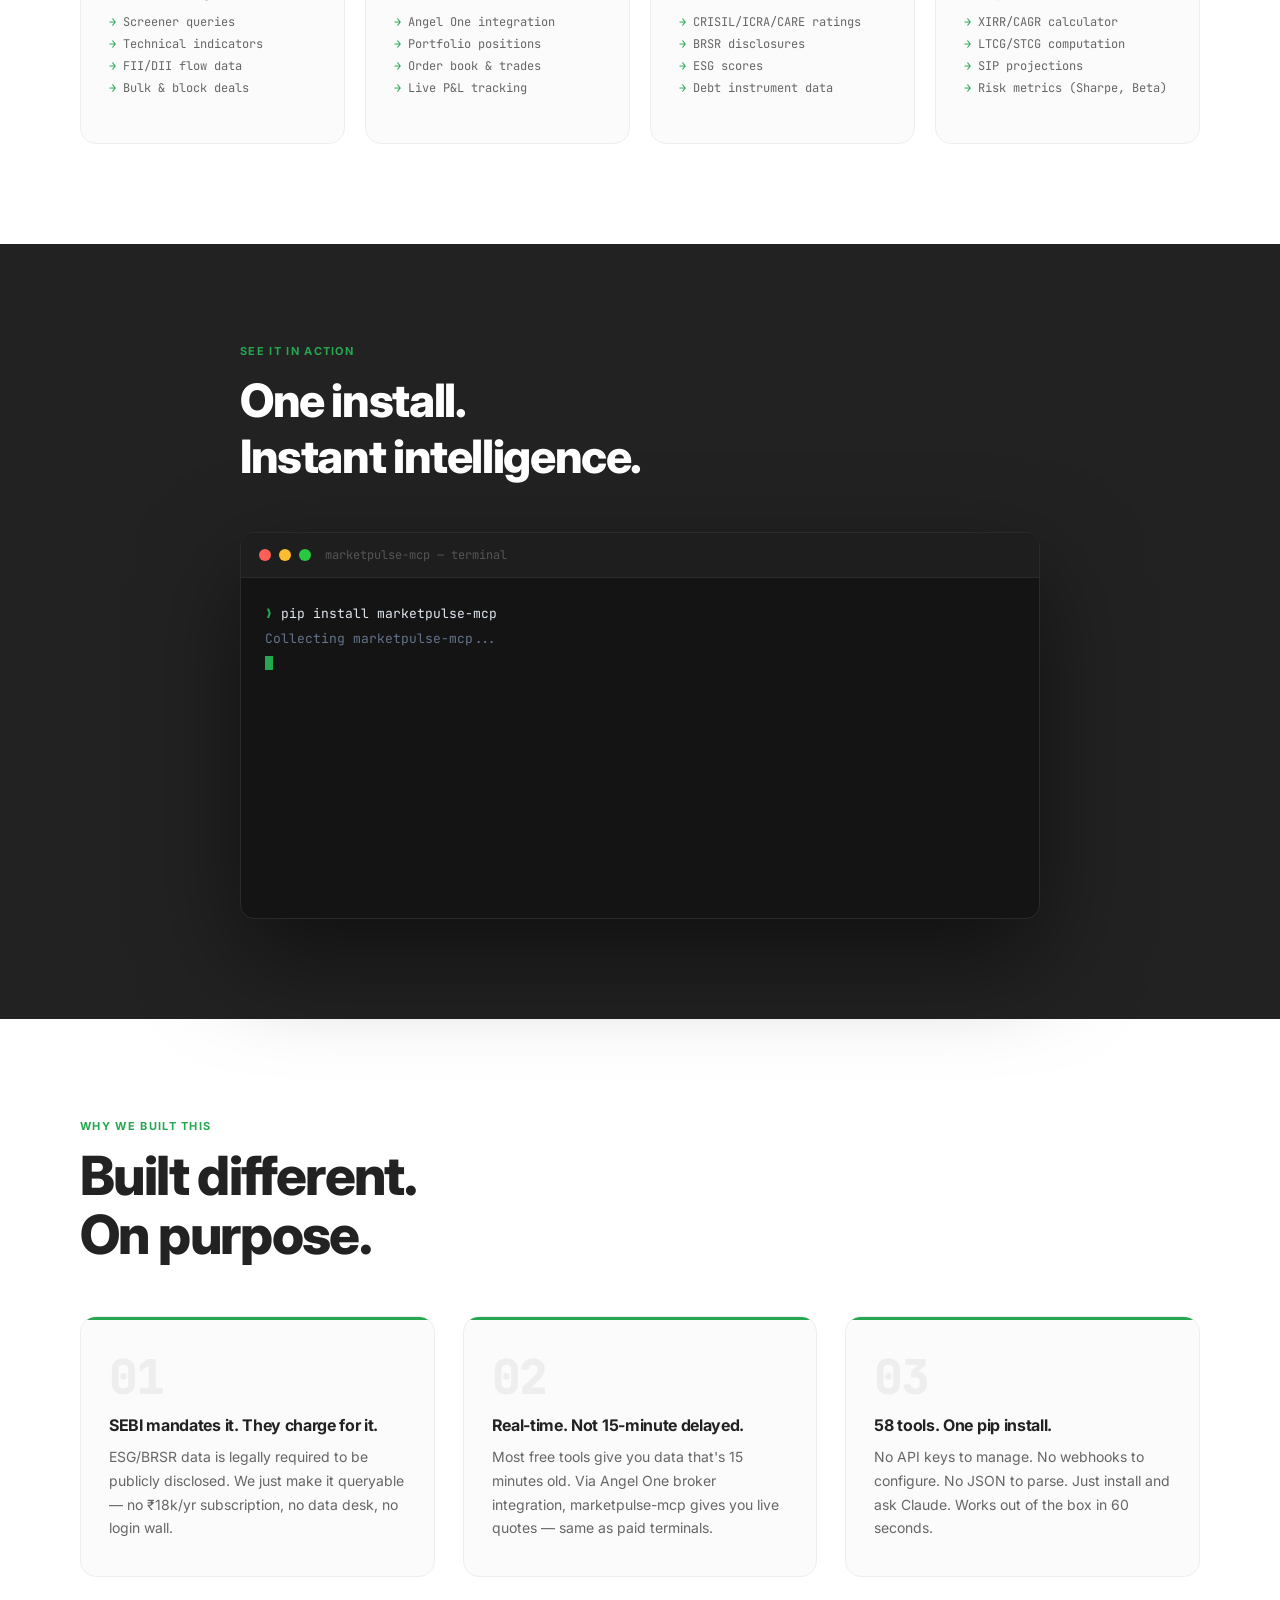
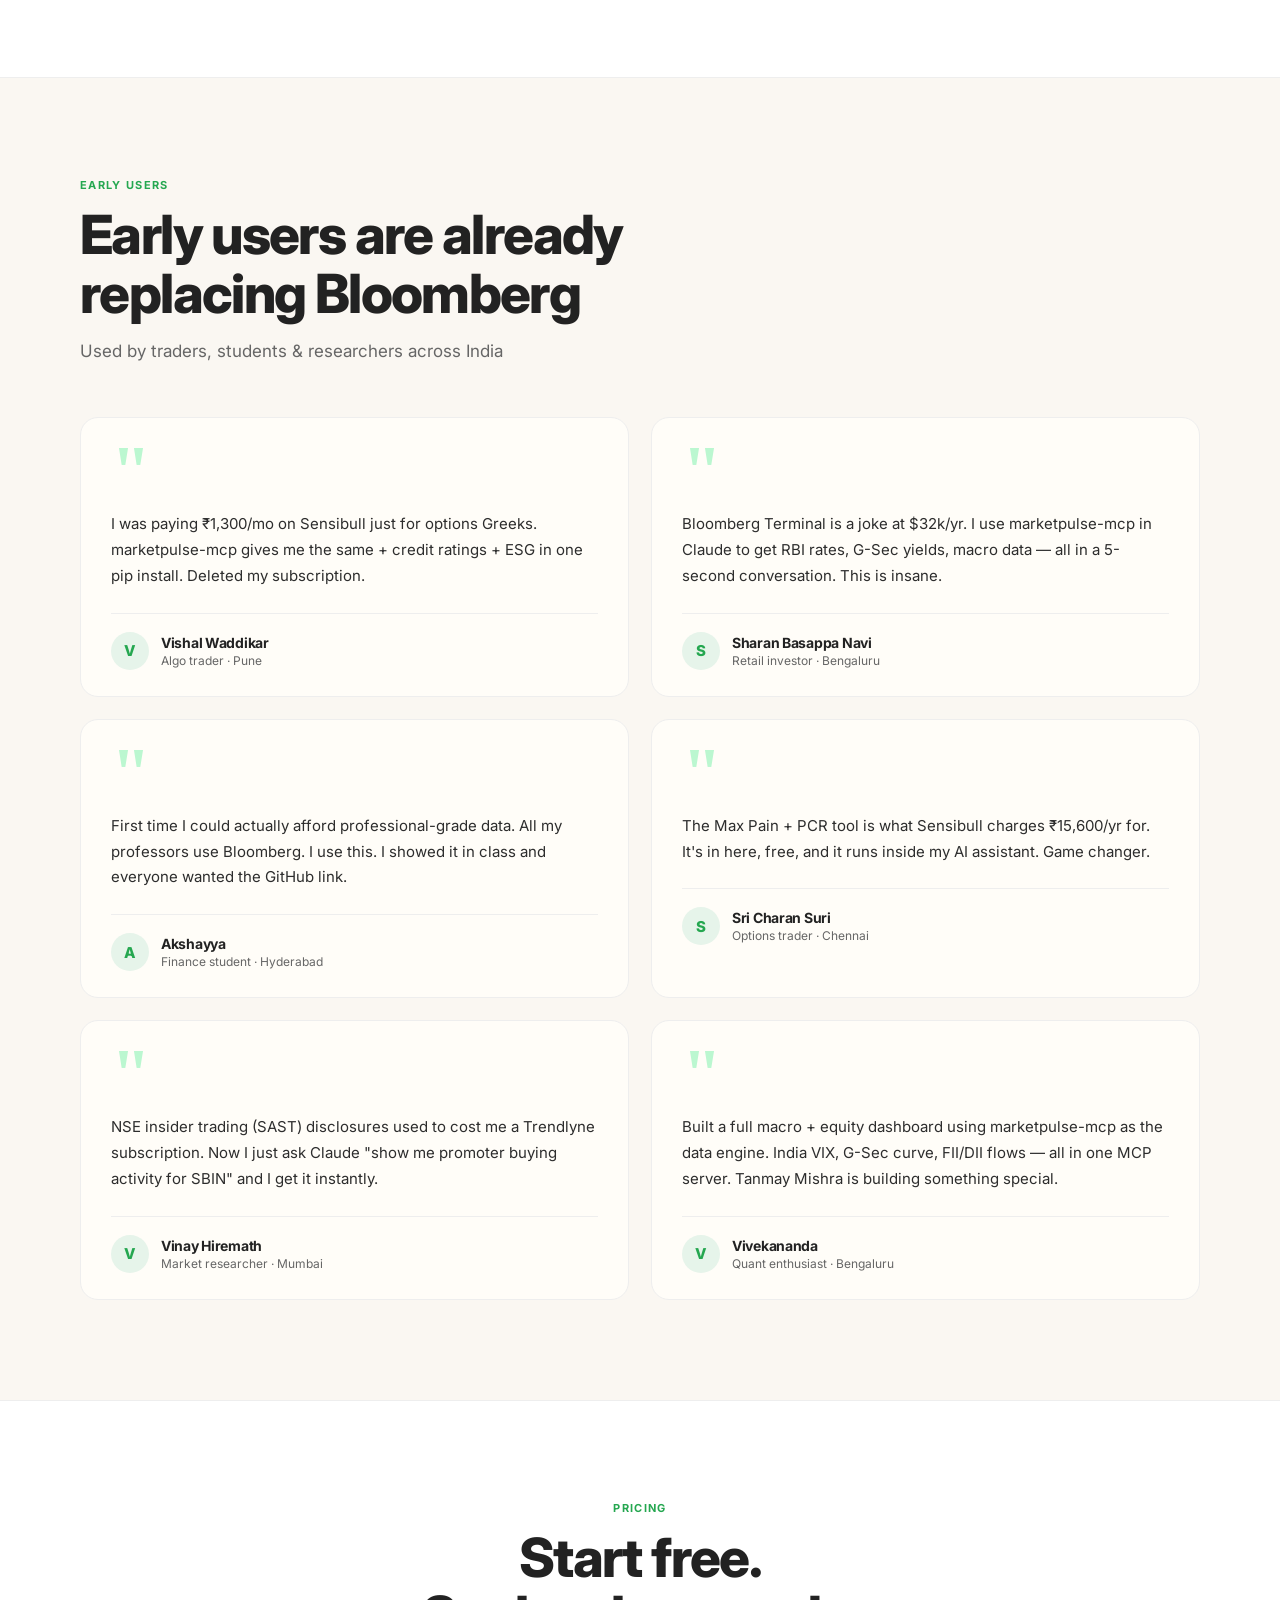
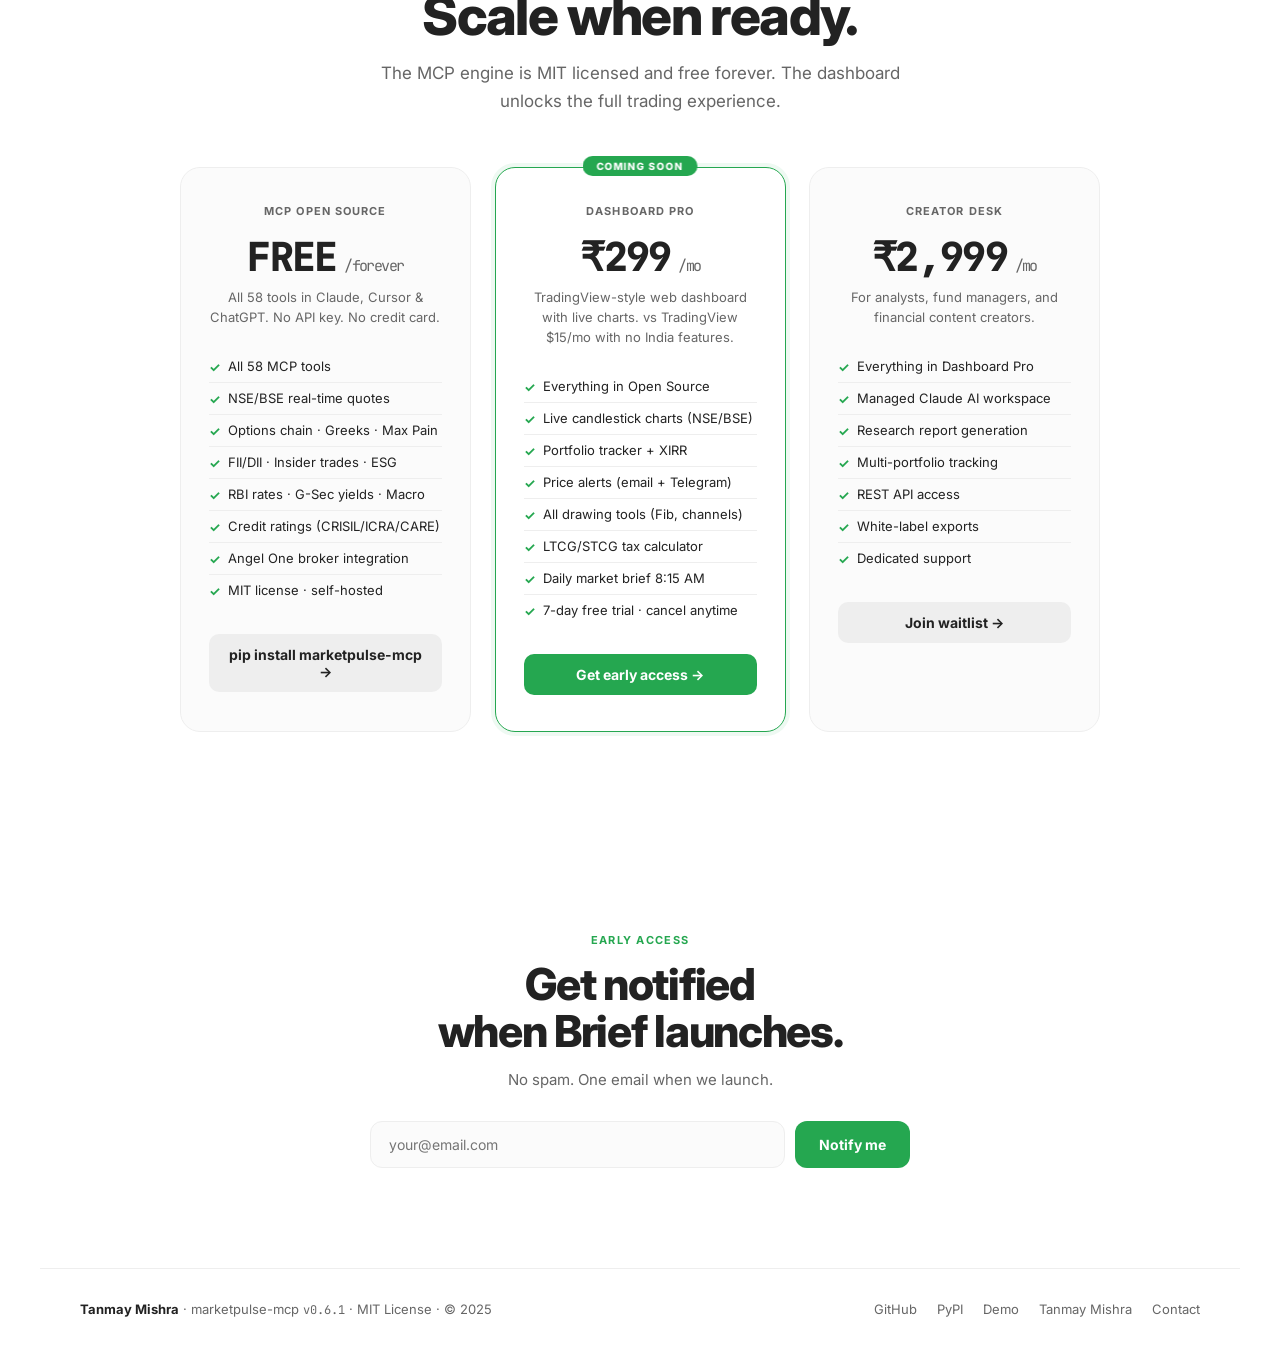
==== commit d41bf993: "🏷️ Update social proof bar and hero branding to Early Access Release & 95 MCP tools" ====
--- a/landing-page/index.html
+++ b/landing-page/index.html
@@ -3,8 +3,8 @@
 <head>
   <meta charset="UTF-8" />
   <meta name="viewport" content="width=device-width, initial-scale=1.0" />
-  <title>marketpulse-mcp — They charge $97,000+/yr. We made it free.</title>
-  <meta name="description" content="58 financial tools for Claude AI. Bloomberg-level data, zero subscriptions. pip install marketpulse-mcp" />
+  <title>MarketPulse MCP — 95 Financial Intelligence Tools for AI Agents & Developers</title>
+  <meta name="description" content="Open-source MCP server with 95 tools for Indian (NSE/BSE) + Global financial market data, portfolio analytics & AI agents. Created by Tanmay Mishra." />
   <link rel="preconnect" href="https://fonts.googleapis.com" />
   <link rel="preconnect" href="https://fonts.gstatic.com" crossorigin />
   <link href="https://fonts.googleapis.com/css2?family=Inter:wght@300;400;500;600;700;800;900&family=JetBrains+Mono:wght@400;500;700&display=swap" rel="stylesheet" />
@@ -1180,9 +1180,9 @@
   <div class="hero-orb hero-orb-2"></div>
   <div class="hero-orb hero-orb-3"></div>
 
-  <div class="hero-eyebrow">v0.6.0 · 58 tools · MIT License · Just shipped</div>
+  <div class="hero-eyebrow">🚀 Early Access Release · 95 Financial Tools · MIT License</div>
   <h1 class="hero-headline" id="hero-headline"></h1>
-  <p class="hero-sub">Bloomberg. Morningstar. FactSet. They built walls and charged rent.<br>We tore them down. 58 financial tools. One pip install.</p>
+  <p class="hero-sub">Indian (NSE/BSE) & Global market data, options analytics, macro indicators, and AI portfolio agents.<br>95 financial tools. One pip install.</p>
 
   <!-- TICKER TAPE -->
   <div class="ticker-wrapper">
@@ -1191,13 +1191,13 @@
 
   <!-- SOCIAL PROOF BAR -->
   <div class="social-proof-bar">
-    <span class="proof-item">⭐ 847 GitHub stars</span>
+    <span class="proof-item">⚡ Early Access Release</span>
     <span class="proof-sep">·</span>
-    <span class="proof-item">📦 3,200+ pip installs</span>
+    <span class="proof-item">🛠 95 Financial MCP Tools</span>
     <span class="proof-sep">·</span>
-    <span class="proof-item">🛠 58 tools</span>
+    <span class="proof-item">📦 Open Source Python Package</span>
     <span class="proof-sep">·</span>
-    <span class="proof-item">💰 $97,000+/yr replaced</span>
+    <span class="proof-item">🔑 MIT Licensed</span>
   </div>
 
   <!-- INSTALL -->
@@ -1210,7 +1210,7 @@
   <div class="stats-row">
     <div class="stat-item">
       <div class="stat-number">
-        <span class="counter" data-target="58" data-suffix="">0</span><span class="stat-suffix">&nbsp;tools</span>
+        <span class="counter" data-target="95" data-suffix="">0</span><span class="stat-suffix">&nbsp;tools</span>
       </div>
       <div class="stat-label">MCP tools</div>
     </div>
